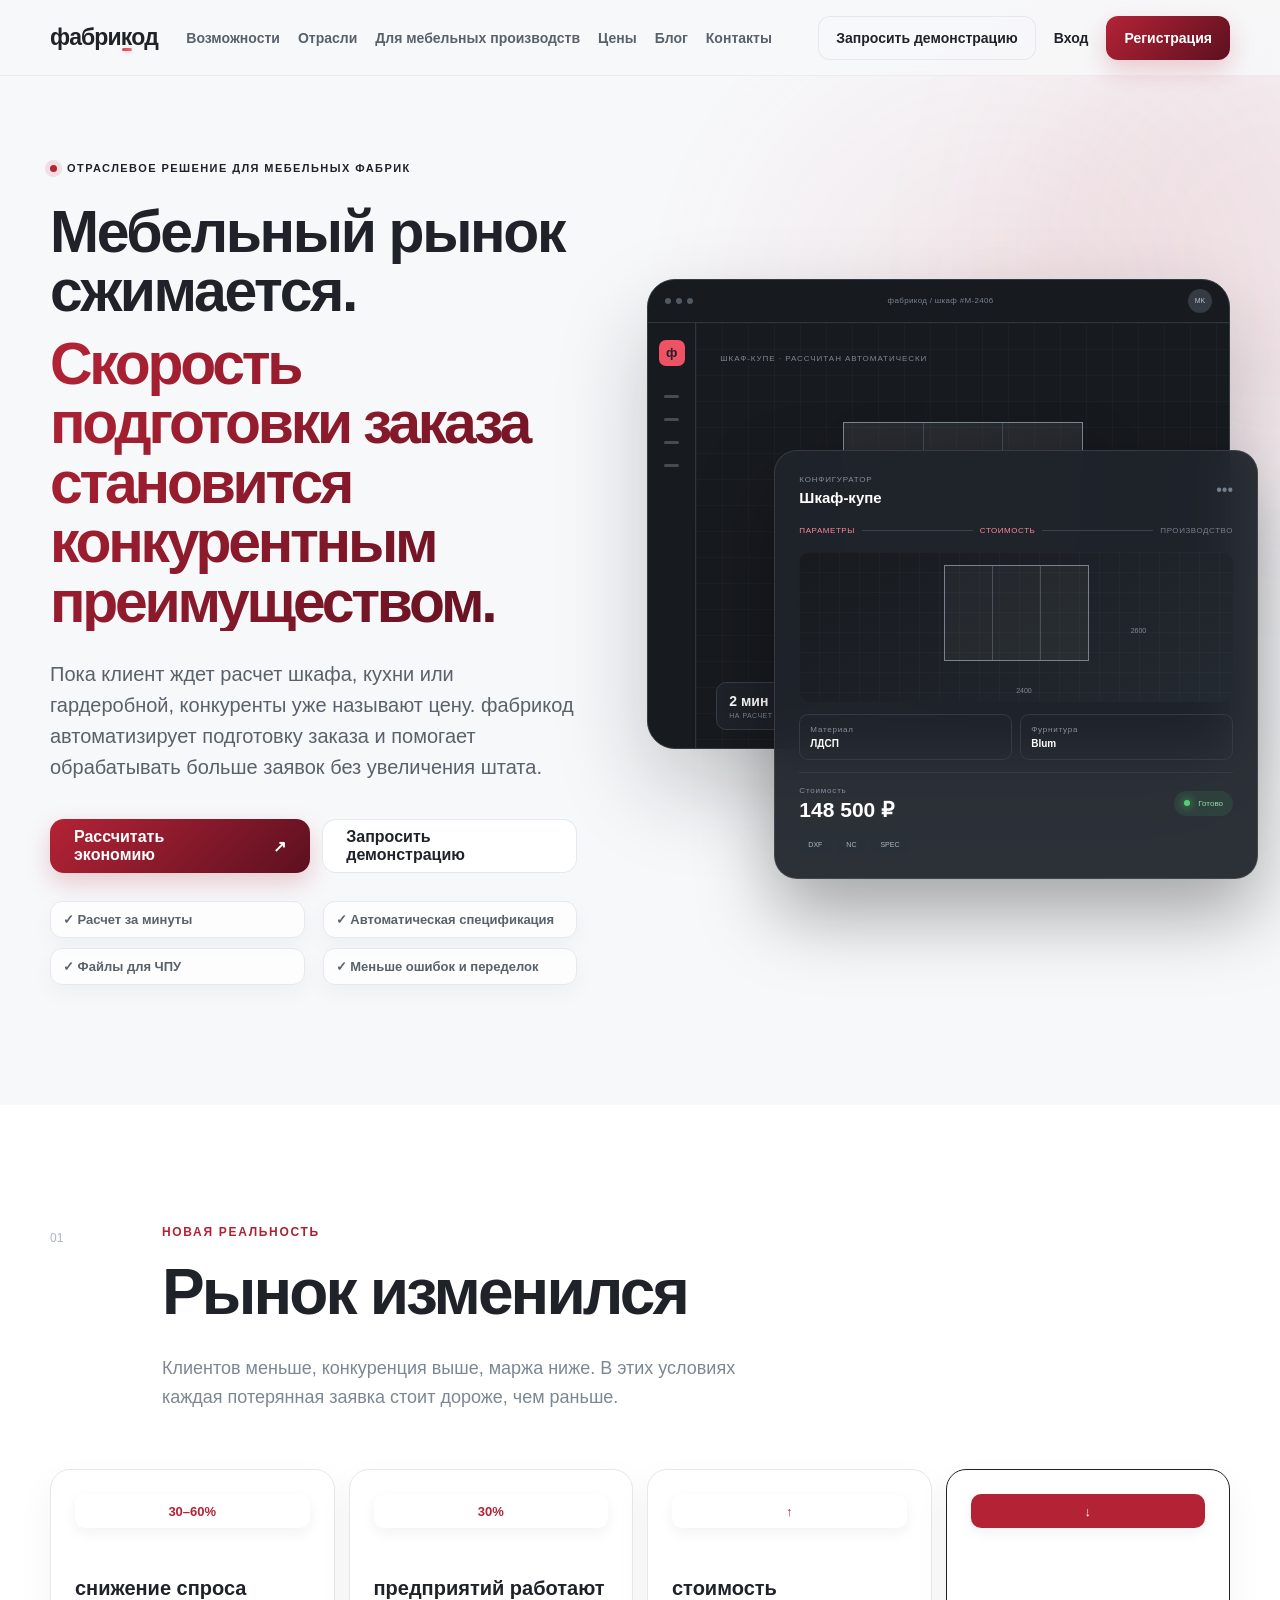
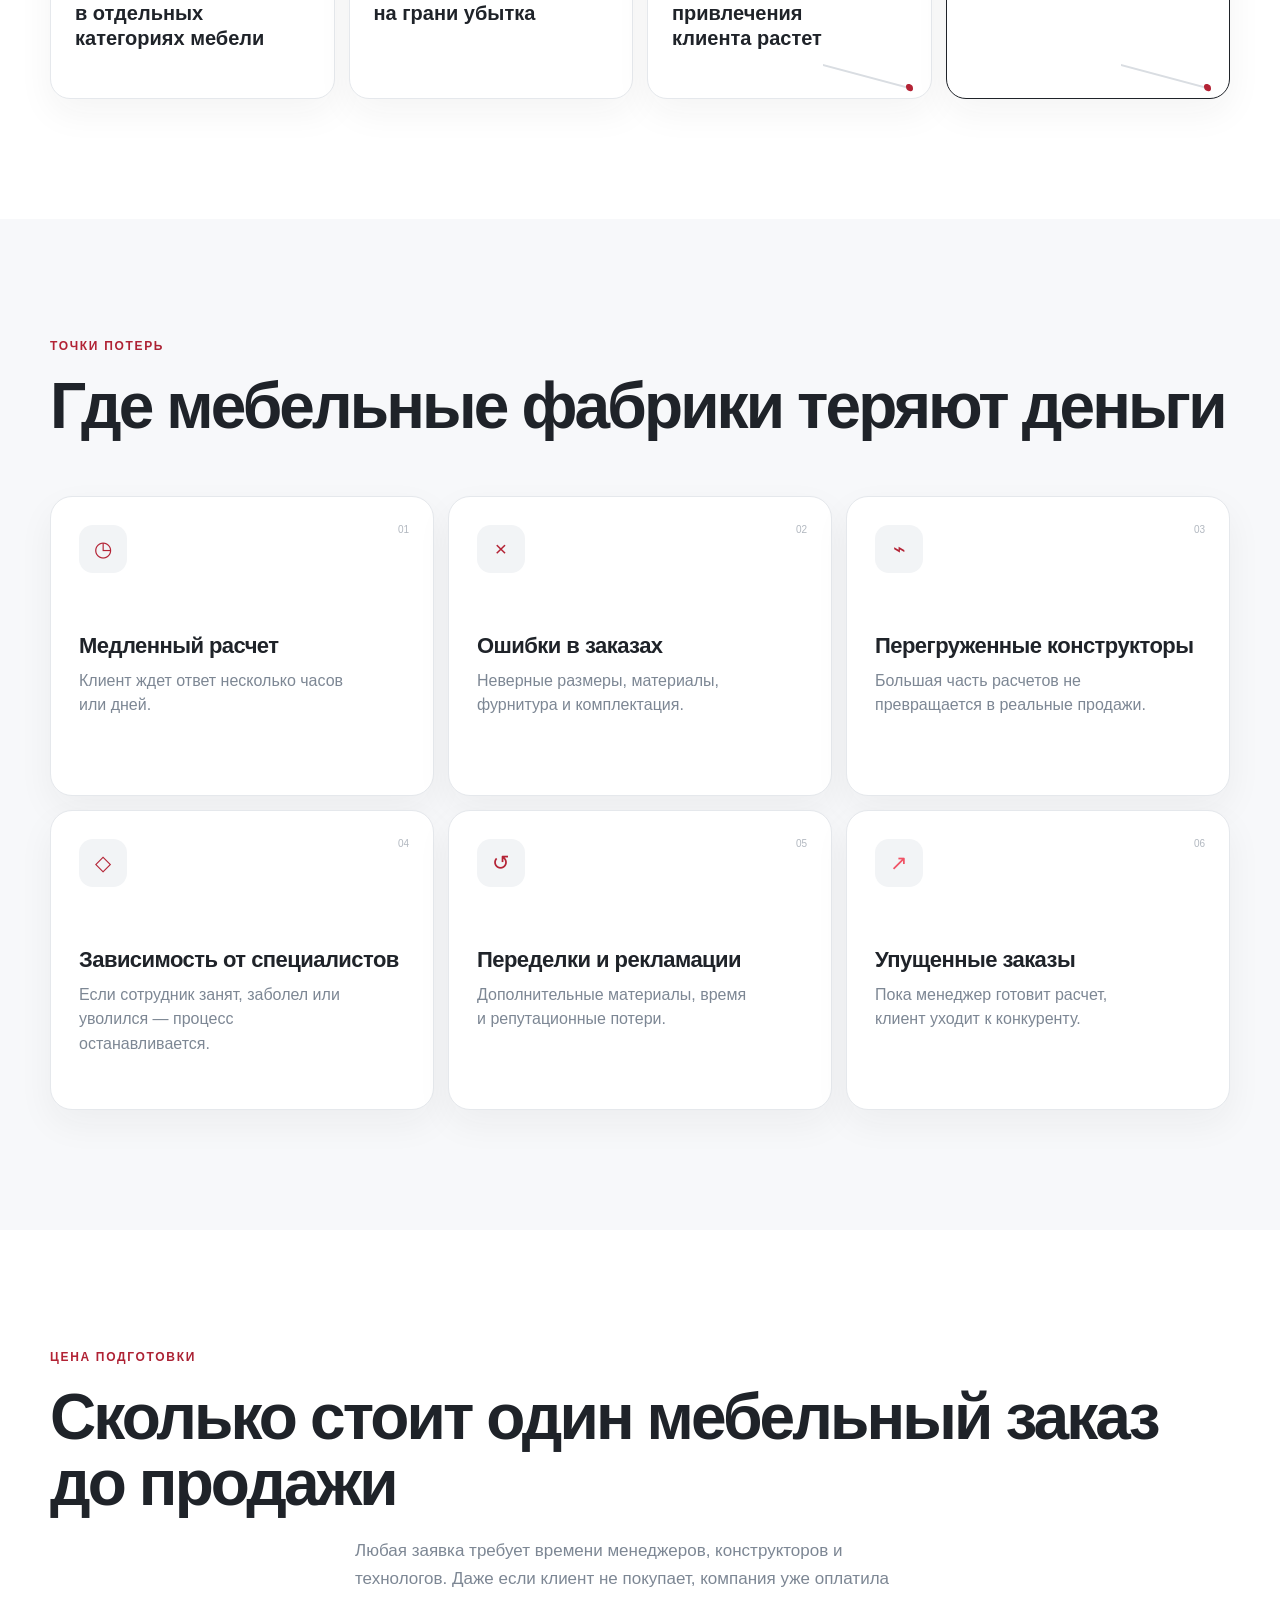
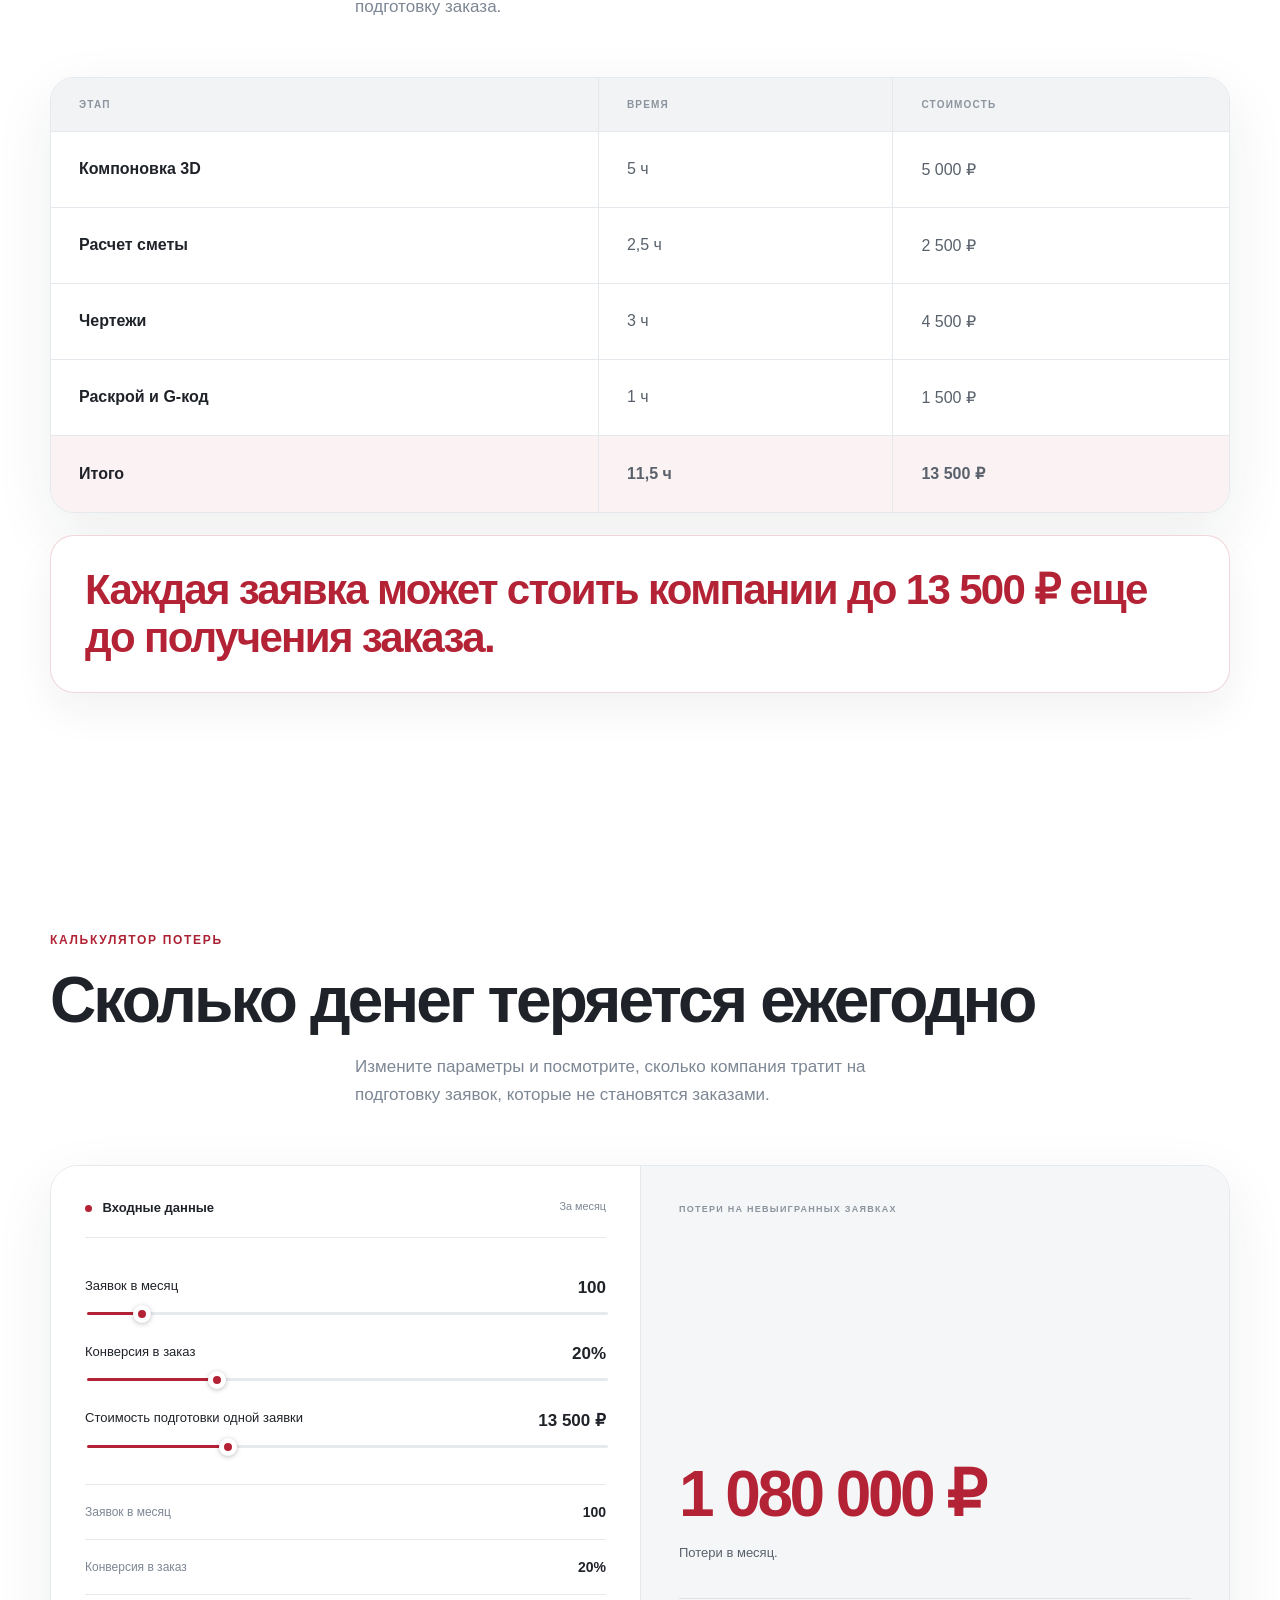
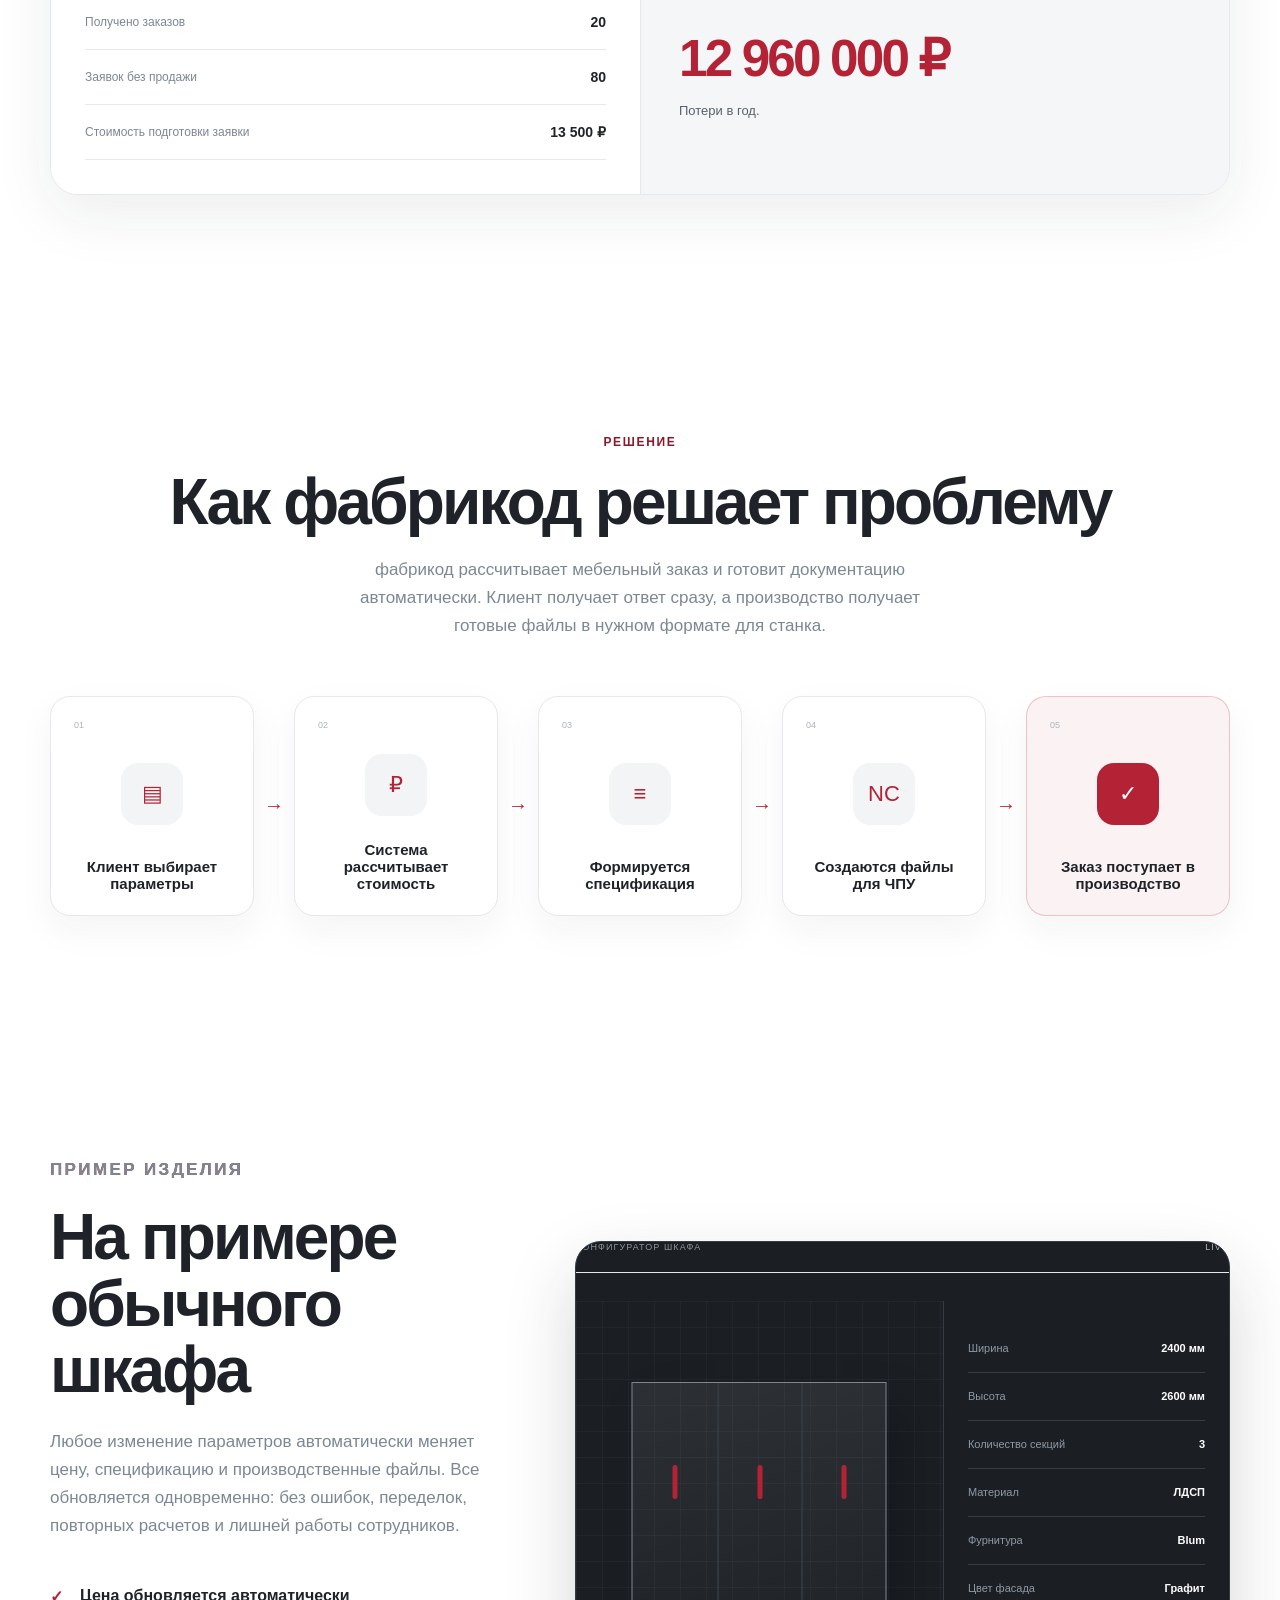
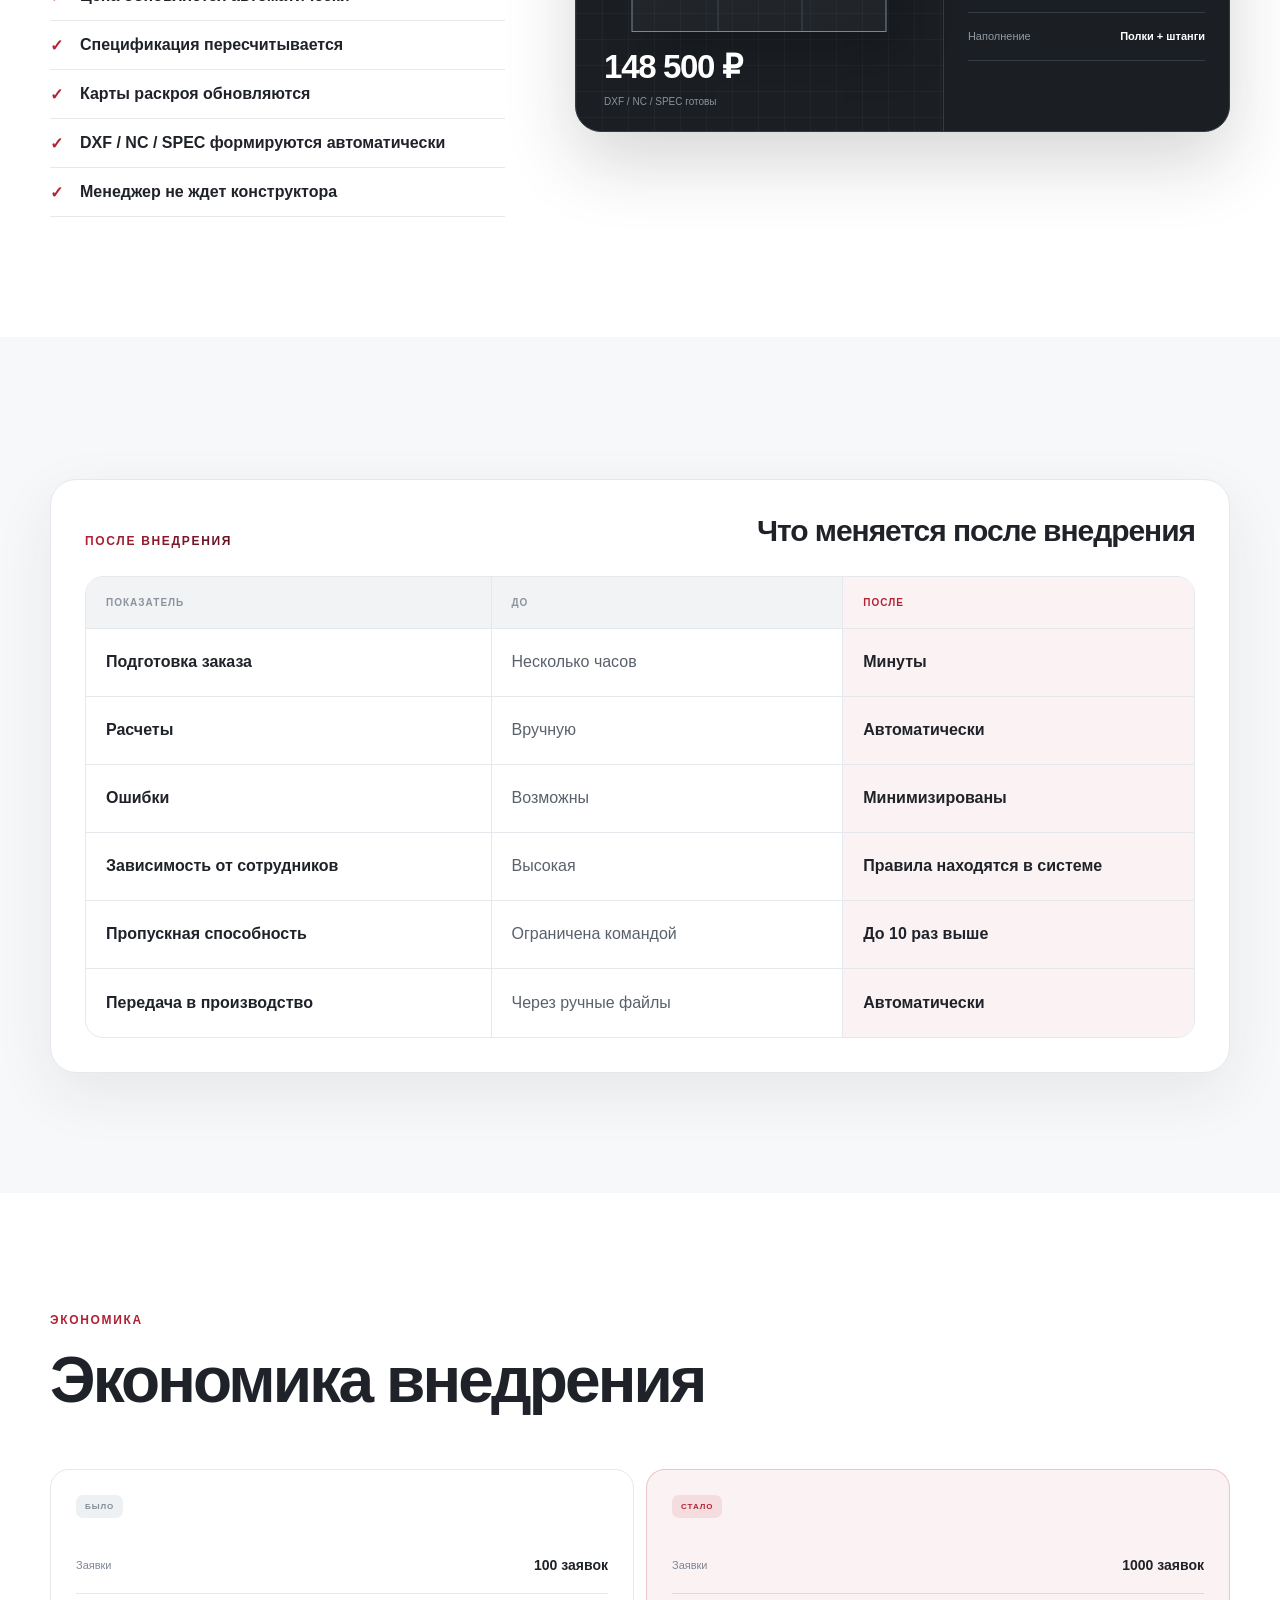
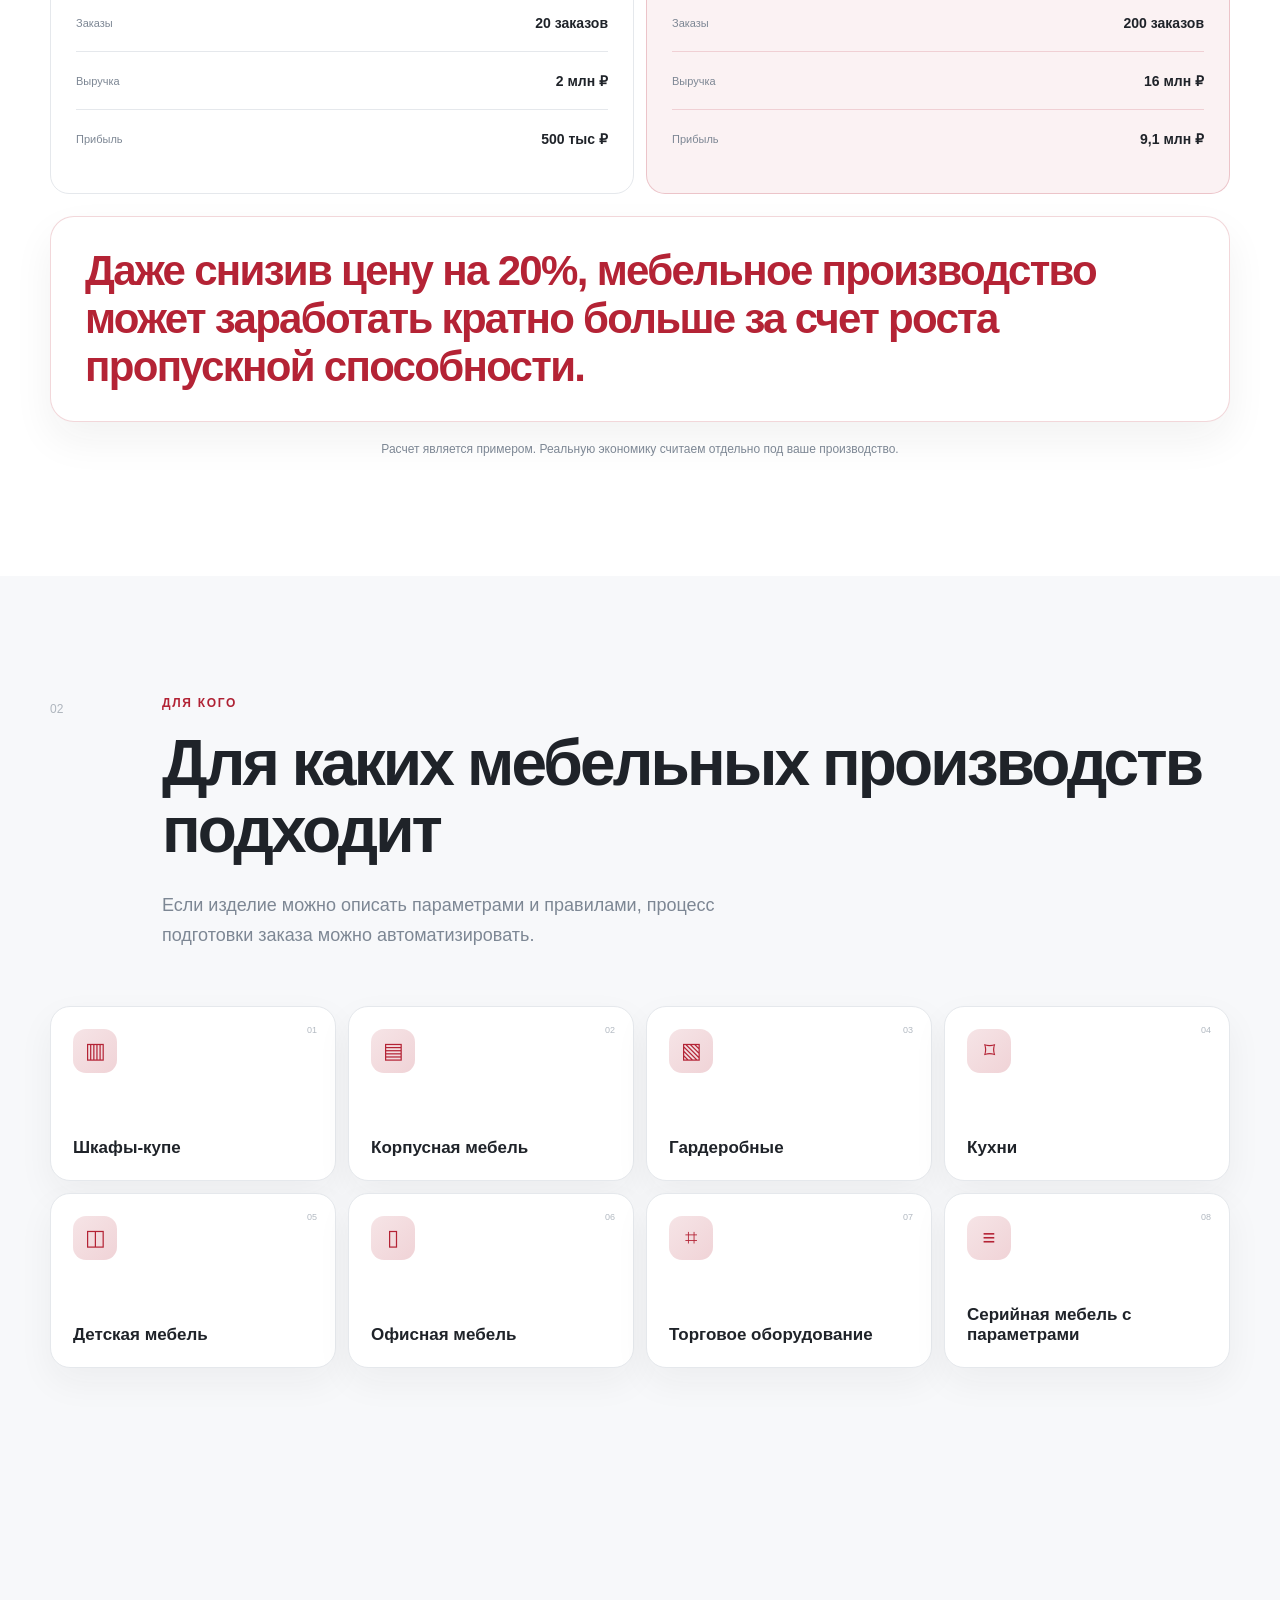
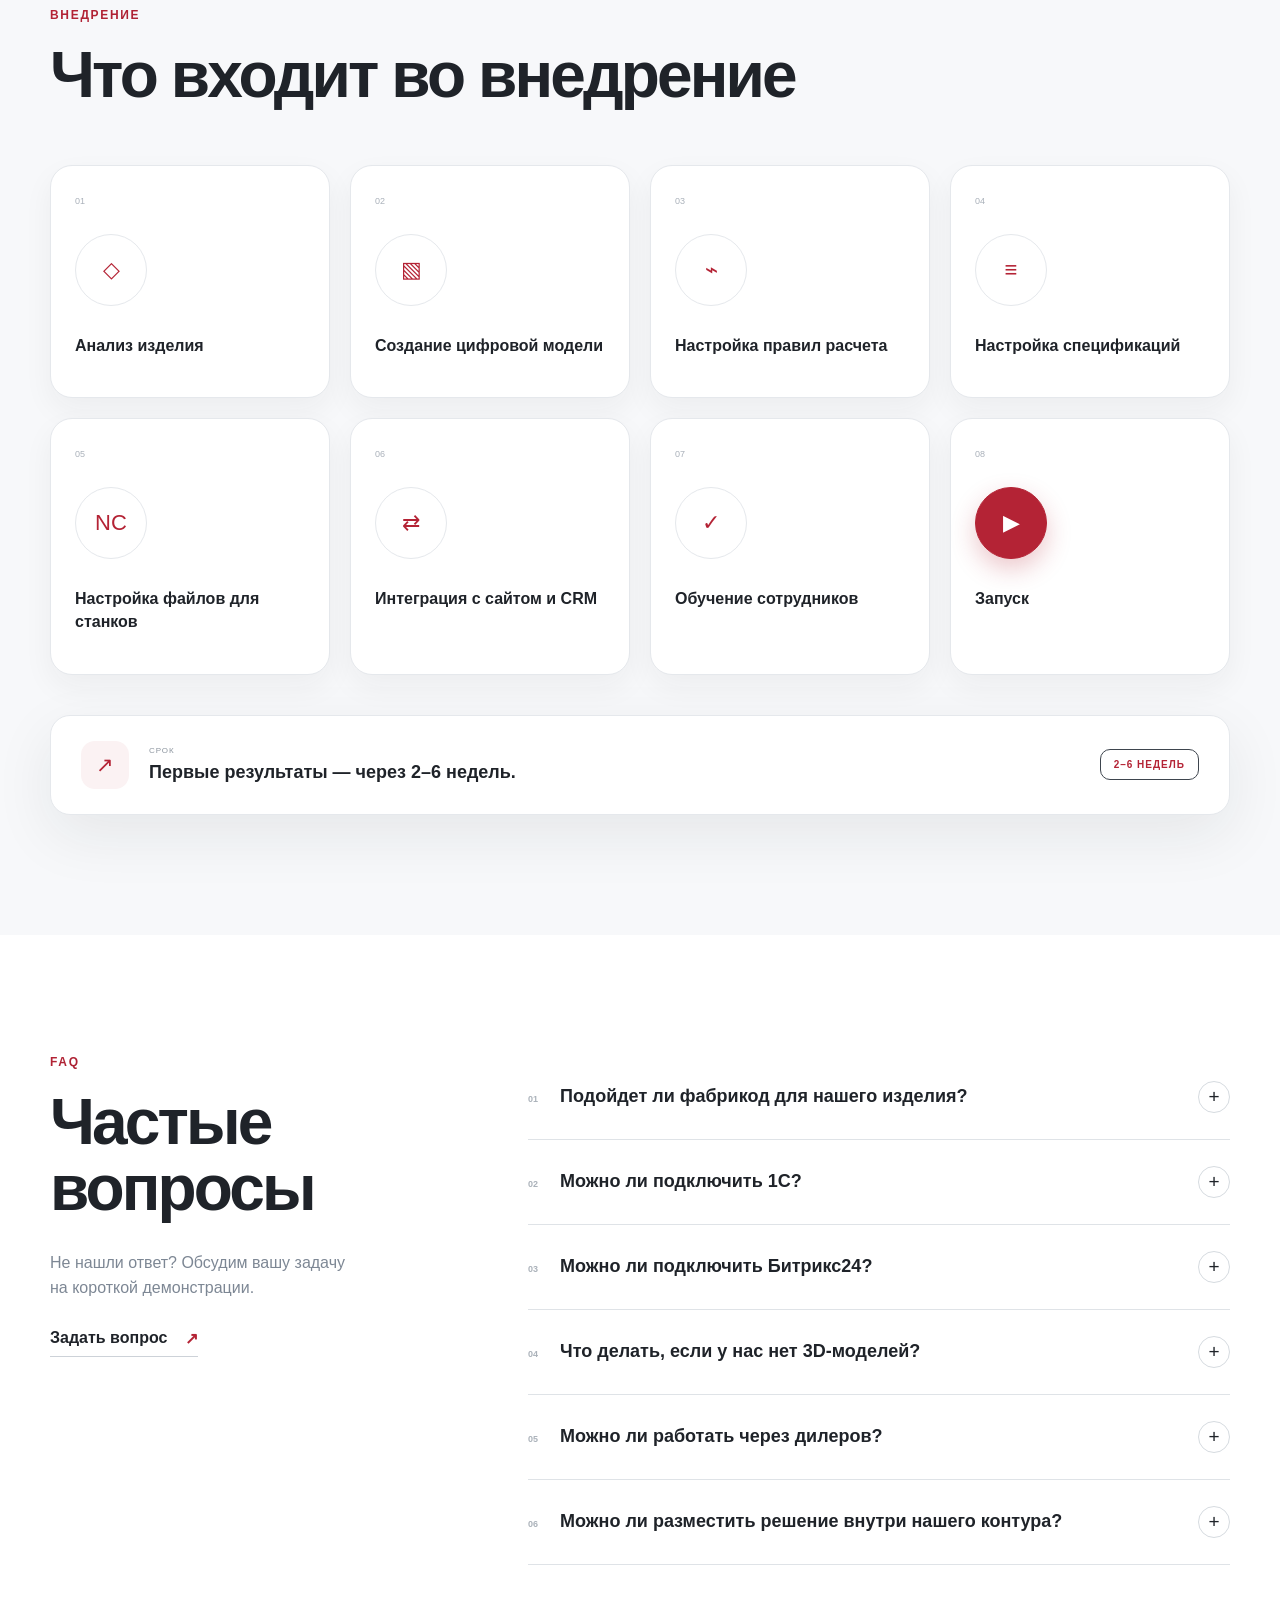
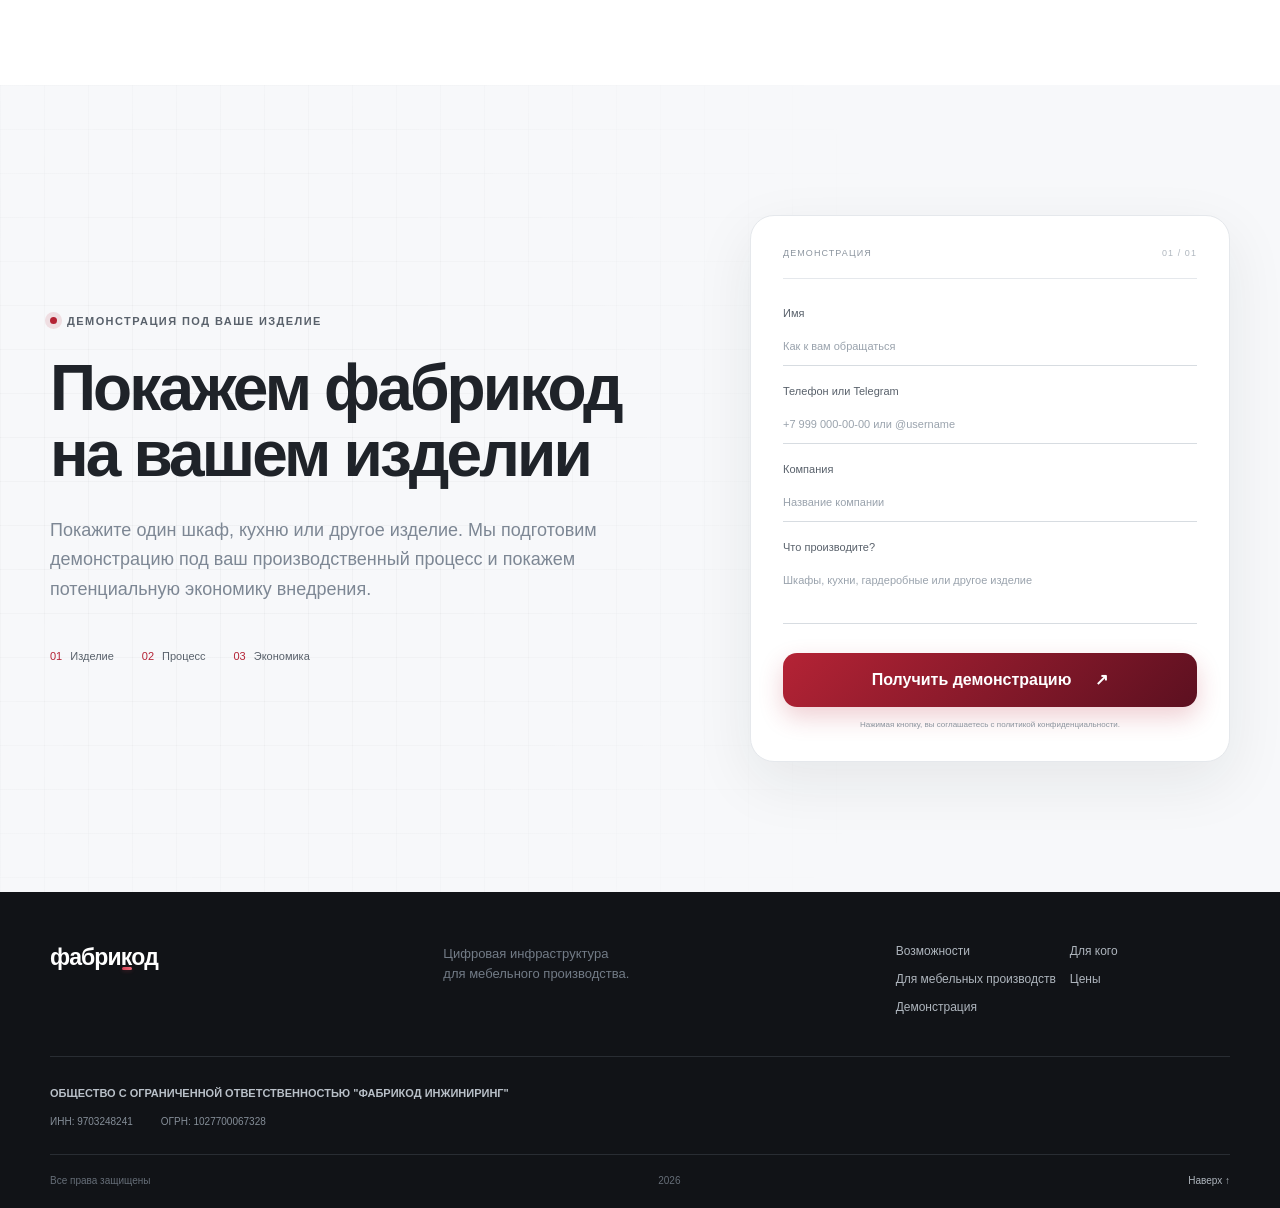
==== furniture.html @ 3191e49a "Add furniture production landing page" ====
<!DOCTYPE html>
<html lang="ru">
<head>
  <meta charset="UTF-8">
  <meta name="viewport" content="width=device-width, initial-scale=1.0">
  <meta name="description" content="фабрикод для мебельных производств — автоматизация расчета шкафов, кухонь, гардеробных и подготовки файлов для ЧПУ.">
  <title>фабрикод для мебельных производств</title>
  <link rel="stylesheet" href="styles.css">
  <script src="script.js" defer></script>
</head>
<body class="furniture-page">
  <header class="header">
    <div class="container header__inner">
      <a class="logo" href="index.html" aria-label="фабрикод, на главную">
        <span>фабри<span class="logo__accent">к</span>од</span>
      </a>
      <nav class="nav" id="main-nav" aria-label="Основная навигация">
        <a href="index.html#features">Возможности</a><a href="index.html#audience">Отрасли</a><a href="furniture.html">Для мебельных производств</a><a href="index.html#pricing">Цены</a><a href="index.html#blog">Блог</a><a href="index.html#contacts">Контакты</a>
        <div class="nav__auth"><a class="button button--small button--secondary" href="index.html#login">Вход</a><a class="button button--small" href="index.html#registration">Регистрация</a></div>
      </nav>
      <div class="header__actions">
        <a class="button button--small button--secondary" href="#demo">Запросить демонстрацию</a>
        <a class="button button--small button--secondary header__login" href="index.html#login">Вход</a>
        <a class="button button--small" href="index.html#registration">Регистрация</a>
      </div>
      <button class="menu-toggle" type="button" aria-label="Открыть меню" aria-controls="main-nav" aria-expanded="false"><span></span><span></span></button>
    </div>
  </header>

  <main id="top">
    <section class="hero section furniture-hero">
      <div class="hero__glow"></div>
      <div class="container hero__grid">
        <div class="hero__content reveal">
          <div class="eyebrow"><span></span> Отраслевое решение для мебельных фабрик</div>
          <h1><span>Мебельный рынок сжимается.</span> <em>Скорость подготовки заказа становится конкурентным преимуществом.</em></h1>
          <p class="hero__lead">Пока клиент ждет расчет шкафа, кухни или гардеробной, конкуренты уже называют цену. фабрикод автоматизирует подготовку заказа и помогает обрабатывать больше заявок без увеличения штата.</p>
          <div class="button-row"><a class="button" href="#calculator">Рассчитать экономию <span>↗</span></a><a class="button button--secondary" href="#demo">Запросить демонстрацию</a></div>
          <div class="furniture-hero__ticks">
            <span>✓ Расчет за минуты</span>
            <span>✓ Автоматическая спецификация</span>
            <span>✓ Файлы для ЧПУ</span>
            <span>✓ Меньше ошибок и переделок</span>
          </div>
        </div>
        <div class="hero-visual reveal reveal--delay">
          <div class="hero-product-shell feature-configurator-media furniture-shell">
            <div class="product-shell__bar"><span><i></i><i></i><i></i></span><b>фабрикод / шкаф #M-2406</b><em>MK</em></div>
            <div class="product-shell__nav"><strong>ф</strong><i></i><i></i><i></i><i></i></div>
            <div class="product-shell__workspace"><small>ШКАФ-КУПЕ · РАССЧИТАН АВТОМАТИЧЕСКИ</small><div class="furniture-cabinet"><span></span><span></span><span></span></div><div class="shell-axis">2400 × 600 × 2600 мм</div><div class="owner-result"><span><b>2 мин</b><small>на расчет</small></span><span><b>DXF</b><small>готов к станку</small></span></div></div>
          </div>
          <div class="config-card">
            <div class="config-card__top"><div><small>КОНФИГУРАТОР</small><strong>Шкаф-купе</strong></div><span>•••</span></div>
            <div class="progress-line"><span class="active">Параметры</span><i></i><span class="active">Стоимость</span><i></i><span>Производство</span></div>
            <div class="product-preview furniture-preview"><div class="furniture-preview__cabinet"><span></span><span></span><span></span></div><div class="dimensions"><b>2400</b><b>2600</b></div></div>
            <div class="params"><div><small>Материал</small><strong>ЛДСП</strong></div><div><small>Фурнитура</small><strong>Blum</strong></div></div>
            <div class="price-row"><div><small>Стоимость</small><strong>148 500 ₽</strong></div><span class="status"><i></i> Готово</span></div>
            <div class="file-row"><span>DXF</span><span>NC</span><span>SPEC</span></div>
          </div>
        </div>
      </div>
    </section>

    <section class="section market furniture-market">
      <div class="container">
        <div class="section-heading reveal"><span class="section-number">01</span><div><p class="kicker">Новая реальность</p><h2>Рынок изменился</h2><p>Клиентов меньше, конкуренция выше, маржа ниже. В этих условиях каждая потерянная заявка стоит дороже, чем раньше.</p></div></div>
        <div class="market-grid">
          <article class="metric-card reveal"><span>30–60%</span><strong>снижение спроса<br>в отдельных категориях мебели</strong></article>
          <article class="metric-card reveal"><span>30%</span><strong>предприятий работают<br>на грани убытка</strong></article>
          <article class="metric-card reveal"><span>↑</span><strong>стоимость привлечения<br>клиента растет</strong><div class="spark"></div></article>
          <article class="metric-card metric-card--accent reveal"><span>↓</span><strong>маржа<br>снижается</strong><div class="spark spark--down"></div></article>
        </div>
      </div>
    </section>

    <section class="section problems">
      <div class="container">
        <div class="section-title reveal"><p class="kicker">Точки потерь</p><h2>Где мебельные фабрики теряют деньги</h2></div>
        <div class="problem-grid">
          <article class="problem-card reveal"><div class="icon-box">◷</div><span>01</span><h3>Медленный расчет</h3><p>Клиент ждет ответ несколько часов или дней.</p></article>
          <article class="problem-card reveal"><div class="icon-box">×</div><span>02</span><h3>Ошибки в заказах</h3><p>Неверные размеры, материалы, фурнитура и комплектация.</p></article>
          <article class="problem-card reveal"><div class="icon-box">⌁</div><span>03</span><h3>Перегруженные конструкторы</h3><p>Большая часть расчетов не превращается в реальные продажи.</p></article>
          <article class="problem-card reveal"><div class="icon-box">◇</div><span>04</span><h3>Зависимость от специалистов</h3><p>Если сотрудник занят, заболел или уволился — процесс останавливается.</p></article>
          <article class="problem-card reveal"><div class="icon-box">↺</div><span>05</span><h3>Переделки и рекламации</h3><p>Дополнительные материалы, время и репутационные потери.</p></article>
          <article class="problem-card problem-card--dark reveal"><div class="icon-box">↗</div><span>06</span><h3>Упущенные заказы</h3><p>Пока менеджер готовит расчет, клиент уходит к конкуренту.</p></article>
        </div>
      </div>
    </section>

    <section class="section furniture-order-cost">
      <div class="container">
        <div class="section-title reveal"><p class="kicker">Цена подготовки</p><h2>Сколько стоит один мебельный заказ до продажи</h2><p>Любая заявка требует времени менеджеров, конструкторов и технологов. Даже если клиент не покупает, компания уже оплатила подготовку заказа.</p></div>
        <div class="furniture-cost-table reveal" role="table" aria-label="Стоимость подготовки мебельного заказа">
          <div class="furniture-cost-table__row furniture-cost-table__row--head" role="row"><strong role="columnheader">Этап</strong><span role="columnheader">Время</span><span role="columnheader">Стоимость</span></div>
          <div class="furniture-cost-table__row" role="row"><strong role="rowheader">Компоновка 3D</strong><span>5 ч</span><span>5 000 ₽</span></div>
          <div class="furniture-cost-table__row" role="row"><strong role="rowheader">Расчет сметы</strong><span>2,5 ч</span><span>2 500 ₽</span></div>
          <div class="furniture-cost-table__row" role="row"><strong role="rowheader">Чертежи</strong><span>3 ч</span><span>4 500 ₽</span></div>
          <div class="furniture-cost-table__row" role="row"><strong role="rowheader">Раскрой и G-код</strong><span>1 ч</span><span>1 500 ₽</span></div>
          <div class="furniture-cost-table__row furniture-cost-table__row--total" role="row"><strong role="rowheader">Итого</strong><span>11,5 ч</span><span>13 500 ₽</span></div>
        </div>
        <div class="furniture-big-note reveal">Каждая заявка может стоить компании до 13 500 ₽ еще до получения заказа.</div>
      </div>
    </section>

    <section class="section cost" id="calculator">
      <div class="container">
        <div class="section-title reveal"><p class="kicker">Калькулятор потерь</p><h2>Сколько денег теряется ежегодно</h2><p>Измените параметры и посмотрите, сколько компания тратит на подготовку заявок, которые не становятся заказами.</p></div>
        <div class="loss-calculator reveal">
          <div class="loss-calculator__data">
            <div class="loss-inputs">
              <div class="dashboard__head"><div><span class="dot"></span> Входные данные</div><small>За месяц</small></div>
              <label>Заявок в месяц <span id="requests-value">100</span><input id="requests" type="range" min="10" max="1000" step="10" value="100"></label>
              <label>Конверсия в заказ <span id="conversion-value">20%</span><input id="conversion" type="range" min="1" max="80" value="20"></label>
              <label>Стоимость подготовки одной заявки <span id="cost-value">13 500 ₽</span><input id="request-cost" type="range" min="500" max="50000" step="500" value="13500"></label>
            </div>
            <div class="loss-summary">
              <div><span>Заявок в месяц</span><strong id="summary-requests">100</strong></div>
              <div><span>Конверсия в заказ</span><strong id="summary-conversion">20%</strong></div>
              <div><span>Получено заказов</span><strong id="won-orders">20</strong></div>
              <div><span>Заявок без продажи</span><strong id="lost-orders">80</strong></div>
              <div><span>Стоимость подготовки заявки</span><strong id="summary-cost">13 500 ₽</strong></div>
            </div>
          </div>
          <div class="loss-calculator__result">
            <small>ПОТЕРИ НА НЕВЫИГРАННЫХ ЗАЯВКАХ</small>
            <div class="loss-number loss-number--main"><strong id="monthly-cost">1 080 000 ₽</strong><p>Потери в месяц.</p></div>
            <div class="loss-number"><strong id="yearly-cost">12 960 000 ₽</strong><p>Потери в год.</p></div>
          </div>
        </div>
      </div>
    </section>

    <section class="section solution">
      <div class="container">
        <div class="section-title section-title--center reveal"><p class="kicker">Решение</p><h2>Как фабрикод решает проблему</h2><p>фабрикод рассчитывает мебельный заказ и готовит документацию автоматически. Клиент получает ответ сразу, а производство получает готовые файлы в нужном формате для станка.</p></div>
        <div class="order-pipeline reveal"><article><span>01</span><i>▤</i><strong>Клиент выбирает параметры</strong></article><b>→</b><article><span>02</span><i>₽</i><strong>Система рассчитывает стоимость</strong></article><b>→</b><article><span>03</span><i>≡</i><strong>Формируется спецификация</strong></article><b>→</b><article><span>04</span><i>NC</i><strong>Создаются файлы для ЧПУ</strong></article><b>→</b><article class="pipeline-final"><span>05</span><i>✓</i><strong>Заказ поступает в производство</strong></article></div>
      </div>
    </section>

    <section class="section furniture-example">
      <div class="container furniture-example__grid">
        <div class="furniture-example__copy reveal"><p class="kicker">Пример изделия</p><h2>На примере обычного шкафа</h2><p>Любое изменение параметров автоматически меняет цену, спецификацию и производственные файлы. Все обновляется одновременно: без ошибок, переделок, повторных расчетов и лишней работы сотрудников.</p><ul class="check-list"><li>Цена обновляется автоматически</li><li>Спецификация пересчитывается</li><li>Карты раскроя обновляются</li><li>DXF / NC / SPEC формируются автоматически</li><li>Менеджер не ждет конструктора</li></ul></div>
        <div class="furniture-configurator reveal reveal--delay">
          <div class="form-head"><span>КОНФИГУРАТОР ШКАФА</span><i>LIVE</i></div>
          <div class="furniture-configurator__body">
            <div class="furniture-configurator__model"><div class="furniture-cabinet furniture-cabinet--large"><span></span><span></span><span></span></div><strong>148 500 ₽</strong><small>DXF / NC / SPEC готовы</small></div>
            <div class="furniture-configurator__params">
              <label>Ширина <span>2400 мм</span></label>
              <label>Высота <span>2600 мм</span></label>
              <label>Количество секций <span>3</span></label>
              <label>Материал <span>ЛДСП</span></label>
              <label>Фурнитура <span>Blum</span></label>
              <label>Цвет фасада <span>Графит</span></label>
              <label>Наполнение <span>Полки + штанги</span></label>
            </div>
          </div>
        </div>
      </div>
    </section>

    <section class="section cost furniture-after">
      <div class="container">
        <div class="before-after reveal">
          <div class="before-after__heading"><p class="kicker">После внедрения</p><h3>Что меняется после внедрения</h3></div>
          <div class="before-after__table" role="table" aria-label="Сравнение процесса до и после внедрения">
            <div class="before-after__row before-after__row--head" role="row"><strong role="columnheader">Показатель</strong><span role="columnheader">До</span><span role="columnheader">После</span></div>
            <div class="before-after__row" role="row"><strong role="rowheader">Подготовка заказа</strong><span>Несколько часов</span><span>Минуты</span></div>
            <div class="before-after__row" role="row"><strong role="rowheader">Расчеты</strong><span>Вручную</span><span>Автоматически</span></div>
            <div class="before-after__row" role="row"><strong role="rowheader">Ошибки</strong><span>Возможны</span><span>Минимизированы</span></div>
            <div class="before-after__row" role="row"><strong role="rowheader">Зависимость от сотрудников</strong><span>Высокая</span><span>Правила находятся в системе</span></div>
            <div class="before-after__row" role="row"><strong role="rowheader">Пропускная способность</strong><span>Ограничена командой</span><span>До 10 раз выше</span></div>
            <div class="before-after__row" role="row"><strong role="rowheader">Передача в производство</strong><span>Через ручные файлы</span><span>Автоматически</span></div>
          </div>
        </div>
      </div>
    </section>

    <section class="section furniture-economy">
      <div class="container">
        <div class="section-title reveal"><p class="kicker">Экономика</p><h2>Экономика внедрения</h2></div>
        <div class="before-after__grid reveal">
          <article class="state-card"><span>БЫЛО</span><div><small>Заявки</small><strong>100 заявок</strong></div><div><small>Заказы</small><strong>20 заказов</strong></div><div><small>Выручка</small><strong>2 млн ₽</strong></div><div><small>Прибыль</small><strong>500 тыс ₽</strong></div></article>
          <article class="state-card state-card--after"><span>СТАЛО</span><div><small>Заявки</small><strong>1000 заявок</strong></div><div><small>Заказы</small><strong>200 заказов</strong></div><div><small>Выручка</small><strong>16 млн ₽</strong></div><div><small>Прибыль</small><strong>9,1 млн ₽</strong></div></article>
        </div>
        <div class="furniture-big-note reveal">Даже снизив цену на 20%, мебельное производство может заработать кратно больше за счет роста пропускной способности.</div>
        <p class="dashboard-note reveal">Расчет является примером. Реальную экономику считаем отдельно под ваше производство.</p>
      </div>
    </section>

    <section class="section audience-cards">
      <div class="container">
        <div class="section-heading reveal"><span class="section-number">02</span><div><p class="kicker">Для кого</p><h2>Для каких мебельных производств подходит</h2><p>Если изделие можно описать параметрами и правилами, процесс подготовки заказа можно автоматизировать.</p></div></div>
        <div class="audience-grid">
          <article class="audience-card reveal"><span>01</span><i>▥</i><strong>Шкафы-купе</strong></article><article class="audience-card reveal"><span>02</span><i>▤</i><strong>Корпусная мебель</strong></article><article class="audience-card reveal"><span>03</span><i>▧</i><strong>Гардеробные</strong></article><article class="audience-card reveal"><span>04</span><i>⌑</i><strong>Кухни</strong></article><article class="audience-card reveal"><span>05</span><i>◫</i><strong>Детская мебель</strong></article><article class="audience-card reveal"><span>06</span><i>▯</i><strong>Офисная мебель</strong></article><article class="audience-card reveal"><span>07</span><i>⌗</i><strong>Торговое оборудование</strong></article><article class="audience-card reveal"><span>08</span><i>≡</i><strong>Серийная мебель с параметрами</strong></article>
        </div>
      </div>
    </section>

    <section class="section implementation">
      <div class="container">
        <div class="section-title reveal"><p class="kicker">Внедрение</p><h2>Что входит во внедрение</h2></div>
        <div class="timeline furniture-timeline reveal">
          <article><span>01</span><div class="timeline-icon">◇</div><h3>Анализ изделия</h3></article><article><span>02</span><div class="timeline-icon">▧</div><h3>Создание цифровой модели</h3></article><article><span>03</span><div class="timeline-icon">⌁</div><h3>Настройка правил расчета</h3></article><article><span>04</span><div class="timeline-icon">≡</div><h3>Настройка спецификаций</h3></article><article><span>05</span><div class="timeline-icon">NC</div><h3>Настройка файлов для станков</h3></article><article><span>06</span><div class="timeline-icon">⇄</div><h3>Интеграция с сайтом и CRM</h3></article><article><span>07</span><div class="timeline-icon">✓</div><h3>Обучение сотрудников</h3></article><article><span>08</span><div class="timeline-icon">▶</div><h3>Запуск</h3></article>
        </div>
        <div class="speed-note reveal"><div class="speed-note__icon">↗</div><div><small>СРОК</small><strong>Первые результаты — через 2–6 недель.</strong></div><span>2–6 НЕДЕЛЬ</span></div>
      </div>
    </section>

    <section class="section faq" id="faq">
      <div class="container faq__grid">
        <div class="faq__title reveal"><p class="kicker">FAQ</p><h2>Частые<br>вопросы</h2><p>Не нашли ответ? Обсудим вашу задачу на короткой демонстрации.</p><a class="text-link" href="#demo">Задать вопрос <span>↗</span></a></div>
        <div class="accordion reveal">
          <article class="accordion__item"><button type="button" aria-expanded="false"><span><i>01</i>Подойдет ли фабрикод для нашего изделия?</span><b>+</b></button><div class="accordion__content"><p>Если изделие можно описать параметрами и правилами, процесс подготовки заказа можно автоматизировать.</p></div></article>
          <article class="accordion__item"><button type="button" aria-expanded="false"><span><i>02</i>Можно ли подключить 1С?</span><b>+</b></button><div class="accordion__content"><p>Да. Возможна интеграция с 1С, CRM, ERP и внутренними системами.</p></div></article>
          <article class="accordion__item"><button type="button" aria-expanded="false"><span><i>03</i>Можно ли подключить Битрикс24?</span><b>+</b></button><div class="accordion__content"><p>Да. Можно передавать заявки, статусы, параметры заказа и данные клиента в CRM.</p></div></article>
          <article class="accordion__item"><button type="button" aria-expanded="false"><span><i>04</i>Что делать, если у нас нет 3D-моделей?</span><b>+</b></button><div class="accordion__content"><p>Для старта достаточно чертежей, спецификаций или примера изделия. Цифровую модель можно подготовить в рамках внедрения.</p></div></article>
          <article class="accordion__item"><button type="button" aria-expanded="false"><span><i>05</i>Можно ли работать через дилеров?</span><b>+</b></button><div class="accordion__content"><p>Да. Можно сделать дилерский кабинет, где партнеры самостоятельно рассчитывают и оформляют заказы по вашим правилам.</p></div></article>
          <article class="accordion__item"><button type="button" aria-expanded="false"><span><i>06</i>Можно ли разместить решение внутри нашего контура?</span><b>+</b></button><div class="accordion__content"><p>Да. Возможны облачный и корпоративный варианты размещения.</p></div></article>
        </div>
      </div>
    </section>

    <section class="section final-cta" id="demo">
      <div class="final-cta__grid-bg"></div>
      <div class="container final-cta__grid">
        <div class="final-cta__copy reveal"><div class="eyebrow eyebrow--light"><span></span> Демонстрация под ваше изделие</div><h2>Покажем фабрикод на вашем изделии</h2><p>Покажите один шкаф, кухню или другое изделие. Мы подготовим демонстрацию под ваш производственный процесс и покажем потенциальную экономику внедрения.</p><div class="demo-points"><span><i>01</i>Изделие</span><span><i>02</i>Процесс</span><span><i>03</i>Экономика</span></div></div>
        <form class="demo-form reveal" id="demo-form">
          <div class="form-head"><span>ДЕМОНСТРАЦИЯ</span><i>01 / 01</i></div>
          <label>Имя<input type="text" name="name" placeholder="Как к вам обращаться" required></label>
          <label>Телефон или Telegram<input type="text" name="contact" placeholder="+7 999 000-00-00 или @username" required></label>
          <label>Компания<input type="text" name="company" placeholder="Название компании"></label>
          <label>Что производите?<textarea name="product" placeholder="Шкафы, кухни, гардеробные или другое изделие" rows="3"></textarea></label>
          <button class="button" type="submit">Получить демонстрацию <span>↗</span></button>
          <small>Нажимая кнопку, вы соглашаетесь с политикой конфиденциальности.</small>
          <div class="form-success" role="status"><span>✓</span><strong>Спасибо.</strong><p>Мы свяжемся с вами и подготовим демонстрацию под ваше изделие.</p></div>
        </form>
      </div>
    </section>
  </main>

  <footer class="footer">
    <div class="container footer__top"><a class="logo logo--light" href="#top"><span>фабри<span class="logo__accent">к</span>од</span></a><p>Цифровая инфраструктура<br>для мебельного производства.</p><div class="footer__links"><a href="index.html#features">Возможности</a><a href="index.html#audience">Для кого</a><a href="furniture.html">Для мебельных производств</a><a href="index.html#pricing">Цены</a><a href="#demo">Демонстрация</a></div></div>
    <div class="container footer__legal"><strong>ОБЩЕСТВО С ОГРАНИЧЕННОЙ ОТВЕТСТВЕННОСТЬЮ "ФАБРИКОД ИНЖИНИРИНГ"</strong><span>ИНН: 9703248241</span><span>ОГРН: 1027700067328</span></div>
    <div class="container footer__bottom"><span>Все права защищены</span><span>2026</span><a href="#top">Наверх ↑</a></div>
  </footer>
</body>
</html>
---- styles.css ----
:root{--ink:#1f2329;--muted:#7d8794;--bg:#f7f8fa;--line:#e5e8ec;--orange:#b42335;--orange2:#5c1020;--accent-gradient:linear-gradient(135deg,var(--orange),var(--orange2));--accent-bright:#f05265;--accent-bright2:#ff8794;--dark:#15181d;--radius:24px;--shadow:0 20px 60px rgba(31,35,41,.08)}
*{box-sizing:border-box}html{scroll-behavior:smooth}body{margin:0;color:var(--ink);background:var(--bg);font-family:Inter,Manrope,Arial,sans-serif;-webkit-font-smoothing:antialiased}a{color:inherit;text-decoration:none}button,input,textarea{font:inherit}button{color:inherit}h1,h2,h3,p{margin-top:0}.container{width:min(1180px,calc(100% - 48px));margin:auto}.section{padding:120px 0;position:relative;overflow:hidden}.kicker{margin-bottom:20px;color:var(--orange);font-size:12px;font-weight:800;letter-spacing:.14em;text-transform:uppercase}.section-title{margin-bottom:56px}.section-title h2,.section-heading h2,.industries__copy h2,.expertise__top h2,.security__copy h2,.faq__title h2{margin-bottom:0;font-size:clamp(40px,5vw,64px);line-height:1.04;letter-spacing:-.045em}.section-title>p:last-child{max-width:570px;margin:20px auto 0;color:var(--muted);font-size:17px;line-height:1.65}.section-title--center{text-align:center}.section-heading{display:grid;grid-template-columns:80px 1fr;gap:32px;margin-bottom:56px}.section-number{padding-top:6px;color:#aeb5bd;font-size:12px}.section-heading>div>p:last-child{max-width:600px;margin:28px 0 0;color:var(--muted);font-size:18px;line-height:1.65}.button{min-height:54px;padding:0 24px;border:0;border-radius:14px;display:inline-flex;align-items:center;justify-content:center;gap:24px;background:linear-gradient(135deg,var(--orange),var(--orange2));box-shadow:0 10px 25px rgba(180,35,53,.22);color:#fff;font-weight:750;cursor:pointer;transition:.25s}.button:hover{transform:translateY(-2px);box-shadow:0 14px 30px rgba(180,35,53,.3)}.button--secondary{background:#fff;box-shadow:inset 0 0 0 1px var(--line);color:var(--ink)}.button--secondary:hover{box-shadow:inset 0 0 0 1px #cdd2d8,0 12px 24px rgba(31,35,41,.07)}.button--small{min-height:44px;padding:0 18px;border-radius:12px;font-size:14px}.text-link{display:inline-flex;gap:18px;align-items:center;font-weight:750;border-bottom:1px solid #cdd2d8;padding-bottom:8px}.text-link span{color:var(--orange)}
.header{height:76px;position:fixed;left:0;right:0;top:0;z-index:100;background:rgba(247,248,250,.84);border-bottom:1px solid rgba(229,232,236,.7);backdrop-filter:blur(18px)}.header__inner{height:100%;display:flex;align-items:center}.logo{display:flex;align-items:center;gap:10px;font-size:23px;font-weight:800;letter-spacing:-.04em}.logo__mark{width:29px;height:36px}.nav{margin:auto;display:flex;gap:30px}.nav a{font-size:14px;font-weight:650;color:#59616b;transition:.2s}.nav a:hover{color:var(--orange)}.menu-toggle{display:none;width:44px;height:44px;border:0;background:transparent}.menu-toggle span{display:block;width:22px;height:2px;margin:6px auto;background:var(--ink);transition:.2s}
.hero{min-height:860px;padding-top:162px;background:radial-gradient(circle at 76% 30%,rgba(92,16,32,.12),transparent 26%),var(--bg)}.hero__glow{position:absolute;width:500px;height:500px;right:-250px;top:0;border-radius:50%;background:rgba(180,35,53,.08);filter:blur(80px)}.hero__grid{display:grid;grid-template-columns:.92fr 1.08fr;align-items:center;gap:70px}.eyebrow{display:flex;align-items:center;gap:10px;margin-bottom:28px;font-size:11px;font-weight:800;letter-spacing:.13em;text-transform:uppercase}.eyebrow>span{width:7px;height:7px;border-radius:50%;background:var(--orange);box-shadow:0 0 0 5px rgba(180,35,53,.12)}.hero h1{max-width:600px;margin-bottom:28px;font-size:clamp(46px,5.5vw,72px);line-height:.99;letter-spacing:-.055em}.hero h1 em{font-style:normal;color:var(--orange)}.hero__lead{max-width:530px;margin-bottom:36px;color:#59616b;font-size:20px;line-height:1.55}.button-row{display:flex;gap:12px}.microcopy{margin:18px 0 0;color:var(--muted);font-size:13px}.microcopy span{margin-right:7px;color:var(--orange)}.hero-visual{height:610px;position:relative}.video-placeholder{height:485px;position:absolute;left:0;right:0;top:25px;overflow:hidden;border-radius:28px;background:linear-gradient(145deg,#20252c,#0e1014);box-shadow:0 40px 90px rgba(20,23,28,.22)}.video-grid{position:absolute;inset:0;background-image:linear-gradient(rgba(255,255,255,.035) 1px,transparent 1px),linear-gradient(90deg,rgba(255,255,255,.035) 1px,transparent 1px);background-size:38px 38px;transform:perspective(500px) rotateX(55deg) scale(1.7);transform-origin:center 75%;mask-image:linear-gradient(to bottom,transparent,#000)}.video-orbit{position:absolute;border:1px solid rgba(92,16,32,.28);border-radius:50%;transform:rotate(-24deg)}.orbit-one{width:330px;height:170px;right:-40px;top:65px}.orbit-two{width:230px;height:110px;right:10px;top:95px}.video-label{position:absolute;left:28px;top:28px;display:flex;align-items:center;gap:13px;color:#fff}.video-label strong,.video-label small{display:block}.video-label strong{font-size:13px}.video-label small{margin-top:3px;color:#8e98a5;font-size:10px}.play-icon{width:36px;height:36px;display:grid;place-items:center;border:1px solid rgba(255,255,255,.2);border-radius:50%;font-size:10px}.live-badge{position:absolute;right:24px;top:26px;padding:8px 11px;border:1px solid rgba(255,255,255,.1);border-radius:20px;background:rgba(255,255,255,.05);color:#aeb5bd;font-size:9px;text-transform:uppercase;letter-spacing:.1em}.live-badge i,.status i{width:6px;height:6px;margin-right:6px;display:inline-block;border-radius:50%;background:#52d273;box-shadow:0 0 8px #52d273}.config-card{width:87%;position:absolute;right:-20px;bottom:0;padding:24px;border:1px solid rgba(255,255,255,.11);border-radius:23px;background:rgba(31,36,43,.94);box-shadow:0 35px 75px rgba(0,0,0,.34);color:#fff;backdrop-filter:blur(20px)}.config-card__top,.price-row{display:flex;justify-content:space-between;align-items:center}.config-card small{display:block;color:#84909d;font-size:8px;letter-spacing:.1em}.config-card__top strong{display:block;margin-top:5px;font-size:15px}.config-card__top>span{color:#73808d}.progress-line{display:flex;align-items:center;margin:20px 0 17px;color:#76808b;font-size:8px;text-transform:uppercase;letter-spacing:.07em}.progress-line i{height:1px;flex:1;margin:0 7px;background:#3a424c}.progress-line .active{color:var(--orange2)}.product-preview{height:125px;position:relative;display:grid;place-items:center;overflow:hidden;border-radius:12px;background:linear-gradient(145deg,#171a1f,#242a31)}.product-preview:before{content:"";position:absolute;inset:0;background-image:linear-gradient(rgba(255,255,255,.025) 1px,transparent 1px),linear-gradient(90deg,rgba(255,255,255,.025) 1px,transparent 1px);background-size:20px 20px}.product-shape{width:150px;height:65px;position:relative;border:1px solid #74808c;transform:skewY(-8deg);box-shadow:inset 0 0 20px rgba(255,255,255,.04)}.product-shape span{position:absolute;inset:7px;border:1px solid rgba(92,16,32,.55)}.dimensions b{position:absolute;color:#818b97;font-size:7px;font-weight:500}.dimensions b:first-child{left:50%;bottom:8px}.dimensions b:last-child{right:20%;top:50%}.params{display:grid;grid-template-columns:1fr 1fr;gap:8px;margin:12px 0}.params div{padding:10px;border:1px solid #333b44;border-radius:9px}.params strong{display:block;margin-top:4px;font-size:10px}.price-row{padding-top:13px;border-top:1px solid #333b44}.price-row strong{display:block;margin-top:3px;font-size:21px}.status{padding:8px 10px;border-radius:15px;background:rgba(82,210,115,.1);color:#92dda5;font-size:8px}.file-row{display:flex;gap:6px;margin-top:13px}.file-row span{padding:6px 9px;border-radius:5px;background:#2a3037;color:#aeb7c1;font-size:7px}
.market{background:#fff}.market-grid{display:grid;grid-template-columns:repeat(4,1fr);gap:14px}.metric-card{height:230px;padding:24px;position:relative;overflow:hidden;border:1px solid var(--line);border-radius:20px;background:var(--bg)}.metric-card>span{width:34px;height:34px;display:grid;place-items:center;border-radius:10px;background:#fff;color:var(--orange);box-shadow:0 5px 14px rgba(31,35,41,.06)}.metric-card strong{display:block;margin-top:48px;font-size:20px;line-height:1.25}.metric-card__value{position:absolute;right:20px;bottom:18px;color:#c5cad0;font-size:28px;font-weight:750;letter-spacing:-.04em}.metric-card--accent{background:var(--ink);border-color:var(--ink);color:#fff}.metric-card--accent>span{background:var(--orange);color:#fff}.metric-card--accent .metric-card__value{color:#59616b}.spark{width:90px;height:40px;position:absolute;right:18px;bottom:20px;border-bottom:2px solid #d9dde2;transform:skewY(15deg)}.spark:after{content:"";width:7px;height:7px;position:absolute;right:0;bottom:-4px;border-radius:50%;background:var(--orange)}.spark--low{transform:skewY(4deg)}
.problems{background:var(--bg)}.problem-grid{display:grid;grid-template-columns:repeat(3,1fr);gap:14px}.problem-card{min-height:300px;padding:28px;position:relative;border:1px solid var(--line);border-radius:22px;background:#fff}.problem-card--wide{grid-column:span 2}.problem-card>span,.feature-card>span,.content-card>span{position:absolute;right:24px;top:27px;color:#b2b8c0;font-size:10px}.icon-box{width:48px;height:48px;display:grid;place-items:center;border-radius:14px;background:#f2f4f6;color:var(--orange);font-size:21px}.problem-card h3{margin:60px 0 10px;font-size:22px;letter-spacing:-.025em}.problem-card p{max-width:280px;margin:0;color:var(--muted);line-height:1.55}.problem-card--wide h3{margin-top:42px}.time-visual{position:absolute;right:32px;bottom:35px;text-align:right}.time-visual b{display:block;font-size:36px;letter-spacing:.03em}.time-visual small{color:var(--muted);font-size:9px;text-transform:uppercase;letter-spacing:.1em}.problem-card--dark{background:var(--ink);color:#fff}.problem-card--dark .icon-box{background:#343a42}.problem-card--dark p{color:#9aa3ad}
.cost{background:#fff}.dashboard{display:grid;grid-template-columns:1.05fr .95fr;overflow:hidden;border:1px solid var(--line);border-radius:28px;box-shadow:var(--shadow)}.dashboard__input{padding:36px;background:#fff}.dashboard__head{display:flex;justify-content:space-between;margin-bottom:40px;padding-bottom:22px;border-bottom:1px solid var(--line);font-size:13px;font-weight:750}.dashboard__head small{color:var(--muted);font-weight:500}.dot{width:7px;height:7px;margin-right:7px;display:inline-block;border-radius:50%;background:var(--orange)}.dashboard label{display:grid;grid-template-columns:1fr auto;gap:12px;margin:0 0 31px;color:#606974;font-size:13px}.dashboard label>span{color:var(--ink);font-size:17px;font-weight:750}.dashboard input[type=range]{grid-column:1/-1;width:100%;height:3px;appearance:none;border-radius:3px;background:linear-gradient(90deg,var(--orange) var(--range,20%),#e6e9ed var(--range,20%));outline:0}.dashboard input[type=range]::-webkit-slider-thumb{width:18px;height:18px;appearance:none;border:5px solid #fff;border-radius:50%;background:var(--orange);box-shadow:0 1px 5px rgba(0,0,0,.25);cursor:pointer}.input-stats{display:grid;grid-template-columns:1fr 1fr;gap:12px}.input-stats div{padding:17px;border-radius:12px;background:var(--bg)}.input-stats small,.input-stats strong{display:block}.input-stats small{color:var(--muted);font-size:10px}.input-stats strong{margin-top:7px;font-size:24px}.dashboard__result{padding:36px;display:flex;flex-direction:column;background:var(--ink);color:#fff}.dashboard__result>p{color:#929ca8;font-size:13px}.result-main{margin-top:22px}.result-main small{display:block;color:#77818c;font-size:9px;letter-spacing:.14em}.result-main strong{display:block;margin-top:8px;font-size:clamp(38px,4vw,58px);letter-spacing:-.04em}.bars{height:155px;margin-top:auto;display:flex;align-items:flex-end;gap:8px;border-bottom:1px solid #3c424a}.bars i{flex:1;background:#333a43;border-radius:4px 4px 0 0}.bars .bar-accent{background:linear-gradient(var(--orange2),var(--orange))}.year-result{display:flex;justify-content:space-between;margin-top:22px}.year-result span{color:#8d97a2;font-size:12px}.year-result strong{font-size:16px}.dashboard-note{text-align:center;margin:20px 0 0;color:var(--muted);font-size:12px}
.solution{background:var(--bg)}.process{display:grid;grid-template-columns:1fr 110px 1.25fr 110px 1fr;align-items:center}.process__step{height:310px;padding:26px;position:relative;border:1px solid var(--line);border-radius:22px;background:#fff}.process__num{color:#b4bac1;font-size:10px}.process-icon{height:90px;margin:36px 0;display:grid;place-items:center}.sliders i{width:90px;height:2px;position:relative;margin:8px;background:#d5d9de}.sliders i:after{content:"";width:11px;height:11px;position:absolute;left:25%;top:-5px;border-radius:50%;background:var(--orange)}.sliders i:nth-child(2):after{left:66%}.sliders i:nth-child(3):after{left:45%}.cube{font-size:70px;color:var(--orange)}.process__step h3{margin-bottom:8px;font-size:19px;line-height:1.35}.process__step p{color:var(--muted);font-size:12px}.process__connector{text-align:center;color:#a3abb4;font-size:8px;letter-spacing:.12em}.process__connector i{height:1px;display:block;position:relative;background:#cbd0d6}.process__connector i:after{content:"›";position:absolute;right:-2px;top:-11px;color:var(--orange);font-size:18px}.process__connector span{display:block;margin-top:10px}.process__step--core{height:390px;padding:27px;background:var(--ink);color:#fff;box-shadow:0 25px 50px rgba(31,35,41,.18)}.core-label{color:var(--orange2);font-size:10px;font-weight:800;letter-spacing:.15em}.core-grid{height:280px;margin-top:28px;display:grid;grid-template-columns:1fr 1fr;gap:8px}.core-grid>span{display:grid;place-items:center;border:1px solid #373e47;border-radius:13px;color:var(--orange2);font-size:28px}.core-grid small{display:block;color:#a2abb5;font-size:9px}
.benefits{background:#fff}.benefit-grid{display:grid;grid-template-columns:repeat(3,1fr);gap:14px}.benefit-card{min-height:320px;padding:28px;position:relative;border:1px solid var(--line);border-radius:22px;background:var(--bg)}.benefit-card>span{position:absolute;right:24px;color:#adb4bd;font-size:10px}.big-icon{width:76px;height:76px;margin-top:42px;display:grid;place-items:center;border:1px solid var(--line);border-radius:50%;background:#fff;color:var(--orange);font-size:28px}.benefit-card h3{max-width:290px;margin:45px 0 9px;font-size:21px}.benefit-card p{margin:0;color:var(--muted)}.benefit-card--orange{background:linear-gradient(145deg,var(--orange),var(--orange2));border:0;color:#fff}.benefit-card--orange .big-icon{background:rgba(255,255,255,.14);border-color:rgba(255,255,255,.25);color:#fff}.benefit-card--orange p,.benefit-card--orange>span{color:rgba(255,255,255,.7)}.benefit-card--wide{grid-column:span 2;display:flex;justify-content:space-between;overflow:hidden}.network-visual{width:45%;position:relative}.network-visual:before,.network-visual:after{content:"";position:absolute;left:50%;top:50%;border:1px solid #dfe3e7;border-radius:50%;transform:translate(-50%,-50%)}.network-visual:before{width:220px;height:220px}.network-visual:after{width:130px;height:130px}.network-visual i{width:12px;height:12px;position:absolute;z-index:2;border:3px solid #fff;border-radius:50%;background:var(--orange);box-shadow:0 2px 8px rgba(0,0,0,.15)}.network-visual i:nth-child(1){left:47%;top:47%;width:24px;height:24px}.network-visual i:nth-child(2){left:15%;top:28%}.network-visual i:nth-child(3){right:8%;top:42%}.network-visual i:nth-child(4){left:28%;bottom:8%}.network-visual i:nth-child(5){right:24%;bottom:15%}
.product{background:var(--bg)}.feature-grid{display:grid;grid-template-columns:repeat(3,1fr);gap:14px}.feature-card{min-height:430px;padding:22px;position:relative;border:1px solid var(--line);border-radius:22px;background:#fff}.feature-visual{height:190px;margin-bottom:33px;position:relative;overflow:hidden;border-radius:15px;background:#f3f5f7}.feature-card h3{margin-bottom:10px;font-size:20px;letter-spacing:-.02em}.feature-card p{margin:0;color:var(--muted);font-size:14px;line-height:1.55}.configurator-mini{background:#20242a}.mini-panel{width:34%;height:100%;padding:22px 12px;background:#292e35}.mini-panel i{height:7px;margin:13px 0;display:block;border-radius:4px;background:#444c56}.mini-panel i:nth-child(2){width:70%;background:var(--orange)}.mini-shape{width:110px;height:70px;position:absolute;right:35px;top:55px;border:1px solid #7d8794;transform:skewY(-10deg)}.price-mini{padding:40px 28px;background:var(--ink);color:#fff}.price-mini small,.price-mini strong{display:block}.price-mini small{color:#77818c;font-size:9px;letter-spacing:.12em}.price-mini strong{margin-top:12px;font-size:30px}.price-mini span{position:absolute;right:25px;bottom:25px;padding:7px 9px;border-radius:8px;background:rgba(180,35,53,.15);color:var(--orange2);font-size:10px}.files-mini{display:flex;align-items:center;justify-content:center}.files-mini i{width:80px;height:105px;margin:0 -12px;display:grid;place-items:center;border:1px solid #dfe3e7;border-radius:10px;background:#fff;box-shadow:0 12px 25px rgba(31,35,41,.08);font-style:normal;font-size:11px;font-weight:800;transform:rotate(-8deg)}.files-mini i:nth-child(2){z-index:2;border-color:var(--orange);transform:translateY(-8px)}.files-mini i:nth-child(3){transform:rotate(8deg)}.dealer-mini{display:flex;align-items:center;justify-content:center;gap:13px}.avatar{width:46px;height:46px;display:grid;place-items:center;border-radius:50%;background:var(--ink);color:#fff;font-size:12px}.dealer-mini b,.dealer-mini small{display:block}.dealer-mini b{font-size:13px}.dealer-mini small{margin-top:5px;color:#61bd78;font-size:9px}.integrations-mini{display:grid;grid-template-columns:1fr 1fr;gap:8px;padding:35px 70px}.integrations-mini i{display:grid;place-items:center;border:1px solid #dfe3e7;border-radius:10px;background:#fff;font-style:normal;font-size:10px;font-weight:800}.integrations-mini i:nth-child(3){background:var(--orange);color:#fff}.model-mini{display:grid;place-items:center;background:var(--ink);background-image:linear-gradient(rgba(255,255,255,.035) 1px,transparent 1px),linear-gradient(90deg,rgba(255,255,255,.035) 1px,transparent 1px);background-size:20px 20px}.wire-cube{color:var(--orange2);font-size:110px;transform:rotate(45deg)}
.industries{background:var(--ink);color:#fff}.industries__inner{display:grid;grid-template-columns:.8fr 1.2fr;gap:100px}.industries__copy{position:sticky;top:120px;align-self:start}.industries__copy>p:not(.kicker){max-width:400px;margin:28px 0 38px;color:#939da8;line-height:1.65}.industries .text-link{border-color:#4a515a}.industry-list div{height:84px;display:grid;grid-template-columns:55px 1fr auto;align-items:center;border-bottom:1px solid #353a42;transition:.2s}.industry-list div:hover{padding-left:10px;color:var(--orange2)}.industry-list span{color:#6e7883;font-size:10px}.industry-list strong{font-size:20px}.industry-list i{width:34px;height:34px;display:grid;place-items:center;border:1px solid #40464f;border-radius:50%;font-style:normal;font-size:12px}
.implementation{background:#fff}.timeline{display:grid;grid-template-columns:repeat(5,1fr);position:relative}.timeline:before{content:"";height:1px;position:absolute;left:8%;right:8%;top:88px;background:#dfe3e7}.timeline article{min-height:235px;padding:0 15px;position:relative;text-align:center}.timeline article>span{color:#aab1ba;font-size:9px}.timeline-icon{width:72px;height:72px;margin:27px auto 31px;position:relative;display:grid;place-items:center;border:1px solid var(--line);border-radius:50%;background:#fff;color:var(--orange);font-size:22px;z-index:2}.timeline article:last-child .timeline-icon{background:var(--orange);border-color:var(--orange);color:#fff;box-shadow:0 10px 25px rgba(180,35,53,.25)}.timeline h3{font-size:15px;line-height:1.45}.speed-note{margin-top:40px;padding:25px 30px;display:grid;grid-template-columns:auto 1fr auto;align-items:center;gap:20px;border-radius:20px;background:var(--ink);color:#fff}.speed-note__icon{width:48px;height:48px;display:grid;place-items:center;border-radius:13px;background:var(--orange);font-size:21px}.speed-note small,.speed-note strong{display:block}.speed-note small{margin-bottom:7px;color:#76818d;font-size:8px;letter-spacing:.12em}.speed-note strong{font-size:18px}.speed-note>span{padding:9px 13px;border:1px solid #3e454e;border-radius:10px;color:var(--orange2);font-size:10px;font-weight:800;letter-spacing:.1em}
.comparison{background:var(--bg)}.comparison-table{max-width:960px;margin:auto;overflow:hidden;border:1px solid var(--line);border-radius:24px;background:#fff;box-shadow:var(--shadow)}.comparison-head,.comparison-row{display:grid;grid-template-columns:1fr 80px 1fr;align-items:center}.comparison-head{height:68px;background:var(--ink);color:#fff;font-size:11px;font-weight:800;text-transform:uppercase;letter-spacing:.1em}.comparison-head span,.comparison-row span{padding:0 36px}.comparison-head span:last-child{color:var(--orange2)}.comparison-row{min-height:86px;border-bottom:1px solid var(--line);font-size:16px}.comparison-row:last-child{border:0}.comparison-row>span:first-child{color:#858e99}.comparison-row>span:last-child{font-weight:700}.comparison-row i{width:34px;height:34px;margin:auto;display:grid;place-items:center;border-radius:50%;background:#fff2e7;color:var(--orange);font-style:normal}.comparison-row b{font-size:22px}
.expertise{background:#fff}.expertise__top{display:grid;grid-template-columns:1fr .7fr;align-items:end;margin-bottom:55px}.expertise__top>p{margin:0;color:var(--muted);font-size:17px;line-height:1.65}.content-grid{display:grid;grid-template-columns:repeat(4,1fr);gap:14px}.content-card{min-height:360px;padding:20px;position:relative;border:1px solid var(--line);border-radius:20px;background:var(--bg)}.content-pattern{height:190px;margin-bottom:25px;overflow:hidden;border-radius:13px;background:#e9ecef}.content-card h3{margin-bottom:7px;font-size:18px}.content-card p{margin:0;color:var(--muted);font-size:12px}.pattern-one{background:repeating-linear-gradient(135deg,#24282e 0 12px,#2d3239 12px 24px)}.pattern-two{background-color:#24282e;background-image:radial-gradient(#5c1020 1px,transparent 1px);background-size:14px 14px}.pattern-three{background:linear-gradient(160deg,transparent 40%,rgba(180,35,53,.9) 41% 43%,transparent 44%),linear-gradient(20deg,#f0f2f4,#dce1e5)}.pattern-four{display:grid;place-items:center;background:#24282e;background-image:linear-gradient(rgba(255,255,255,.04) 1px,transparent 1px),linear-gradient(90deg,rgba(255,255,255,.04) 1px,transparent 1px);background-size:20px 20px}.pattern-four i{width:48px;height:48px;display:grid;place-items:center;border-radius:50%;background:var(--orange);color:#fff;font-style:normal;font-size:12px}.social-row{display:flex;justify-content:center;gap:10px;margin-top:40px}.social-row a{min-width:140px;padding:14px 17px;display:flex;justify-content:space-between;border:1px solid var(--line);border-radius:12px;font-size:13px;font-weight:750}.social-row span{color:var(--orange)}
.pricing{background:var(--bg)}.pricing-grid{display:grid;grid-template-columns:repeat(3,1fr);gap:14px}.price-card{min-height:500px;padding:30px;position:relative;display:flex;flex-direction:column;justify-content:space-between;border:1px solid var(--line);border-radius:23px;background:#fff}.price-card span{color:#aab2bb;font-size:10px}.price-card h3{margin:38px 0 14px;font-size:32px}.price-card p{color:var(--muted);line-height:1.6}.price-card__tags{display:flex;flex-wrap:wrap;gap:7px;margin-top:auto;margin-bottom:32px}.price-card__tags i{padding:8px 10px;border-radius:8px;background:var(--bg);color:#65707c;font-size:10px;font-style:normal}.price-card .button{width:100%}.price-card--featured{background:var(--ink);border-color:var(--ink);color:#fff;transform:translateY(-14px);box-shadow:0 25px 55px rgba(31,35,41,.2)}.price-card--featured .price-card__tags i{background:#2c3138;color:#aeb6c0}.popular{position:absolute;right:24px;top:24px;padding:7px 9px;border-radius:7px;background:rgba(180,35,53,.15);color:var(--orange2);font-size:8px;font-weight:800;letter-spacing:.1em}
.security{background:#fff}.security__grid{display:grid;grid-template-columns:1fr 1fr;gap:90px}.security__copy>p:not(.kicker){max-width:490px;margin:26px 0;color:var(--muted);line-height:1.65}.shield-visual{height:240px;position:relative;display:grid;place-items:center;overflow:hidden}.shield-visual:before,.shield-visual:after{content:"";position:absolute;border:1px solid #e4e7eb;border-radius:50%}.shield-visual:before{width:200px;height:200px}.shield-visual:after{width:130px;height:130px}.shield-visual div{width:74px;height:84px;display:grid;place-items:center;position:relative;z-index:2;clip-path:polygon(50% 0,95% 18%,87% 75%,50% 100%,13% 75%,5% 18%);background:linear-gradient(var(--orange2),var(--orange));color:#fff;font-size:23px}.security-list div{min-height:82px;display:grid;grid-template-columns:45px 1fr auto;align-items:center;border-bottom:1px solid var(--line)}.security-list span{color:#adb4bc;font-size:10px}.security-list strong{font-size:16px}.security-list i{width:27px;height:27px;display:grid;place-items:center;border-radius:50%;background:#fff2e8;color:var(--orange);font-size:11px;font-style:normal}
.faq{background:var(--bg)}.faq__grid{display:grid;grid-template-columns:.7fr 1.3fr;gap:100px}.faq__title>p:not(.kicker){max-width:300px;margin:28px 0;color:var(--muted);line-height:1.6}.accordion__item{border-bottom:1px solid #dfe3e7}.accordion__item button{width:100%;min-height:84px;padding:0;border:0;background:none;display:flex;align-items:center;justify-content:space-between;text-align:left;cursor:pointer}.accordion__item button span{font-size:18px;font-weight:700}.accordion__item button i{margin-right:22px;color:#abb2ba;font-size:9px;font-style:normal}.accordion__item button b{width:32px;height:32px;display:grid;place-items:center;border:1px solid #d6dbe0;border-radius:50%;font-size:19px;font-weight:400;transition:.25s}.accordion__item.is-open button b{background:var(--orange);border-color:var(--orange);color:#fff;transform:rotate(45deg)}.accordion__content{max-height:0;overflow:hidden;transition:max-height .35s ease}.accordion__content p{padding:0 50px 25px;margin:0;color:var(--muted);line-height:1.6}
.final-cta{padding:130px 0;background:#171a1f;color:#fff}.final-cta__grid-bg{position:absolute;inset:0;background-image:linear-gradient(rgba(255,255,255,.025) 1px,transparent 1px),linear-gradient(90deg,rgba(255,255,255,.025) 1px,transparent 1px);background-size:44px 44px;mask-image:radial-gradient(circle at 20% 50%,#000,transparent 65%)}.final-cta__grid{position:relative;display:grid;grid-template-columns:1fr .8fr;gap:100px;align-items:center}.eyebrow--light{color:#c4c9cf}.final-cta__copy h2{margin-bottom:28px;font-size:clamp(42px,5vw,66px);line-height:1.04;letter-spacing:-.045em}.final-cta__copy>p{max-width:600px;color:#969faa;font-size:18px;line-height:1.65}.demo-points{display:flex;gap:28px;margin-top:45px}.demo-points span{color:#a9b1ba;font-size:11px}.demo-points i{margin-right:8px;color:var(--orange2);font-style:normal}.demo-form{padding:32px;border:1px solid #3b4149;border-radius:24px;background:#22262c;box-shadow:0 30px 80px rgba(0,0,0,.25)}.form-head{display:flex;justify-content:space-between;margin-bottom:28px;padding-bottom:20px;border-bottom:1px solid #3b4149;color:#a5adb6;font-size:9px;letter-spacing:.12em}.form-head i{color:#646e79;font-style:normal}.demo-form label{margin-bottom:19px;display:block;color:#b7bec6;font-size:11px}.demo-form input,.demo-form textarea{width:100%;margin-top:8px;padding:13px 0;border:0;border-bottom:1px solid #48505a;border-radius:0;outline:0;background:transparent;color:#fff;resize:none;transition:.2s}.demo-form input:focus,.demo-form textarea:focus{border-color:var(--orange)}.demo-form input::placeholder,.demo-form textarea::placeholder{color:#626c77}.demo-form .button{width:100%;margin-top:8px}.demo-form>small{display:block;margin-top:13px;color:#616b76;font-size:8px;text-align:center}.form-success{display:none;padding:42px 15px;text-align:center}.form-success span{width:56px;height:56px;margin:0 auto 18px;display:grid;place-items:center;border-radius:50%;background:rgba(82,210,115,.14);color:#6dd986}.form-success strong{display:block;font-size:24px}.form-success p{margin:10px auto 0;color:#9fa8b2;line-height:1.55}.demo-form.is-success>*:not(.form-success){display:none}.demo-form.is-success .form-success{display:block}
.footer{padding:52px 0 22px;background:#111317;color:#fff}.logo--light{color:#fff}.footer__top{display:grid;grid-template-columns:1fr 1fr 1fr;align-items:start}.footer__top>p{color:#727b86;font-size:13px;line-height:1.6}.footer__links{display:grid;grid-template-columns:1fr 1fr;gap:14px;justify-self:end;color:#aeb5bd;font-size:12px}.footer__bottom{margin-top:50px;padding-top:20px;display:flex;justify-content:space-between;border-top:1px solid #292d33;color:#656d77;font-size:10px}.footer__bottom a{color:#aeb5bd}
.reveal{opacity:0;transform:translateY(24px);transition:opacity .7s ease,transform .7s ease}.reveal--delay{transition-delay:.12s}.reveal.is-visible{opacity:1;transform:none}
@media(max-width:1024px){.section{padding:90px 0}.nav{gap:16px}.hero{min-height:auto;padding-top:135px}.hero__grid{grid-template-columns:1fr;gap:50px}.hero__content{max-width:720px}.hero-visual{max-width:680px;width:100%;margin:auto}.market-grid,.content-grid{grid-template-columns:1fr 1fr}.problem-grid,.benefit-grid,.feature-grid{grid-template-columns:1fr 1fr}.process{grid-template-columns:1fr 60px 1.2fr 60px 1fr}.process__step{padding:20px}.industries__inner,.security__grid,.faq__grid,.final-cta__grid{gap:50px}.timeline h3{font-size:13px}.pricing-grid{gap:10px}.price-card{padding:24px}.expertise__top{gap:40px}}
@media(max-width:760px){.container{width:min(100% - 32px,600px)}.section{padding:76px 0}.section-title{margin-bottom:38px}.section-title h2,.section-heading h2,.industries__copy h2,.expertise__top h2,.security__copy h2,.faq__title h2{font-size:38px}.section-heading{grid-template-columns:1fr;gap:8px}.section-number{display:none}.header{height:68px}.header__cta,.nav{display:none}.menu-toggle{display:block;margin-left:auto}.nav.is-open{position:absolute;left:16px;right:16px;top:72px;padding:20px;display:flex;flex-direction:column;gap:0;border:1px solid var(--line);border-radius:16px;background:#fff;box-shadow:var(--shadow)}.nav.is-open a{padding:13px}.hero{padding-top:120px}.hero h1{font-size:44px}.hero__lead{font-size:17px}.button-row{flex-direction:column;align-items:stretch}.hero-visual{height:520px}.video-placeholder{height:340px}.config-card{width:94%;right:-5px;padding:18px}.product-preview{height:95px}.params{display:none}.price-row strong{font-size:17px}.market-grid,.problem-grid,.benefit-grid,.feature-grid,.pricing-grid,.content-grid{grid-template-columns:1fr}.metric-card{height:190px}.metric-card strong{margin-top:35px}.problem-card--wide,.benefit-card--wide{grid-column:auto}.problem-card{min-height:260px}.time-visual{position:static;margin-top:30px;text-align:left}.time-visual b{font-size:28px}.dashboard{grid-template-columns:1fr}.dashboard__input,.dashboard__result{padding:25px}.dashboard__result{min-height:420px}.result-main strong{font-size:39px}.process{grid-template-columns:1fr;gap:0}.process__step{height:auto;min-height:270px}.process__step--core{height:390px}.process__connector{height:75px;display:flex;align-items:center;justify-content:center}.process__connector i{width:1px;height:100%}.process__connector i:after{content:"⌄";right:-8px;top:auto;bottom:-4px}.process__connector span{margin:0 0 0 13px}.benefit-card--wide{display:block}.network-visual{display:none}.feature-card{min-height:410px}.industries__inner,.expertise__top,.security__grid,.faq__grid,.final-cta__grid{grid-template-columns:1fr}.industries__copy{position:static}.industry-list div{height:72px}.timeline{grid-template-columns:1fr}.timeline:before{width:1px;height:auto;left:35px;right:auto;top:30px;bottom:30px}.timeline article{min-height:100px;padding-left:82px;text-align:left}.timeline article>span{display:none}.timeline-icon{position:absolute;left:0;top:0;width:70px;height:70px;margin:0}.timeline h3{padding-top:24px;font-size:15px}.speed-note{grid-template-columns:auto 1fr}.speed-note>span{display:none}.comparison-head,.comparison-row{grid-template-columns:1fr 45px 1fr}.comparison-head span,.comparison-row span{padding:0 14px}.comparison-row{font-size:13px}.comparison-row b{font-size:17px}.expertise__top{align-items:start}.content-grid{grid-template-columns:1fr 1fr}.price-card--featured{transform:none}.security__grid{gap:25px}.shield-visual{height:180px}.faq__grid{gap:35px}.accordion__item button span{font-size:15px}.accordion__item button i{margin-right:10px}.accordion__content p{padding-left:0}.final-cta{padding:90px 0}.final-cta__grid{gap:45px}.demo-points{flex-direction:column;gap:12px}.footer__top{grid-template-columns:1fr;gap:28px}.footer__links{justify-self:start}.footer__bottom span:nth-child(2){display:none}}
@media(max-width:480px){.container{width:calc(100% - 28px)}.hero h1{font-size:39px}.hero-visual{height:480px}.video-placeholder{height:300px}.video-label small,.live-badge{display:none}.config-card{bottom:5px}.progress-line{margin:15px 0 12px}.product-preview{height:82px}.file-row{display:none}.market-grid,.content-grid{grid-template-columns:1fr}.metric-card{height:180px}.dashboard label{font-size:12px}.result-main strong{font-size:34px}.input-stats strong{font-size:20px}.section-title h2,.section-heading h2,.industries__copy h2,.expertise__top h2,.security__copy h2,.faq__title h2{font-size:35px}.comparison-table{margin-left:-7px;margin-right:-7px}.comparison-head{font-size:8px}.comparison-row{min-height:76px;font-size:11px}.comparison-row b{font-size:14px}.comparison-row i{width:27px;height:27px}.comparison-head,.comparison-row{grid-template-columns:1fr 32px 1fr}.comparison-head span,.comparison-row span{padding:0 9px}.speed-note{padding:20px 16px}.speed-note strong{font-size:15px}.social-row{flex-direction:column}.final-cta__copy h2{font-size:38px}.demo-form{padding:23px}.footer__bottom{font-size:9px}}
@media(prefers-reduced-motion:reduce){html{scroll-behavior:auto}.reveal{opacity:1;transform:none;transition:none}.button{transition:none}}

/* Product positioning update */
.hero-product-shell{height:470px;position:absolute;inset:10px 0 auto;overflow:hidden;border:1px solid #343b44;border-radius:28px;background:#171a1f;box-shadow:0 40px 90px rgba(20,23,28,.22)}
.product-shell__bar{height:43px;padding:0 17px;display:flex;align-items:center;border-bottom:1px solid #30363e;color:#78828e;font-size:8px}.product-shell__bar>span{display:flex;gap:5px}.product-shell__bar>span i{width:6px;height:6px;border-radius:50%;background:#515963}.product-shell__bar b{margin:auto;font-weight:500;letter-spacing:.04em}.product-shell__bar em{width:24px;height:24px;display:grid;place-items:center;border-radius:50%;background:#343b44;color:#b9c0c8;font-size:7px;font-style:normal}.product-shell__nav{width:48px;position:absolute;left:0;top:43px;bottom:0;display:flex;align-items:center;flex-direction:column;gap:20px;border-right:1px solid #30363e}.product-shell__nav strong{width:26px;height:26px;margin:17px 0 9px;display:grid;place-items:center;border-radius:7px;background:var(--orange);font-size:13px}.product-shell__nav i{width:15px;height:3px;border-radius:3px;background:#444c55}.product-shell__workspace{position:absolute;inset:43px 0 0 48px;padding:24px;color:#fff;background-image:linear-gradient(rgba(255,255,255,.025) 1px,transparent 1px),linear-gradient(90deg,rgba(255,255,255,.025) 1px,transparent 1px);background-size:26px 26px}.product-shell__workspace>small{color:#7d8794;font-size:8px;letter-spacing:.12em}.shell-object{width:260px;height:135px;position:absolute;left:50%;top:48%;border:1px solid #74808c;transform:translate(-50%,-50%) skewY(-7deg);box-shadow:20px 25px 40px rgba(0,0,0,.2)}.shell-object:before,.shell-object span{content:"";position:absolute;inset:12px;border:1px solid rgba(92,16,32,.6)}.shell-object:after{content:"";position:absolute;left:50%;top:12px;bottom:12px;border-left:1px solid #4b535d}.shell-axis{position:absolute;left:50%;bottom:65px;transform:translateX(-50%);color:#8b95a0;font-size:8px}.hero .config-card{width:83%;right:-28px;bottom:0}.hero h1{font-size:clamp(43px,4.9vw,66px)}
.platform-parts{background:#fff}.platform-grid{display:grid;grid-template-columns:repeat(3,1fr);gap:14px}.platform-card{min-height:550px;padding:20px;border:1px solid var(--line);border-radius:24px;background:var(--bg);transition:.25s}.platform-card:hover{transform:translateY(-4px);box-shadow:var(--shadow)}.platform-card__label{margin:4px 4px 20px;color:#77818d;font-size:10px;font-weight:750;text-transform:uppercase;letter-spacing:.08em}.platform-card__label span{margin-right:10px;color:var(--orange)}.platform-mockup{height:245px;position:relative;overflow:hidden;border-radius:16px;background:#1d2127}.platform-card h3{margin:32px 4px 12px;font-size:24px;letter-spacing:-.025em}.platform-card>p{margin:0 4px;color:var(--muted);font-size:14px;line-height:1.65}.platform-mockup--configurator{background-image:linear-gradient(rgba(255,255,255,.025) 1px,transparent 1px),linear-gradient(90deg,rgba(255,255,255,.025) 1px,transparent 1px);background-size:20px 20px}.mock-sidebar{width:32%;position:absolute;inset:0 auto 0 0;padding:38px 13px;background:#292e35}.mock-sidebar i{height:7px;margin-bottom:17px;display:block;border-radius:4px;background:#49515b}.mock-sidebar i:nth-child(2){width:70%;background:var(--orange)}.mock-product{width:120px;height:72px;position:absolute;right:36px;top:72px;border:1px solid #7e8995;transform:skewY(-8deg)}.mock-product span{position:absolute;inset:8px;border:1px solid var(--orange)}.mock-product small{position:absolute;left:20px;bottom:-23px;color:#8f99a4;font-size:7px}.platform-mockup--configurator>b{position:absolute;right:25px;bottom:22px;color:#fff;font-size:16px}.platform-mockup--dashboard{padding:24px;background:#eef1f4}.dashboard-line{display:grid;grid-template-columns:repeat(4,1fr);gap:7px}.dashboard-line i{height:42px;border:1px solid #e0e4e8;border-radius:7px;background:#fff}.dashboard-line i:first-child{border-bottom:3px solid var(--orange)}.dashboard-chart{height:105px;margin-top:9px;padding:18px;display:flex;align-items:flex-end;gap:9px;border-radius:8px;background:#fff}.dashboard-chart span{flex:1;border-radius:3px 3px 0 0;background:#d9dee3}.dashboard-chart span:nth-child(1){height:35%}.dashboard-chart span:nth-child(2){height:62%}.dashboard-chart span:nth-child(3){height:48%}.dashboard-chart span:nth-child(4){height:80%;background:var(--orange)}.dashboard-chart span:nth-child(5){height:67%}.dashboard-orders{display:flex;gap:7px;margin-top:9px}.dashboard-orders i{height:30px;flex:1;border-radius:6px;background:#fff}.platform-mockup--files{display:flex;align-items:center;justify-content:center;gap:0;background:#20242a}.file-sheet{width:92px;height:135px;margin:0 -15px;padding:17px;position:relative;border:1px solid #4a525c;border-radius:9px;background:#2c3239;box-shadow:0 15px 30px rgba(0,0,0,.25);transform:rotate(-7deg)}.file-sheet:nth-child(2){z-index:2;border-color:var(--orange);transform:translateY(-10px)}.file-sheet:nth-child(3){transform:rotate(7deg)}.file-sheet strong{color:#fff;font-size:10px}.file-sheet i,.file-sheet i:before,.file-sheet i:after{content:"";height:1px;position:absolute;left:17px;right:17px;background:#5a626c}.file-sheet i{top:56px}.file-sheet i:before{top:18px;left:0;right:0}.file-sheet i:after{top:36px;left:0;right:20px}.platform-flow{min-height:84px;margin-top:18px;padding:14px 30px;display:flex;align-items:center;justify-content:center;gap:25px;border-radius:20px;background:var(--ink);color:#fff}.platform-flow span{font-size:14px;font-weight:750}.platform-flow i{color:var(--orange);font-style:normal}
.audience-cards{background:var(--bg)}.audience-grid{display:grid;grid-template-columns:repeat(4,1fr);gap:12px}.audience-card{height:175px;padding:22px;position:relative;display:flex;flex-direction:column;justify-content:flex-end;border:1px solid var(--line);border-radius:20px;background:#fff;transition:.25s}.audience-card:hover{border-color:#c77b86;transform:translateY(-3px);box-shadow:0 14px 35px rgba(31,35,41,.07)}.audience-card>span{position:absolute;right:18px;top:18px;color:#b3bac2;font-size:9px}.audience-card>i{width:44px;height:44px;margin-bottom:auto;display:grid;place-items:center;border-radius:13px;background:#f3f5f7;color:var(--orange);font-size:19px;font-style:normal}.audience-card strong{font-size:17px}
.order-pipeline{display:grid;grid-template-columns:1fr 40px 1fr 40px 1fr 40px 1fr 40px 1fr;align-items:center}.order-pipeline article{height:220px;padding:23px;display:flex;flex-direction:column;border:1px solid var(--line);border-radius:20px;background:#fff}.order-pipeline article>span{color:#acb3bb;font-size:9px}.order-pipeline article>i{width:62px;height:62px;margin:auto;display:grid;place-items:center;border-radius:17px;background:#f2f4f6;color:var(--orange);font-size:22px;font-style:normal}.order-pipeline article>strong{text-align:center;font-size:15px}.order-pipeline>b{text-align:center;color:var(--orange);font-size:20px}.order-pipeline .pipeline-final{background:var(--ink);border-color:var(--ink);color:#fff}.order-pipeline .pipeline-final i{background:var(--orange);color:#fff}.dashboard-feature{padding:28px;display:grid;grid-template-columns:1fr 1fr;gap:8px;background:#1f2329;color:#fff}.dashboard-feature div{padding:12px;border:1px solid #3a414a;border-radius:8px}.dashboard-feature div span,.dashboard-feature div b{display:block}.dashboard-feature div span{color:#7f8995;font-size:8px}.dashboard-feature div b{margin-top:5px}.dashboard-feature>i{height:12px;grid-column:1/-1;border-radius:4px;background:#363d46}.dashboard-feature>i:nth-last-child(2){width:75%;background:linear-gradient(90deg,var(--orange) 62%,#363d46 62%)}.dashboard-feature>i:last-child{width:88%}
.product-demo{background:#fff}.product-demo__grid{display:grid;grid-template-columns:.7fr 1.3fr;gap:75px;align-items:center}.product-demo__copy h2{margin-bottom:22px;font-size:clamp(40px,5vw,62px);line-height:1.04;letter-spacing:-.045em}.product-demo__copy>p{color:var(--muted);font-size:17px;line-height:1.65}.demo-theses{margin:35px 0;display:flex;flex-direction:column}.demo-theses span{padding:16px 0;border-bottom:1px solid var(--line);font-size:14px;font-weight:700}.demo-theses i{margin-right:13px;color:var(--orange);font-size:9px;font-style:normal}.video-card{overflow:hidden;border:1px solid #333a43;border-radius:25px;background:#1b1f24;box-shadow:0 35px 70px rgba(31,35,41,.18)}.video-card__bar{height:44px;padding:0 17px;display:flex;align-items:center;border-bottom:1px solid #353c45}.video-card__bar>span{display:flex;gap:5px}.video-card__bar i{width:6px;height:6px;border-radius:50%;background:#555f6a}.video-card__bar small{margin:auto;color:#7f8995;font-size:8px;letter-spacing:.12em}.video-card__screen{height:430px;position:relative;display:grid;place-items:center;background-image:linear-gradient(rgba(255,255,255,.03) 1px,transparent 1px),linear-gradient(90deg,rgba(255,255,255,.03) 1px,transparent 1px);background-size:25px 25px}.video-card__product{width:280px;height:145px;border:1px solid #77828e;transform:skewY(-7deg)}.video-card__product span{position:absolute;inset:13px;border:1px solid var(--orange)}.video-card__controls{width:190px;padding:15px;position:absolute;right:20px;top:20px;border:1px solid #404852;border-radius:12px;background:#272c33}.video-card__controls i{height:6px;margin-bottom:10px;display:block;border-radius:4px;background:#4d5661}.video-card__controls i:nth-child(2){width:70%;background:var(--orange)}.video-card__controls b{display:block;margin-top:18px;color:#fff}.video-card__screen>button{width:60px;height:60px;position:absolute;border:1px solid rgba(255,255,255,.22);border-radius:50%;background:rgba(180,35,53,.92);color:#fff;cursor:default}.video-card__screen>p{position:absolute;bottom:22px;margin:0;color:#7f8995;font-size:10px;letter-spacing:.06em}
@media(max-width:1024px){.platform-card{min-height:520px}.platform-mockup{height:220px}.order-pipeline{grid-template-columns:1fr 28px 1fr 28px 1fr 28px 1fr 28px 1fr}.order-pipeline article{padding:15px}.product-demo__grid{gap:40px}.video-card__screen{height:380px}}
@media(max-width:760px){.hero-product-shell{height:330px}.hero .config-card{width:94%;right:-5px}.product-shell__workspace{padding:17px}.shell-object{width:180px;height:95px}.platform-grid{grid-template-columns:1fr}.platform-card{min-height:auto}.platform-flow{align-items:stretch;flex-direction:column;gap:8px;text-align:center}.platform-flow i{transform:rotate(90deg)}.audience-grid{grid-template-columns:1fr 1fr}.audience-card{height:155px}.order-pipeline{grid-template-columns:1fr}.order-pipeline article{height:160px}.order-pipeline>b{height:45px;display:grid;place-items:center;transform:rotate(90deg)}.product-demo__grid{grid-template-columns:1fr}.video-card__screen{height:340px}.product-demo__copy .button{width:100%}}
@media(max-width:480px){.hero-product-shell{height:290px}.hero .config-card{bottom:0}.shell-object{width:140px;height:75px}.platform-card{padding:15px}.platform-mockup{height:215px}.audience-grid{grid-template-columns:1fr}.audience-card{height:130px}.audience-card>i{width:38px;height:38px}.video-card__screen{height:290px}.video-card__product{width:190px;height:105px}.video-card__controls{width:135px;padding:10px}.video-card__screen>p{font-size:8px}}

/* Hero business outcome */
.hero h1>span,.hero h1>em{display:block;font-size:1em;line-height:1.01}.hero h1>span{margin-bottom:13px;color:var(--ink);letter-spacing:-.04em}.hero h1>em{color:var(--orange)}.owner-result{position:absolute;left:20px;right:20px;bottom:18px;display:flex;gap:8px}.owner-result>span{min-width:105px;padding:10px 12px;border:1px solid #363e47;border-radius:10px;background:rgba(31,36,43,.88)}.owner-result b,.owner-result small{display:block}.owner-result b{color:#fff;font-size:14px}.owner-result small{margin-top:3px;color:#7d8794;font-size:7px;text-transform:uppercase;letter-spacing:.07em}.platform-intro{max-width:690px;margin:14px auto 0;color:#4f5863;font-size:18px;line-height:1.6}
@media(max-width:760px){.owner-result{display:none}.platform-intro{font-size:16px}}

/* Owner-focused navigation and profit calculator */
.header__actions{display:flex;gap:8px;margin-left:22px}.header__actions .button{white-space:nowrap}.header__actions .button--secondary{background:transparent}.header .nav{gap:22px}.profit-calculator{display:grid;grid-template-columns:.78fr 1.22fr;overflow:hidden;border:1px solid var(--line);border-radius:28px;background:#fff;box-shadow:var(--shadow)}.profit-calculator__inputs{padding:34px}.profit-calculator__inputs label{display:grid;grid-template-columns:1fr auto;gap:12px;margin-bottom:25px;color:#606974;font-size:13px}.profit-calculator__inputs label>span{color:var(--ink);font-size:16px;font-weight:750}.profit-calculator__inputs input[type=range]{grid-column:1/-1;width:100%;height:3px;appearance:none;border-radius:3px;background:linear-gradient(90deg,var(--orange) var(--range,20%),#e6e9ed var(--range,20%));outline:0}.profit-calculator__inputs input[type=range]::-webkit-slider-thumb{width:18px;height:18px;appearance:none;border:5px solid #fff;border-radius:50%;background:var(--orange);box-shadow:0 1px 5px rgba(0,0,0,.25);cursor:pointer}.calculator-button{width:100%;margin-top:5px}.profit-calculator__results{padding:24px;display:grid;grid-template-columns:1fr 1fr;gap:10px;background:#1b1f24;transition:.3s}.result-card{min-height:174px;padding:22px;display:flex;flex-direction:column;border:1px solid #353c45;border-radius:17px;background:#22272e;color:#fff}.result-card>small,.capacity-card small{color:#7f8995;font-size:8px;font-weight:800;letter-spacing:.12em}.result-card>span{margin-top:20px;color:#9da6b0;font-size:11px;line-height:1.4}.result-card>strong{margin-top:auto;font-size:clamp(25px,2.8vw,38px);letter-spacing:-.04em}.result-card--saving{background:linear-gradient(145deg,#b42335,#5c1020);border-color:transparent}.result-card--saving>small,.result-card--saving>span{color:rgba(255,255,255,.72)}.result-card--saving>div{margin-top:12px;padding-top:12px;display:flex;justify-content:space-between;border-top:1px solid rgba(255,255,255,.25);font-size:10px}.result-card--saving>div b{font-size:14px}.result-card--profit{background:#fff;color:var(--ink)}.result-card--profit>span{color:var(--muted)}.capacity-card{grid-column:1/-1;padding:23px;border:1px solid #353c45;border-radius:17px;background:#22272e;color:#fff}.capacity-card>div:first-child{display:flex;align-items:center;justify-content:space-between}.capacity-card strong{display:flex;align-items:center;gap:18px}.capacity-card strong span{color:#939da8;font-size:11px}.capacity-card strong b{margin-left:4px;color:#fff;font-size:24px}.capacity-card strong i{color:var(--orange);font-style:normal}.capacity-bar{height:7px;margin-top:22px;overflow:hidden;border-radius:5px;background:#343b44}.capacity-bar i{width:100%;height:100%;display:block;border-radius:5px;background:linear-gradient(90deg,#5d6670 10%,var(--orange) 10%)}.capacity-card p{margin:13px 0 0;color:#858f9a;font-size:10px}.profit-calculator__results.is-highlighted .result-card--saving,.profit-calculator__results.is-highlighted .result-card--profit{animation:resultPulse .55s ease}@keyframes resultPulse{50%{transform:translateY(-4px);box-shadow:0 15px 30px rgba(0,0,0,.2)}}.benefit-grid .benefit-card--wide{grid-column:auto;display:block}.benefit-grid .big-icon{font-weight:800;font-size:22px}
@media(max-width:1120px){.header .nav{gap:13px}.header__actions{margin-left:14px}.header__actions .button{padding:0 12px;font-size:12px}.profit-calculator{grid-template-columns:1fr}}
@media(max-width:760px){.header__actions{display:none}.profit-calculator__inputs{padding:24px}.profit-calculator__results{grid-template-columns:1fr;padding:16px}.capacity-card{grid-column:auto}.capacity-card>div:first-child{align-items:flex-start;flex-direction:column;gap:15px}.capacity-card strong{width:100%;justify-content:space-between}.result-card{min-height:160px}}
@media(max-width:480px){.profit-calculator__inputs label{font-size:11px}.profit-calculator__inputs label>span{font-size:14px}.capacity-card strong{gap:8px}.capacity-card strong b{font-size:18px}}
.model-catalog-mini{padding:18px;display:grid;grid-template-columns:1fr 52px;gap:10px;background:#20242a}.catalog-model{display:grid;place-items:center;border:1px solid #3b434c;border-radius:10px;background-image:linear-gradient(rgba(255,255,255,.035) 1px,transparent 1px),linear-gradient(90deg,rgba(255,255,255,.035) 1px,transparent 1px);background-size:15px 15px;color:var(--orange);font-size:78px;transform:none}.catalog-thumbs{display:flex;flex-direction:column;gap:8px}.catalog-thumbs i{flex:1;border:1px solid #414953;border-radius:7px;background:#2c3239}.catalog-thumbs i:first-child{border-color:var(--orange);background:#3f3028}
.logo__accent{position:relative;display:inline-block}.logo__accent:after{content:"";height:3px;position:absolute;left:1px;right:-1px;bottom:.5px;border-radius:3px;background:linear-gradient(90deg,var(--orange),var(--orange2))}

/* Community and social channels */
.expertise{background:linear-gradient(180deg,#fff 0,#fff 48%,#f3f5f7 48%,#f3f5f7 100%)}.expertise__intro>p{margin:0;color:var(--muted);font-size:17px;line-height:1.65}.expertise__intro>a{margin-top:22px;display:inline-flex;gap:15px;border-bottom:1px solid #cfd4da;padding-bottom:7px;font-size:12px;font-weight:800}.expertise__intro>a span{color:var(--orange)}.editorial-list{margin-bottom:100px;border-top:1px solid var(--line)}.editorial-list>span{min-height:80px;display:grid;grid-template-columns:55px 1fr 1fr;align-items:center;border-bottom:1px solid var(--line)}.editorial-list i{color:#aab1b9;font-size:9px;font-style:normal}.editorial-list strong{font-size:18px}.editorial-list small{color:var(--muted);font-size:13px}.social-community{padding-top:10px}.social-community__heading{display:grid;grid-template-columns:1fr .7fr;align-items:end;margin-bottom:42px}.social-community__heading h3{margin:0;font-size:clamp(35px,4.4vw,54px);line-height:1.05;letter-spacing:-.04em}.social-community__heading>p{margin:0;color:var(--muted);font-size:16px;line-height:1.65}.social-grid{display:grid;grid-template-columns:1fr 1fr;gap:14px}.social-card{min-height:270px;padding:28px;position:relative;display:grid;grid-template-columns:66px 1fr;gap:22px;overflow:hidden;border:1px solid var(--line);border-radius:23px;background:#fff;transition:.25s}.social-card:before{content:"";width:210px;height:210px;position:absolute;right:-95px;top:-95px;border:1px solid rgba(255,255,255,.11);border-radius:50%}.social-card:hover{transform:translateY(-4px);box-shadow:0 20px 45px rgba(31,35,41,.11)}.social-card__icon{width:62px;height:62px;display:grid;place-items:center;border-radius:18px;background:#edf0f3;color:var(--ink);font-size:17px;font-weight:850}.social-card small{display:block;margin-top:4px;color:#9ba3ad;font-size:8px;font-weight:800;letter-spacing:.13em}.social-card strong{display:block;margin-top:13px;font-size:29px;letter-spacing:-.035em}.social-card p{max-width:290px;margin:10px 0 0;color:var(--muted);font-size:13px;line-height:1.55}.social-card>span{position:absolute;left:116px;bottom:28px;font-size:12px;font-weight:800}.social-card--telegram{background:linear-gradient(145deg,#242930,#171a1f);border-color:#242930;color:#fff}.social-card--telegram .social-card__icon{background:#2aabee;color:#fff}.social-card--telegram p{color:#969fa9}.social-card--telegram>span{color:#54bdf1}.social-card--youtube .social-card__icon{background:#ff0033;color:#fff}.social-card--youtube>span{color:#e6002e}.social-card--max{background:linear-gradient(145deg,#b42335,#5c1020);border-color:transparent;color:#fff}.social-card--max .social-card__icon{background:rgba(255,255,255,.18);color:#fff}.social-card--max small,.social-card--max p{color:rgba(255,255,255,.72)}.social-card--max>span{color:#fff}.social-card--blog .social-card__icon{background:var(--ink);color:#fff}.social-card--blog>span{color:var(--orange)}
@media(max-width:760px){.expertise{background:linear-gradient(180deg,#fff 0,#fff 43%,#f3f5f7 43%,#f3f5f7 100%)}.expertise__top,.social-community__heading{grid-template-columns:1fr;gap:25px}.editorial-list{margin-bottom:70px}.editorial-list>span{padding:18px 0;grid-template-columns:35px 1fr}.editorial-list small{grid-column:2;margin-top:7px}.social-grid{grid-template-columns:1fr}.social-card{min-height:245px}}
@media(max-width:480px){.social-card{padding:22px;grid-template-columns:52px 1fr;gap:15px}.social-card__icon{width:50px;height:50px;border-radius:14px}.social-card strong{font-size:25px}.social-card>span{left:89px;bottom:22px}.editorial-list strong{font-size:16px}}
.hero h1{font-size:clamp(30px,3.43vw,46px)}
.hero h1 em,.kicker{background:var(--accent-gradient);background-clip:text;-webkit-background-clip:text;color:transparent}
@media(max-width:760px){.hero h1{font-size:31px}}
@media(max-width:480px){.hero h1{font-size:27px}}

/* Hidden order preparation cost calculator */
.loss-calculator{display:grid;grid-template-columns:1fr 1fr;overflow:hidden;border:1px solid var(--line);border-radius:28px;background:#fff;box-shadow:var(--shadow)}.loss-calculator__data{padding:34px}.loss-inputs label{display:grid;grid-template-columns:1fr auto;gap:12px;margin-bottom:27px;color:#606974;font-size:13px}.loss-inputs label>span{color:var(--ink);font-size:17px;font-weight:800}.loss-inputs input[type=range]{grid-column:1/-1;width:100%;height:3px;appearance:none;border-radius:3px;background:linear-gradient(90deg,var(--orange) var(--range,20%),#e6e9ed var(--range,20%));outline:0}.loss-inputs input[type=range]::-webkit-slider-thumb{width:18px;height:18px;appearance:none;border:5px solid #fff;border-radius:50%;background:var(--orange);box-shadow:0 1px 5px rgba(0,0,0,.25);cursor:pointer}.loss-summary{margin-top:34px;border-top:1px solid var(--line)}.loss-summary>div{min-height:55px;display:flex;align-items:center;justify-content:space-between;border-bottom:1px solid var(--line)}.loss-summary span{color:var(--muted);font-size:12px}.loss-summary strong{font-size:14px}.loss-calculator__result{padding:38px;display:flex;flex-direction:column;background:#1b1f24;color:#fff}.loss-calculator__result>small{color:#77818c;font-size:9px;font-weight:800;letter-spacing:.14em}.loss-number{padding:34px 0;border-top:1px solid #363d46}.loss-number--main{margin-top:auto;border-top:0}.loss-number strong{display:block;color:var(--orange2);font-size:clamp(42px,5vw,67px);line-height:1;letter-spacing:-.055em}.loss-number:last-child strong{color:#fff;font-size:clamp(34px,4vw,52px)}.loss-number p{max-width:430px;margin:17px 0 0;color:#a1aab4;font-size:13px;line-height:1.6}.before-after{margin-top:22px;padding:34px;border:1px solid var(--line);border-radius:26px;background:#f5f6f8}.before-after__heading{display:flex;align-items:end;justify-content:space-between;margin-bottom:28px}.before-after__heading .kicker{margin:0}.before-after__heading h3{margin:0;font-size:30px;letter-spacing:-.035em}.before-after__grid{display:grid;grid-template-columns:1fr 1fr;gap:12px}.state-card{padding:25px;border:1px solid var(--line);border-radius:19px;background:#fff}.state-card>span{display:inline-block;margin-bottom:18px;padding:7px 9px;border-radius:7px;background:#eef1f3;color:#818b96;font-size:8px;font-weight:850;letter-spacing:.12em}.state-card>div{min-height:58px;padding:11px 0;display:flex;align-items:center;justify-content:space-between;gap:20px;border-bottom:1px solid var(--line)}.state-card>div:last-child{border-bottom:0}.state-card small{color:var(--muted);font-size:11px}.state-card strong{text-align:right;font-size:14px}.state-card--after{background:var(--ink);border-color:var(--ink);color:#fff}.state-card--after>span{background:rgba(180,35,53,.15);color:var(--orange2)}.state-card--after>div{border-color:#363d45}.state-card--after small{color:#87919c}.state-card--after strong{color:#fff}.cost .dashboard-note{max-width:690px;margin:24px auto 0;font-size:13px;line-height:1.6}
@media(max-width:900px){.loss-calculator{grid-template-columns:1fr}.loss-calculator__result{min-height:520px}.before-after__heading{align-items:flex-start;flex-direction:column;gap:14px}}
@media(max-width:760px){.loss-calculator__data,.loss-calculator__result{padding:24px}.loss-calculator__result{min-height:440px}.loss-number strong{font-size:43px}.loss-number:last-child strong{font-size:34px}.before-after{padding:20px}.before-after__grid{grid-template-columns:1fr}.before-after__heading h3{font-size:25px}}
@media(max-width:480px){.loss-inputs label{font-size:11px}.loss-inputs label>span{font-size:14px}.loss-number strong{font-size:36px}.loss-number:last-child strong{font-size:29px}.state-card>div{align-items:flex-start;flex-direction:column;gap:5px}.state-card strong{text-align:left}}

/* Header authentication actions */
.header__actions{margin-left:18px}.header__actions .header__login{min-width:auto;padding:0 10px;box-shadow:none}.header .nav{gap:18px}
.nav__auth{display:none}
@media(max-width:1120px){.header__actions{gap:5px;margin-left:10px}.header__actions .button{padding:0 9px;font-size:11px}.header .nav{gap:10px}}
@media(max-width:760px){.nav.is-open .nav__auth{display:grid;grid-template-columns:1fr 1fr;gap:8px;margin-top:12px;padding-top:16px;border-top:1px solid var(--line)}.nav.is-open .nav__auth a{padding:0 12px}}

/* Brighter accent for dark surfaces */
.hero-product-shell,.config-card,.problem-card--dark,.dashboard__result,.process__step--core,.industries,.price-mini,.model-mini,.speed-note,.platform-mockup,.platform-flow,.pipeline-final,.dashboard-feature,.video-card,.profit-calculator__results,.loss-calculator__result,.state-card--after{--orange:var(--accent-bright);--orange2:var(--accent-bright2);--accent-gradient:linear-gradient(135deg,var(--orange),var(--orange2))}
.industries .kicker{background:var(--accent-gradient);background-clip:text;-webkit-background-clip:text;color:transparent}
.config-card .product-shape span,.hero-product-shell .shell-object:before,.hero-product-shell .shell-object span{border-color:rgba(240,82,101,.72)}
.price-mini span,.state-card--after>span{background:rgba(240,82,101,.18)}
.video-card__screen>button{background:rgba(240,82,101,.96)}
.logo__accent:after{background:linear-gradient(90deg,var(--accent-bright),var(--accent-bright2));box-shadow:0 1px 5px rgba(240,82,101,.28)}
.social-card--vk .social-card__icon{background:#2787f5;color:#fff}.social-card--vk>span{color:#2787f5}

/* Detailed pricing cards */
.pricing-grid{grid-template-columns:repeat(4,minmax(0,1fr));align-items:stretch}.price-card{min-height:720px;padding:26px 22px;justify-content:flex-start;transition:transform .25s,box-shadow .25s,border-color .25s}.price-card:hover{transform:translateY(-6px);box-shadow:0 22px 50px rgba(31,35,41,.12)}.price-card--featured{--orange:var(--accent-bright);--orange2:var(--accent-bright2);min-height:748px;transform:translateY(-14px)}.price-card--featured:hover{transform:translateY(-20px)}.price-card__head h3{margin:32px 0 22px;font-size:29px}.price-card__head>p{min-height:70px;margin:6px 0 0;font-size:13px}.price-card__price{min-height:106px;display:flex;flex-direction:column;align-items:flex-start}.price-card__price del{margin-bottom:5px;color:#9ba3ad;font-size:14px}.price-card__price strong{font-size:clamp(28px,2.2vw,38px);line-height:1.05;letter-spacing:-.045em}.price-card__price small{margin-top:8px;color:var(--muted);font-size:11px}.price-card__price--custom{max-width:220px;font-size:25px!important;line-height:1.15!important}.price-card__commission{display:block;margin-top:12px;color:var(--orange);font-size:12px}.price-card__audience-label{display:block;margin-top:20px;color:#98a1ab;font-size:9px;font-weight:800;letter-spacing:.1em;text-transform:uppercase}.price-card__features{margin:26px 0 30px;padding:22px 0 0;display:flex;flex-direction:column;gap:12px;border-top:1px solid var(--line);list-style:none}.price-card__features li{position:relative;padding-left:20px;color:#59636e;font-size:12px;line-height:1.45}.price-card__features li:before{content:"✓";position:absolute;left:0;color:var(--orange);font-weight:800}.price-card .button{margin-top:auto}.price-card--featured .price-card__price small,.price-card--featured .price-card__audience-label,.price-card--featured .price-card__head>p,.price-card--featured .price-card__features li{color:#aeb6c0}.price-card--featured .price-card__features{border-color:#3a4149}.price-card--featured .popular{background:rgba(240,82,101,.18);color:var(--accent-bright2)}
.logo__accent:after{background:linear-gradient(90deg,#d94357,#e96b79);box-shadow:0 1px 4px rgba(217,67,87,.24)}
@media(max-width:1100px){.pricing-grid{grid-template-columns:repeat(2,minmax(0,1fr));gap:18px}.price-card,.price-card--featured{min-height:680px}.price-card--featured,.price-card--featured:hover{transform:none}}
@media(max-width:760px){.pricing-grid{grid-template-columns:1fr}.price-card,.price-card--featured{min-height:auto;padding:25px 22px}.price-card__head>p{min-height:0}.price-card__price{min-height:0;margin-bottom:18px}.price-card__features{margin-top:24px}.price-card:hover,.price-card--featured:hover{transform:none}}

/* High-contrast section hierarchy */
:root{--orange:#b42335;--orange2:#5c1020;--accent-gradient:linear-gradient(135deg,var(--orange),var(--orange2));--accent-bright:#f05265;--accent-bright2:#ff8794}
.logo__accent:after{background:linear-gradient(90deg,#d94357,#e96b79);box-shadow:0 1px 4px rgba(217,67,87,.24)}
.cost,.benefits,.final-cta{--orange:#f05265;--orange2:#ff8794;--accent-gradient:linear-gradient(135deg,var(--orange),var(--orange2));background:#252729;color:#fff}
.cost .section-title h2,.cost .before-after h3,.benefits h2,.final-cta h2{color:#fff}.cost .section-title>p:last-child,.cost .dashboard-note,.benefits .benefit-card p{color:#aeb4ba}
.cost .loss-calculator{border-color:#44474a;background:#303336;box-shadow:0 24px 65px rgba(0,0,0,.22)}.cost .loss-calculator__data,.cost .before-after{background:#303336}.cost .loss-inputs label,.cost .loss-inputs label>span,.cost .loss-summary strong{color:#fff}.cost .dashboard__head,.cost .loss-summary{border-color:#4a4d50}.cost .loss-summary>div{border-color:#484b4e}.cost .loss-summary span,.cost .dashboard__head small{color:#aeb4ba}.cost .loss-inputs input[type=range]{background:linear-gradient(90deg,var(--orange) var(--range,20%),#55595d var(--range,20%))}.cost .loss-calculator__result{background:#1d1f21}.cost .loss-number strong{color:var(--orange2)}
.before-after{border-color:#44474a}.before-after__heading{align-items:flex-end}.before-after__table{overflow:hidden;border:1px solid #4a4d50;border-radius:18px;background:#2a2d2f}.before-after__row{min-height:68px;display:grid;grid-template-columns:1.15fr 1fr 1fr;align-items:stretch;border-bottom:1px solid #44474a}.before-after__row:last-child{border-bottom:0}.before-after__row>*{margin:0;padding:20px;display:flex;align-items:center}.before-after__row>strong{color:#fff}.before-after__row>span{border-left:1px solid #44474a;color:#c5cacf}.before-after__row>span:last-child{background:#34383a;color:#fff;font-weight:750}.before-after__row--head{min-height:52px;background:#1f2123}.before-after__row--head>*{padding-top:15px;padding-bottom:15px;color:#9fa6ad!important;font-size:10px;font-weight:800;text-transform:uppercase;letter-spacing:.1em}.before-after__row--head>span:last-child{color:var(--orange2)!important}
.benefits .section-number{color:#777e84}.benefits .benefit-card{border-color:#44474a;background:#303336;color:#fff}.benefits .benefit-card--orange{background:linear-gradient(145deg,var(--orange),#8f1728);border-color:transparent}.benefits .big-icon{border-color:#505458;background:#383b3e;color:var(--orange2)}.benefits .benefit-card--orange .big-icon{background:rgba(255,255,255,.14);color:#fff}.benefits .benefit-card>span{color:#858c92}
.final-cta{background:#252729}.final-cta .demo-form{border-color:#4a4d50;background:#303336}.final-cta .demo-points i{color:var(--orange2)}
.audience-card>i{background:linear-gradient(135deg,rgba(180,35,53,.12),rgba(180,35,53,.2));color:var(--orange);font-size:22px}.audience-card:hover{border-color:#c77b86}
.contact-map{padding:100px 0;background:#fff}.contact-map__grid{display:grid;grid-template-columns:.72fr 1.28fr;gap:55px;align-items:center}.contact-map__copy h2{margin-bottom:22px;font-size:clamp(36px,4.5vw,58px);line-height:1.05;letter-spacing:-.04em}.contact-map__copy>p{max-width:430px;margin-bottom:28px;color:var(--muted);font-size:17px;line-height:1.65}.contact-map__frame{height:460px;overflow:hidden;border:1px solid var(--line);border-radius:24px;box-shadow:var(--shadow)}.contact-map__frame iframe{width:100%;height:100%;border:0}
.footer__legal{margin-top:42px;padding-top:28px;display:flex;flex-wrap:wrap;gap:12px 28px;border-top:1px solid #292d33;color:#858e98;font-size:10px;line-height:1.6}.footer__legal strong{width:100%;color:#b9c0c8;font-size:11px}.footer__bottom{margin-top:24px}
@media(max-width:900px){.contact-map__grid{grid-template-columns:1fr;gap:35px}.contact-map__frame{height:400px}}
@media(max-width:760px){.before-after__heading{align-items:flex-start}.before-after__row{grid-template-columns:1fr 1fr 1fr}.before-after__row>*{padding:15px 11px;font-size:12px}.before-after__row>strong{font-size:11px}.contact-map{padding:76px 0}.contact-map__frame{height:340px}.footer__legal{flex-direction:column;gap:6px}.footer__legal strong{font-size:10px}}
@media(max-width:480px){.before-after{padding:16px}.before-after__row>*{padding:13px 8px;font-size:10px}.before-after__row>strong{font-size:10px}.before-after__row--head>*{font-size:8px}.contact-map__frame{height:300px}}

/* Compact editorial overview before the social channels. */
.expertise__top{margin-bottom:34px}.expertise__top .kicker{margin-bottom:14px}.expertise__intro>a{margin-top:16px}.editorial-list{margin-bottom:64px;display:grid;grid-template-columns:repeat(4,1fr);gap:12px;border:0}.editorial-list>span,.editorial-list>span:first-child,.editorial-list>span:last-child{min-height:58px;padding:12px 20px;display:flex;align-items:center;justify-content:center;border:1px solid var(--line);border-radius:30px;background:#fff;text-align:center;transition:.25s}.editorial-list>span:hover{border-color:#c77b86;box-shadow:0 8px 20px rgba(31,35,41,.06);transform:translateY(-2px)}.editorial-list strong{font-size:15px}
@media(max-width:760px){.expertise__top{gap:18px;margin-bottom:26px}.editorial-list{margin-bottom:50px;grid-template-columns:repeat(2,1fr);gap:10px}.editorial-list>span,.editorial-list>span:first-child,.editorial-list>span:last-child{min-height:54px;padding:10px 14px;border:1px solid var(--line)}}
@media(max-width:480px){.editorial-list{grid-template-columns:1fr}.editorial-list>span,.editorial-list>span:first-child,.editorial-list>span:last-child{min-height:50px;padding:9px 16px;border:1px solid var(--line)}}
.social-community__heading{display:block;margin-bottom:24px}.social-community__heading .kicker{margin-bottom:0}

/* Furniture industry landing */
.furniture-page{background:#f7f8fa;color:var(--ink)}
.furniture-page .hero{background:radial-gradient(circle at 78% 28%,rgba(180,35,53,.08),transparent 28%),#f7f8fa}
.furniture-page .hero__grid{grid-template-columns:.95fr 1.05fr}
.furniture-page .hero h1{font-size:clamp(38px,4.6vw,62px)}
.furniture-page .hero h1>em{max-width:720px}
.furniture-page .hero__lead{max-width:650px}
.furniture-hero__ticks{margin-top:28px;display:grid;grid-template-columns:1fr 1fr;gap:10px 18px;color:#59616b;font-size:13px;font-weight:700}
.furniture-hero__ticks span{padding:10px 12px;border:1px solid var(--line);border-radius:12px;background:rgba(255,255,255,.72);box-shadow:0 8px 22px rgba(31,35,41,.04)}
.furniture-shell .product-shell__workspace{background-color:#171a1f}
.furniture-cabinet{width:240px;height:210px;position:absolute;left:50%;top:48%;display:grid;grid-template-columns:repeat(3,1fr);border:1px solid #7d8794;transform:translate(-50%,-50%);box-shadow:18px 24px 42px rgba(0,0,0,.22)}
.furniture-cabinet span{border-left:1px solid #424a54;background:linear-gradient(160deg,rgba(255,255,255,.08),rgba(255,255,255,.02))}
.furniture-cabinet span:first-child{border-left:0}.furniture-cabinet span:after{content:"";width:5px;height:34px;display:block;margin:82px auto 0;border-radius:4px;background:var(--orange)}
.furniture-preview{height:150px}.furniture-preview__cabinet{width:145px;height:96px;display:grid;grid-template-columns:repeat(3,1fr);border:1px solid #77828e}.furniture-preview__cabinet span{border-left:1px solid #48515c;background:rgba(255,255,255,.04)}.furniture-preview__cabinet span:first-child{border-left:0}
.furniture-page .market,.furniture-page .problems,.furniture-order-cost,.furniture-page .solution,.furniture-example,.furniture-economy,.furniture-page .implementation,.furniture-page .faq{background:#fff}
.furniture-page .problems,.furniture-page .audience-cards,.furniture-page .implementation{background:#f7f8fa}
.furniture-page .metric-card,.furniture-page .problem-card,.furniture-page .audience-card,.furniture-page .order-pipeline article{background:#fff;box-shadow:0 14px 36px rgba(31,35,41,.05)}
.furniture-page .metric-card>span{width:auto;min-width:44px;padding:0 10px;font-size:13px;font-weight:850}
.furniture-page .problem-card--dark{background:#fff;border-color:var(--line);color:var(--ink)}
.furniture-page .problem-card--dark .icon-box{background:#f2f4f6;color:var(--orange)}
.furniture-page .problem-card--dark p{color:var(--muted)}
.furniture-cost-table{overflow:hidden;border:1px solid var(--line);border-radius:24px;background:#fff;box-shadow:var(--shadow)}
.furniture-cost-table__row{min-height:76px;display:grid;grid-template-columns:1.3fr .7fr .8fr;align-items:stretch;border-bottom:1px solid var(--line)}
.furniture-cost-table__row:last-child{border-bottom:0}
.furniture-cost-table__row>*{margin:0;padding:22px 28px;display:flex;align-items:center}
.furniture-cost-table__row span{border-left:1px solid var(--line);color:#59616b}
.furniture-cost-table__row--head{min-height:54px;background:#f1f3f5}
.furniture-cost-table__row--head>*{padding-top:16px;padding-bottom:16px;color:#8b949e!important;font-size:10px;font-weight:850;text-transform:uppercase;letter-spacing:.12em}
.furniture-cost-table__row--total{background:#fbf2f3}.furniture-cost-table__row--total>*{font-weight:850;color:var(--ink)}
.furniture-big-note{margin-top:22px;padding:30px 34px;border:1px solid rgba(180,35,53,.18);border-radius:24px;background:#fff;box-shadow:0 18px 42px rgba(31,35,41,.06);color:var(--orange);font-size:clamp(24px,3.5vw,42px);font-weight:850;line-height:1.14;letter-spacing:-.04em}
.furniture-page .cost{--orange:#b42335;--orange2:#5c1020;--accent-gradient:linear-gradient(135deg,var(--orange),var(--orange2));background:#fff;color:var(--ink)}
.furniture-page .cost .section-title h2,.furniture-page .cost .before-after h3{color:var(--ink)}
.furniture-page .cost .section-title>p:last-child,.furniture-page .cost .dashboard-note{color:var(--muted)}
.furniture-page .cost .loss-calculator{border-color:var(--line);background:#fff;box-shadow:var(--shadow)}
.furniture-page .cost .loss-calculator__data,.furniture-page .cost .before-after{background:#fff}
.furniture-page .cost .loss-inputs label,.furniture-page .cost .loss-inputs label>span,.furniture-page .cost .loss-summary strong{color:var(--ink)}
.furniture-page .cost .dashboard__head,.furniture-page .cost .loss-summary,.furniture-page .cost .loss-summary>div{border-color:var(--line)}
.furniture-page .cost .loss-summary span,.furniture-page .cost .dashboard__head small{color:var(--muted)}
.furniture-page .cost .loss-inputs input[type=range]{background:linear-gradient(90deg,var(--orange) var(--range,20%),#e6e9ed var(--range,20%))}
.furniture-page .cost .loss-calculator__result{background:#f4f6f8;color:var(--ink);border-left:1px solid var(--line)}
.furniture-page .loss-calculator__result,.furniture-page .pipeline-final,.furniture-page .state-card--after,.furniture-page .speed-note{--orange:#b42335;--orange2:#5c1020;--accent-gradient:linear-gradient(135deg,var(--orange),var(--orange2))}
.furniture-page .cost .loss-calculator__result>small{color:#8b949e}
.furniture-page .cost .loss-number{border-color:#dfe3e7}.furniture-page .cost .loss-number strong,.furniture-page .cost .loss-number:last-child strong{color:var(--orange)}.furniture-page .cost .loss-number p{color:#59616b}
.furniture-page .order-pipeline .pipeline-final{background:#fbf2f3;border-color:rgba(180,35,53,.22);color:var(--ink)}
.furniture-page .order-pipeline .pipeline-final i{background:var(--orange);color:#fff}
.furniture-example__grid{display:grid;grid-template-columns:.82fr 1.18fr;gap:70px;align-items:center}
.furniture-example__copy h2{margin-bottom:24px;font-size:clamp(40px,5vw,64px);line-height:1.04;letter-spacing:-.045em}
.furniture-example__copy>p{max-width:560px;color:var(--muted);font-size:17px;line-height:1.65}
.check-list{margin:32px 0 0;padding:0;list-style:none}.check-list li{padding:15px 0 15px 30px;position:relative;border-bottom:1px solid var(--line);font-weight:750}.check-list li:before{content:"✓";position:absolute;left:0;color:var(--orange);font-weight:900}
.furniture-configurator{overflow:hidden;border:1px solid #333a43;border-radius:26px;background:#1b1f24;box-shadow:0 30px 70px rgba(31,35,41,.18);color:#fff}
.furniture-configurator .form-head{border-color:#353c45}.furniture-configurator__body{display:grid;grid-template-columns:1fr .78fr;min-height:430px}.furniture-configurator__model{position:relative;display:grid;place-items:center;background-image:linear-gradient(rgba(255,255,255,.03) 1px,transparent 1px),linear-gradient(90deg,rgba(255,255,255,.03) 1px,transparent 1px);background-size:26px 26px}.furniture-cabinet--large{width:255px;height:250px}.furniture-configurator__model strong{position:absolute;left:28px;bottom:45px;font-size:33px;letter-spacing:-.04em}.furniture-configurator__model small{position:absolute;left:28px;bottom:24px;color:#89939e;font-size:10px}.furniture-configurator__params{padding:24px;border-left:1px solid #353c45}.furniture-configurator__params label{min-height:48px;display:flex;align-items:center;justify-content:space-between;gap:14px;border-bottom:1px solid #353c45;color:#8f99a4;font-size:11px}.furniture-configurator__params span{color:#fff;font-weight:750;text-align:right}
.furniture-page .furniture-after{background:#f7f8fa}
.furniture-page .before-after{border-color:var(--line);background:#fff;box-shadow:var(--shadow)}
.furniture-page .before-after__table{border-color:var(--line);background:#fff}
.furniture-page .before-after__row{border-color:var(--line)}
.furniture-page .before-after__row>*{color:var(--ink)}
.furniture-page .before-after__row>strong{color:var(--ink)}
.furniture-page .before-after__row>span{border-color:var(--line);color:#59616b}
.furniture-page .before-after__row>span:last-child{background:#fbf2f3;color:var(--ink)}
.furniture-page .before-after__row--head{background:#f1f3f5}.furniture-page .before-after__row--head>*{color:#8b949e!important}.furniture-page .before-after__row--head>span:last-child{color:var(--orange)!important}
.furniture-economy .state-card--after{background:#fbf2f3;border-color:rgba(180,35,53,.22);color:var(--ink)}
.furniture-economy .state-card--after>span{background:rgba(180,35,53,.1);color:var(--orange)}
.furniture-economy .state-card--after>div{border-color:rgba(180,35,53,.16)}.furniture-economy .state-card--after small{color:#7d8794}.furniture-economy .state-card--after strong{color:var(--ink)}
.furniture-timeline{grid-template-columns:repeat(4,1fr);gap:20px}.furniture-timeline:before{display:none}.furniture-timeline article{min-height:230px;padding:24px;border:1px solid var(--line);border-radius:22px;background:#fff;box-shadow:0 12px 30px rgba(31,35,41,.05);text-align:left}.furniture-timeline .timeline-icon{margin:26px 0 28px}.furniture-timeline h3{font-size:16px}
.furniture-page .speed-note{background:#fff;border:1px solid var(--line);box-shadow:var(--shadow);color:var(--ink)}.furniture-page .speed-note small{color:#8b949e}.furniture-page .speed-note>span{color:var(--orange);font-weight:850}.furniture-page .speed-note__icon{width:48px;height:48px;display:grid;place-items:center;border-radius:14px;background:#fbf2f3;color:var(--orange)}
.furniture-page .final-cta{--orange:#b42335;--orange2:#5c1020;--accent-gradient:linear-gradient(135deg,var(--orange),var(--orange2));background:#f7f8fa;color:var(--ink)}
.furniture-page .final-cta__grid-bg{background-image:linear-gradient(rgba(31,35,41,.04) 1px,transparent 1px),linear-gradient(90deg,rgba(31,35,41,.04) 1px,transparent 1px)}
.furniture-page .final-cta h2{color:var(--ink)}.furniture-page .final-cta__copy>p{color:var(--muted)}.furniture-page .eyebrow--light{color:#59616b}.furniture-page .demo-points span{color:#59616b}.furniture-page .final-cta .demo-points i{color:var(--orange)}
.furniture-page .final-cta .demo-form{border-color:var(--line);background:#fff;box-shadow:var(--shadow)}
.furniture-page .demo-form label{color:#59616b}.furniture-page .demo-form input,.furniture-page .demo-form textarea{border-color:#d7dce1;color:var(--ink)}.furniture-page .demo-form input::placeholder,.furniture-page .demo-form textarea::placeholder{color:#9aa3ad}.furniture-page .demo-form>small{color:#8b949e}.furniture-page .form-head{border-color:var(--line);color:#8b949e}.furniture-page .form-head i{color:#b0b7bf}
@media(max-width:1024px){.furniture-page .hero__grid,.furniture-example__grid{grid-template-columns:1fr}.furniture-configurator__body{grid-template-columns:1fr}.furniture-configurator__params{border-left:0;border-top:1px solid #353c45}.furniture-timeline{grid-template-columns:repeat(2,1fr)}}
@media(max-width:760px){.furniture-hero__ticks{grid-template-columns:1fr}.furniture-cost-table__row{grid-template-columns:1fr .55fr .75fr}.furniture-cost-table__row>*{padding:16px 12px;font-size:12px}.furniture-big-note{padding:24px;font-size:26px}.furniture-configurator__body{min-height:auto}.furniture-configurator__model{min-height:360px}.furniture-cabinet,.furniture-cabinet--large{width:190px;height:205px}.furniture-cabinet span:after{margin-top:78px}.furniture-timeline{grid-template-columns:1fr}.furniture-timeline article{min-height:150px;padding-left:24px}.furniture-timeline .timeline-icon{position:static;width:64px;height:64px}.furniture-page .cost .loss-calculator__result{border-left:0;border-top:1px solid var(--line);min-height:360px}}
@media(max-width:480px){.furniture-page .hero h1{font-size:31px}.furniture-cost-table{margin-left:-7px;margin-right:-7px}.furniture-cost-table__row>*{padding:14px 8px;font-size:10px}.furniture-configurator__params label{align-items:flex-start;flex-direction:column;gap:5px;padding:11px 0}.furniture-configurator__params span{text-align:left}.furniture-configurator__model strong{font-size:26px}}
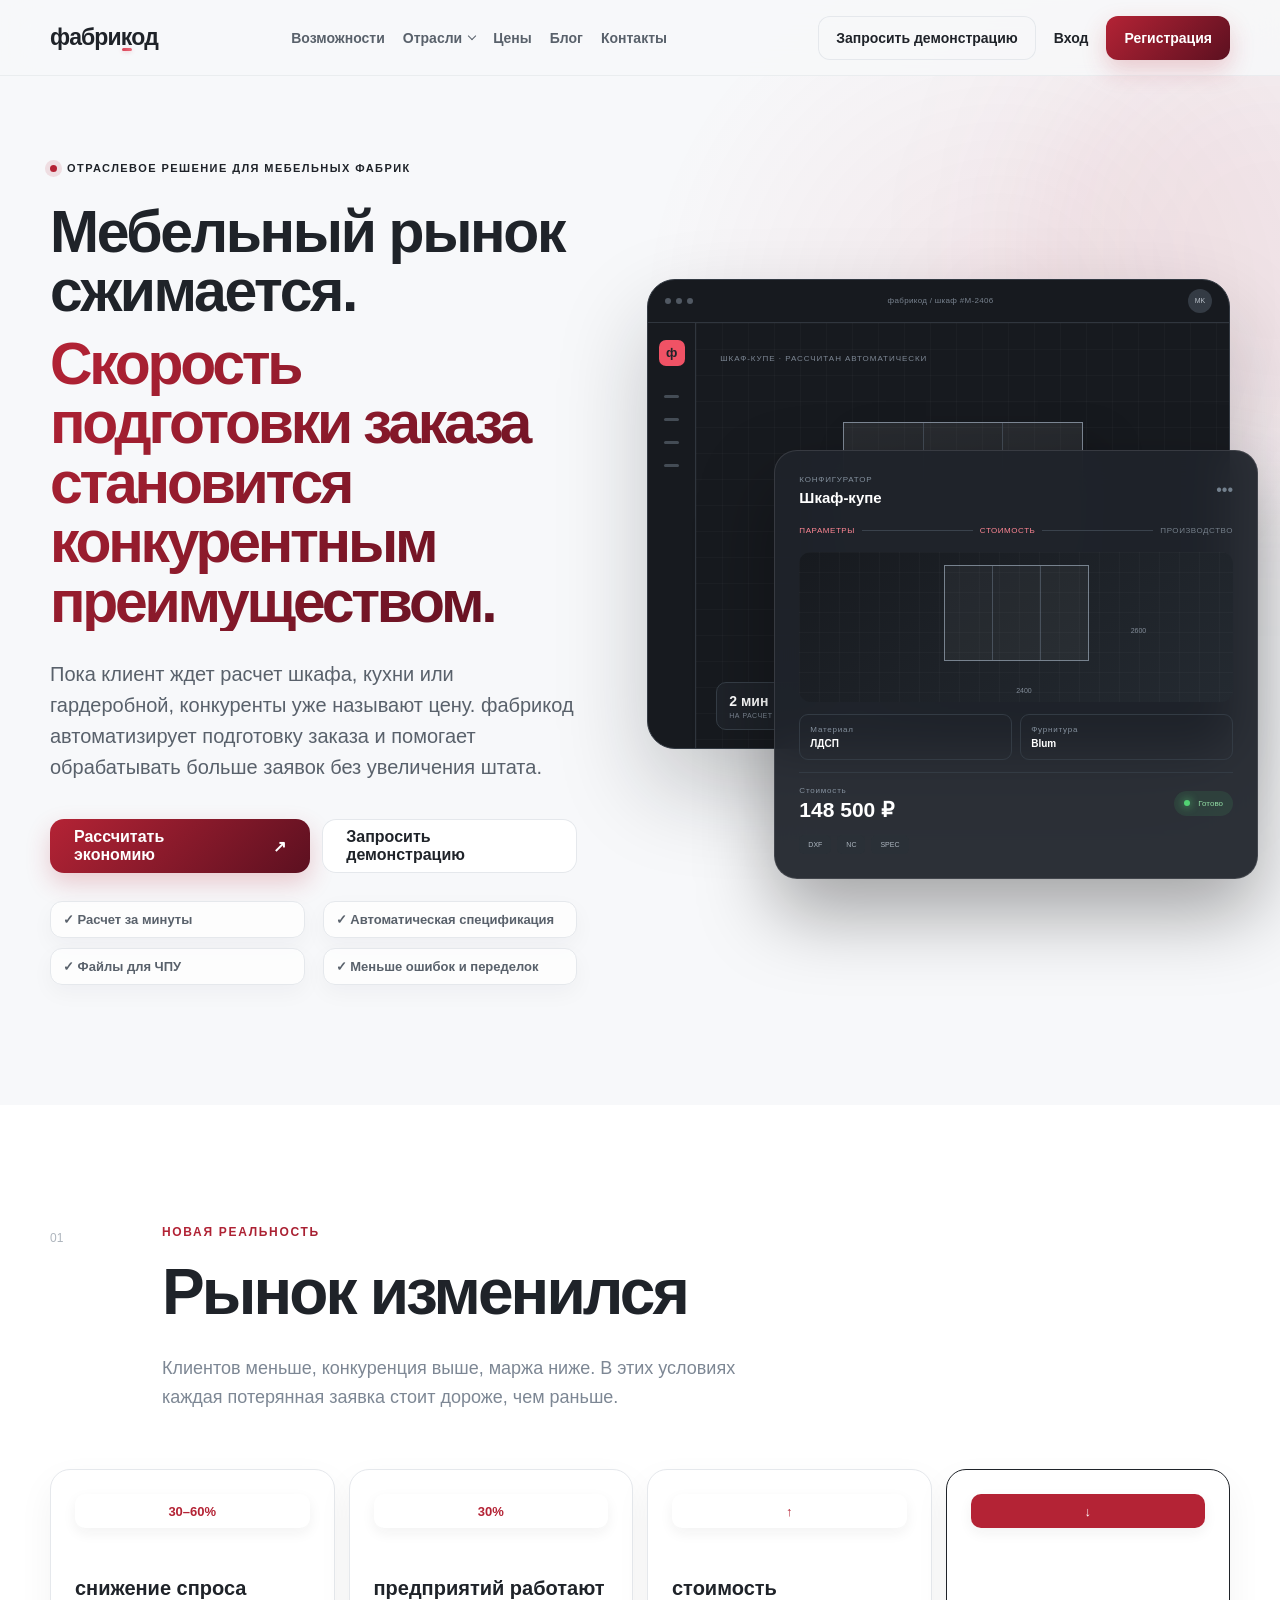
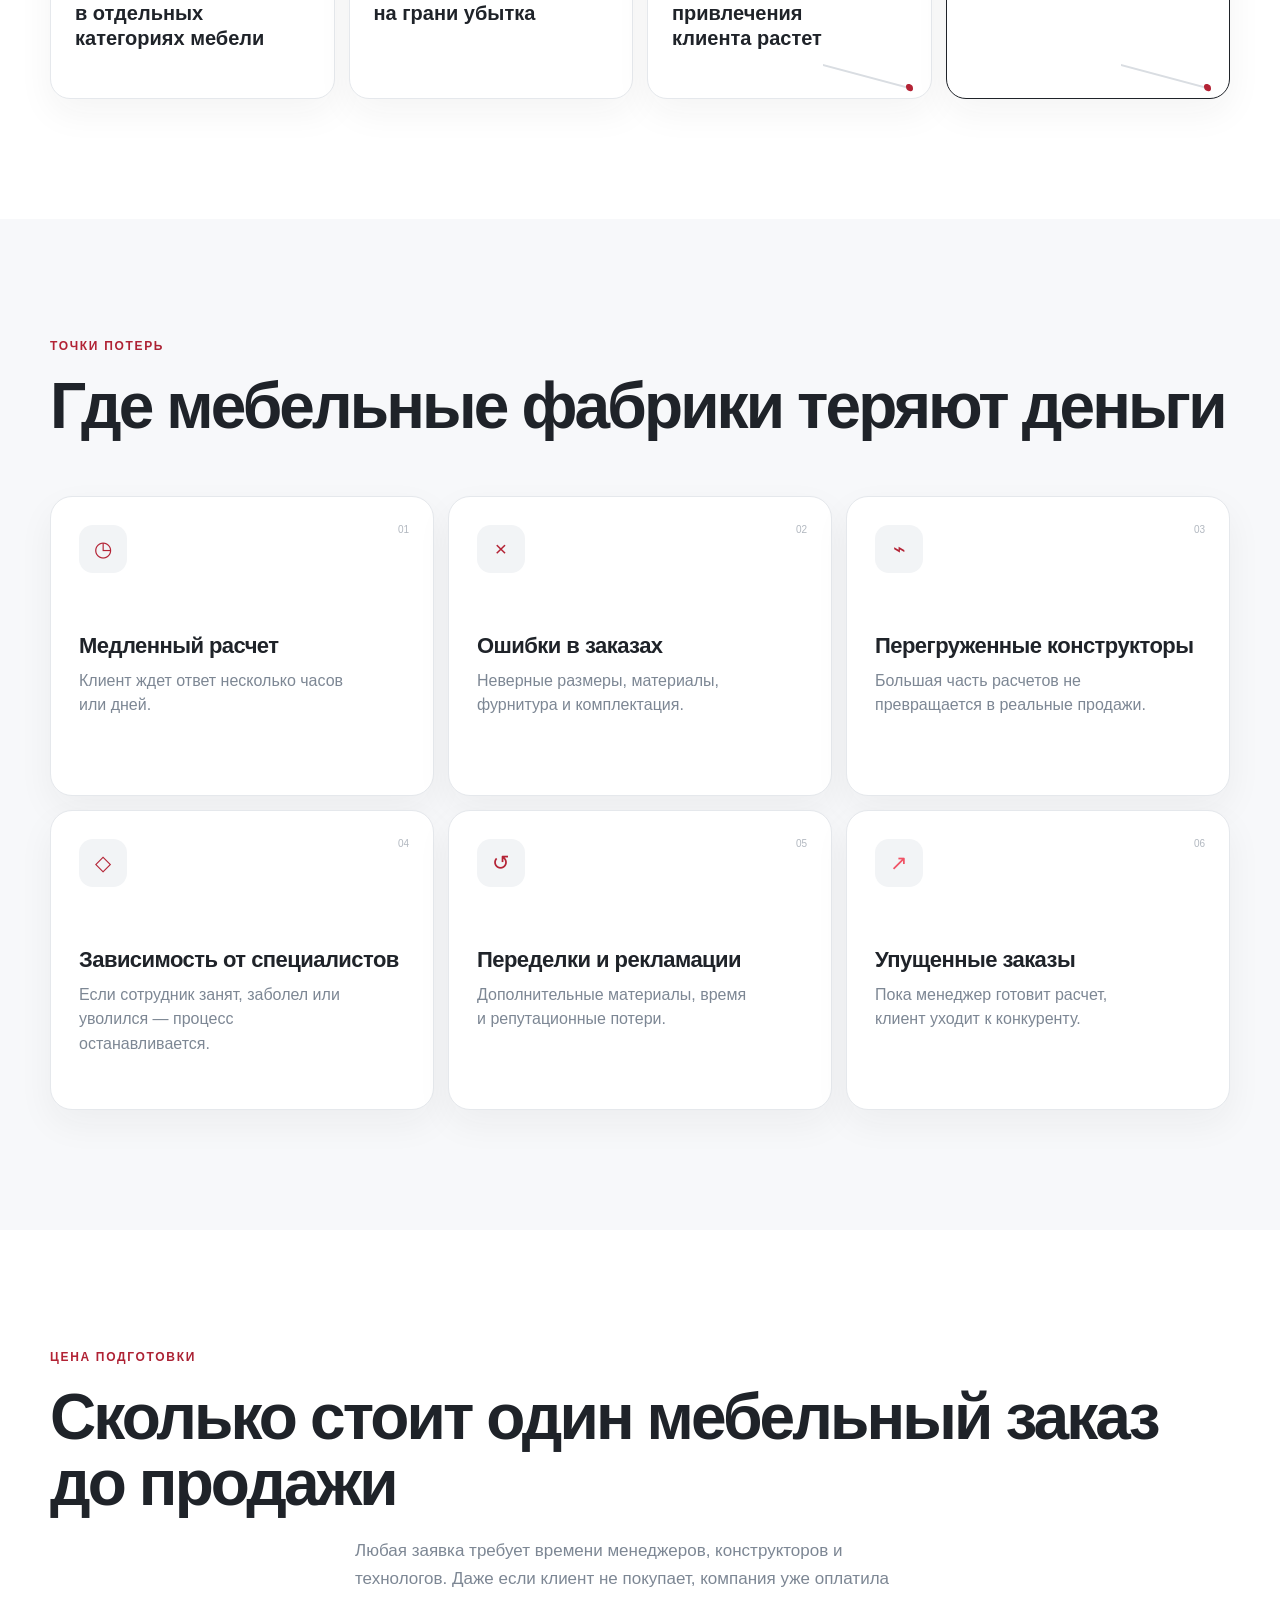
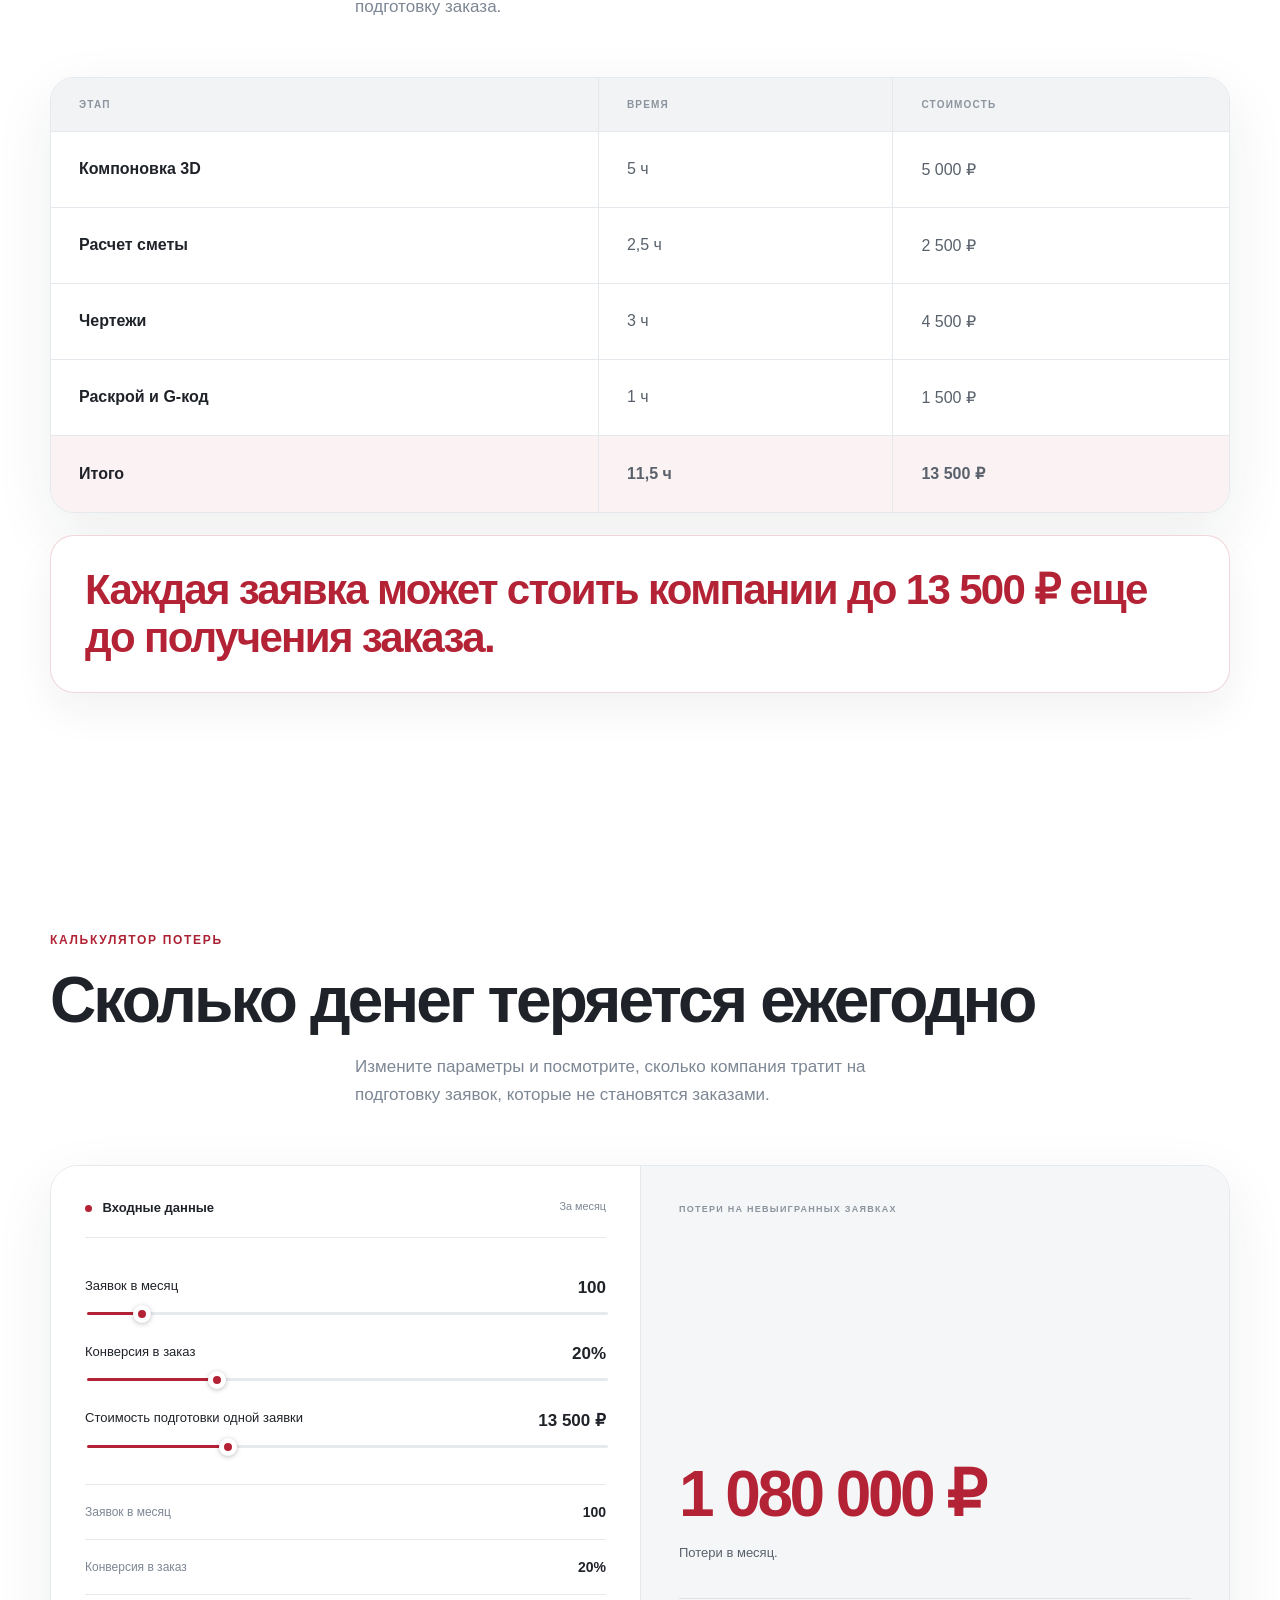
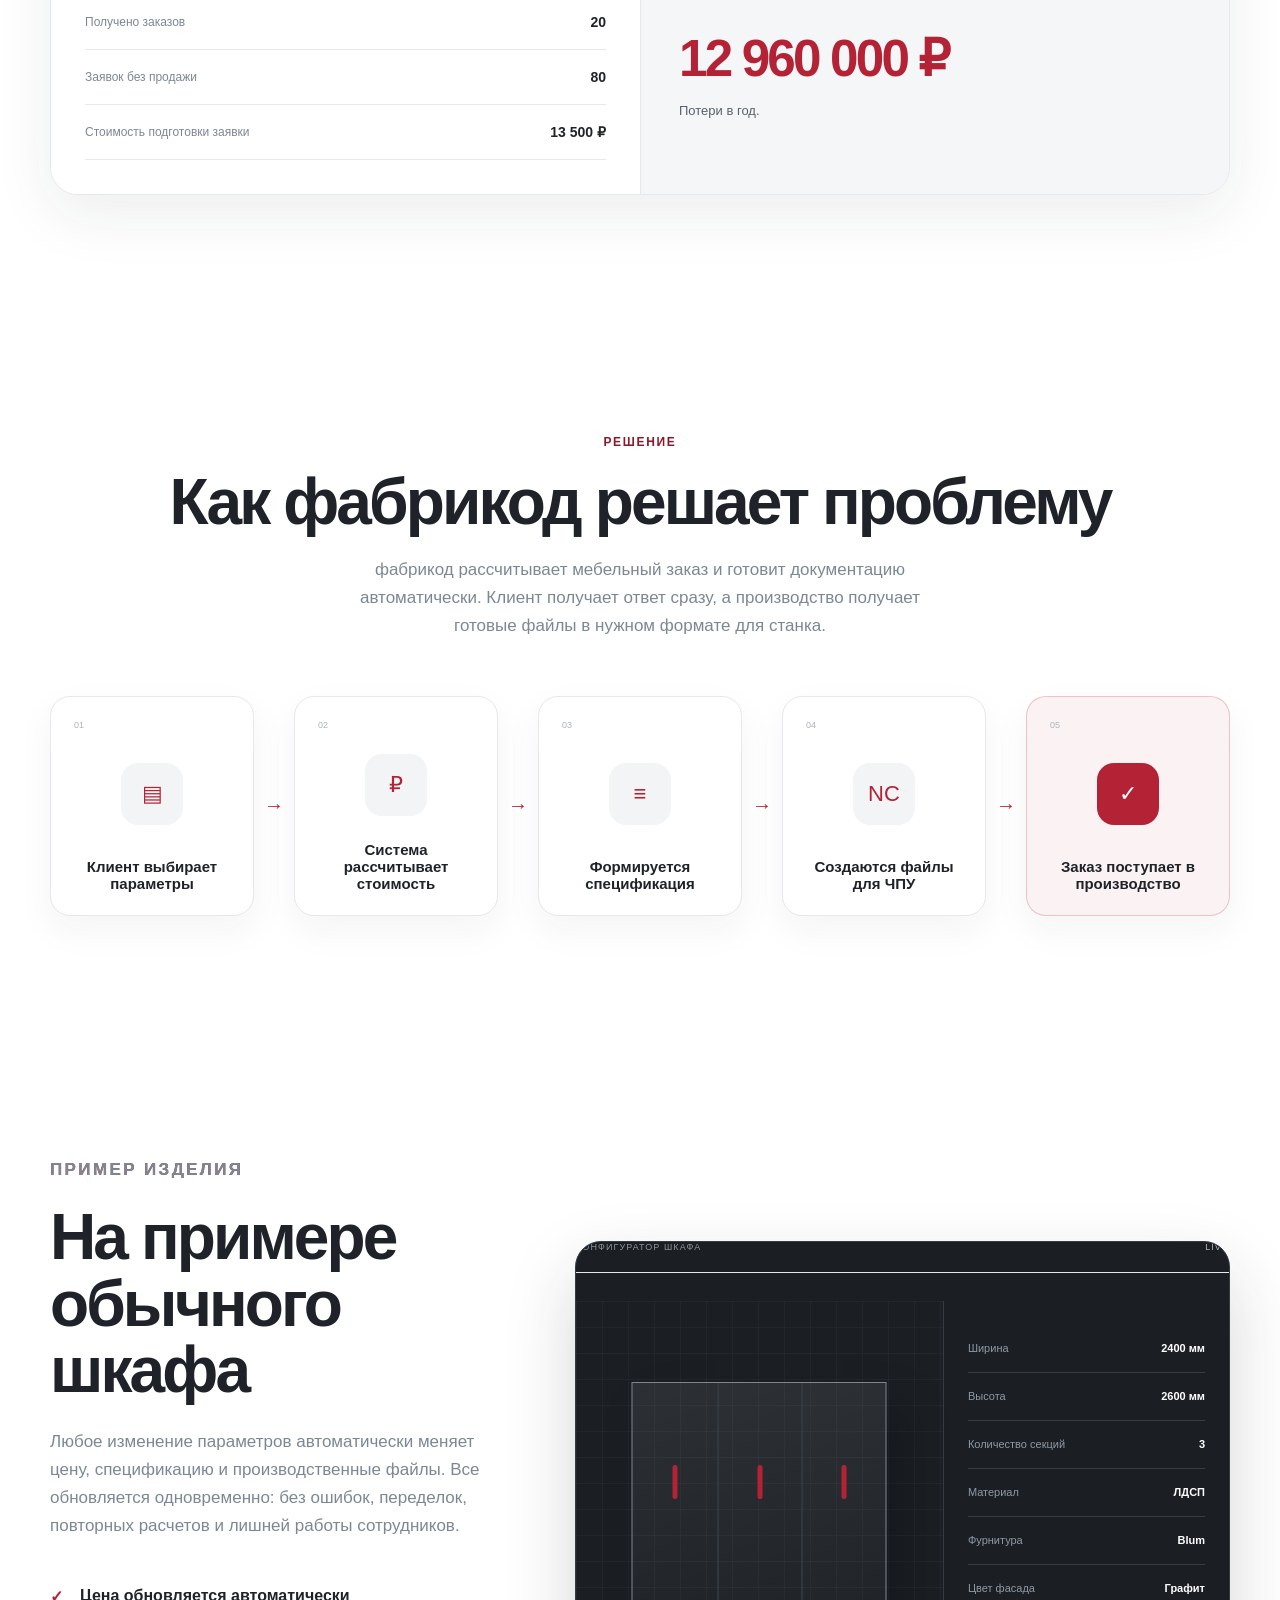
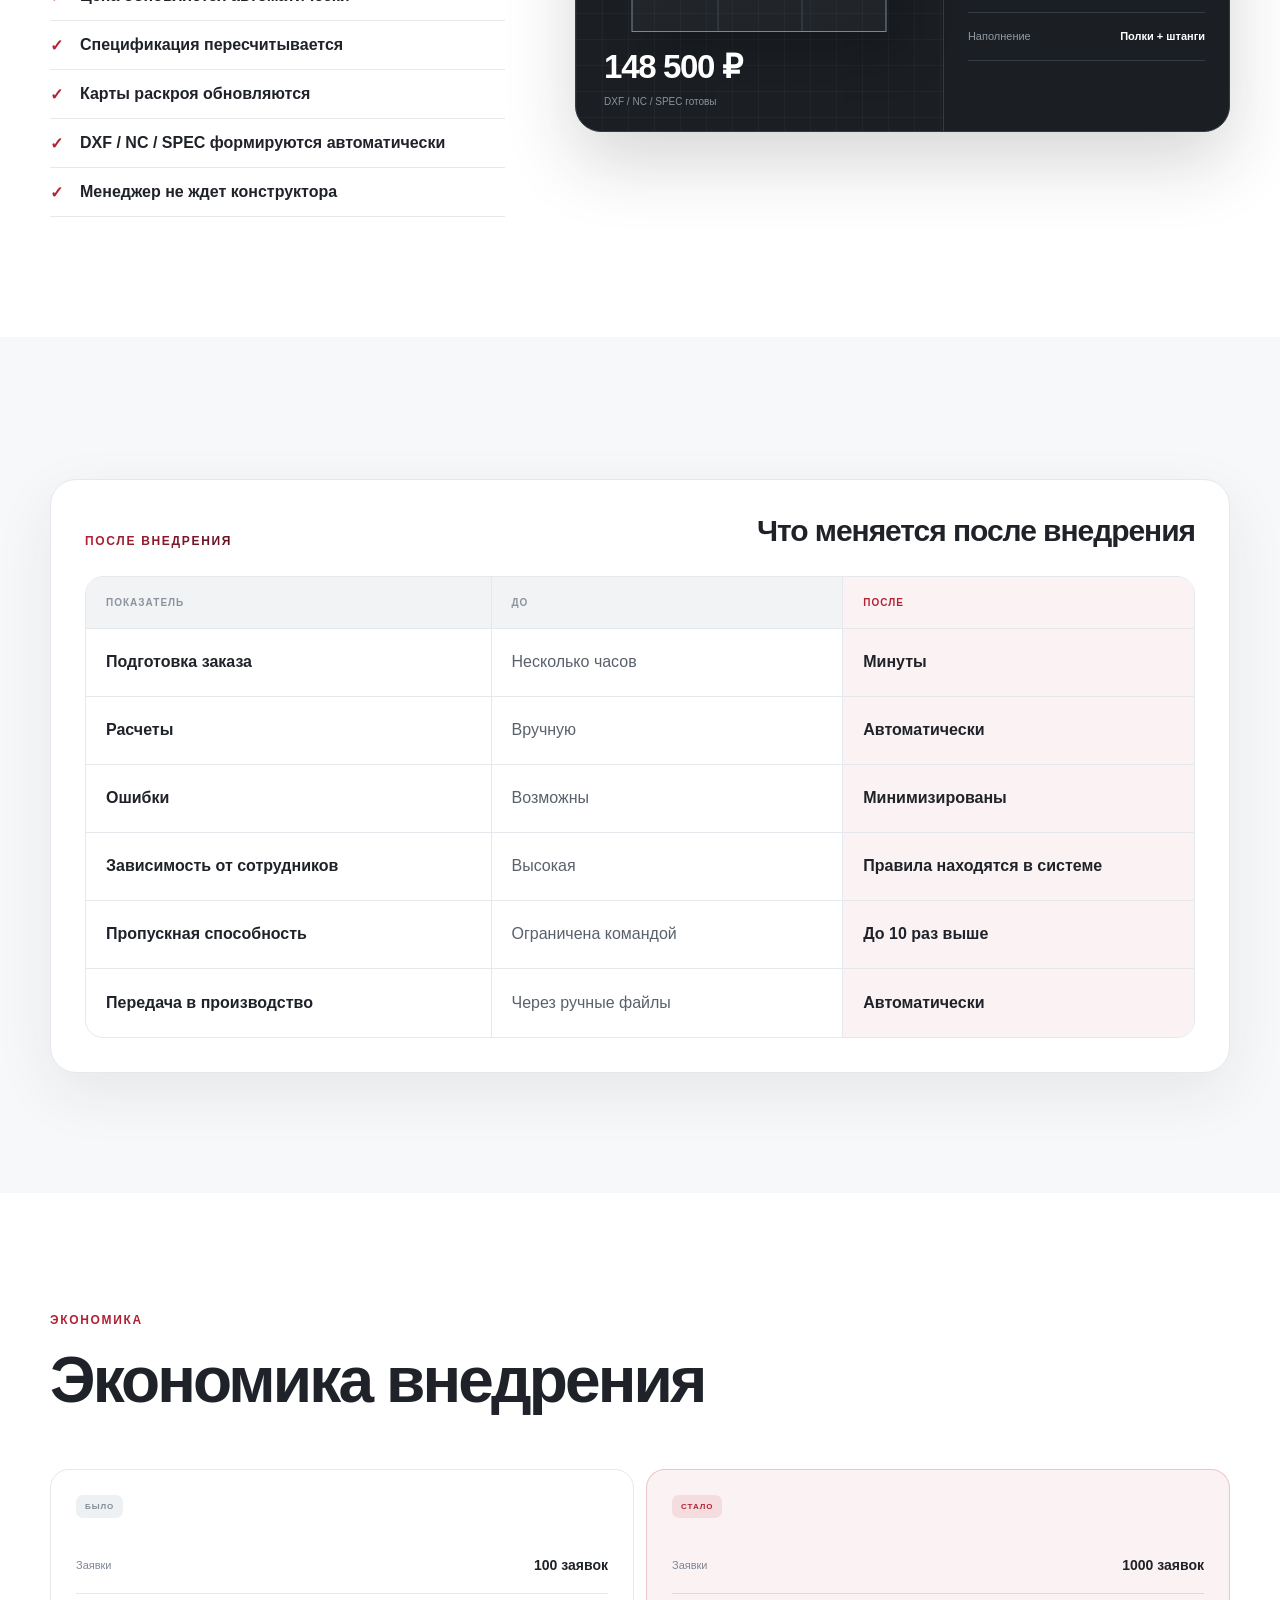
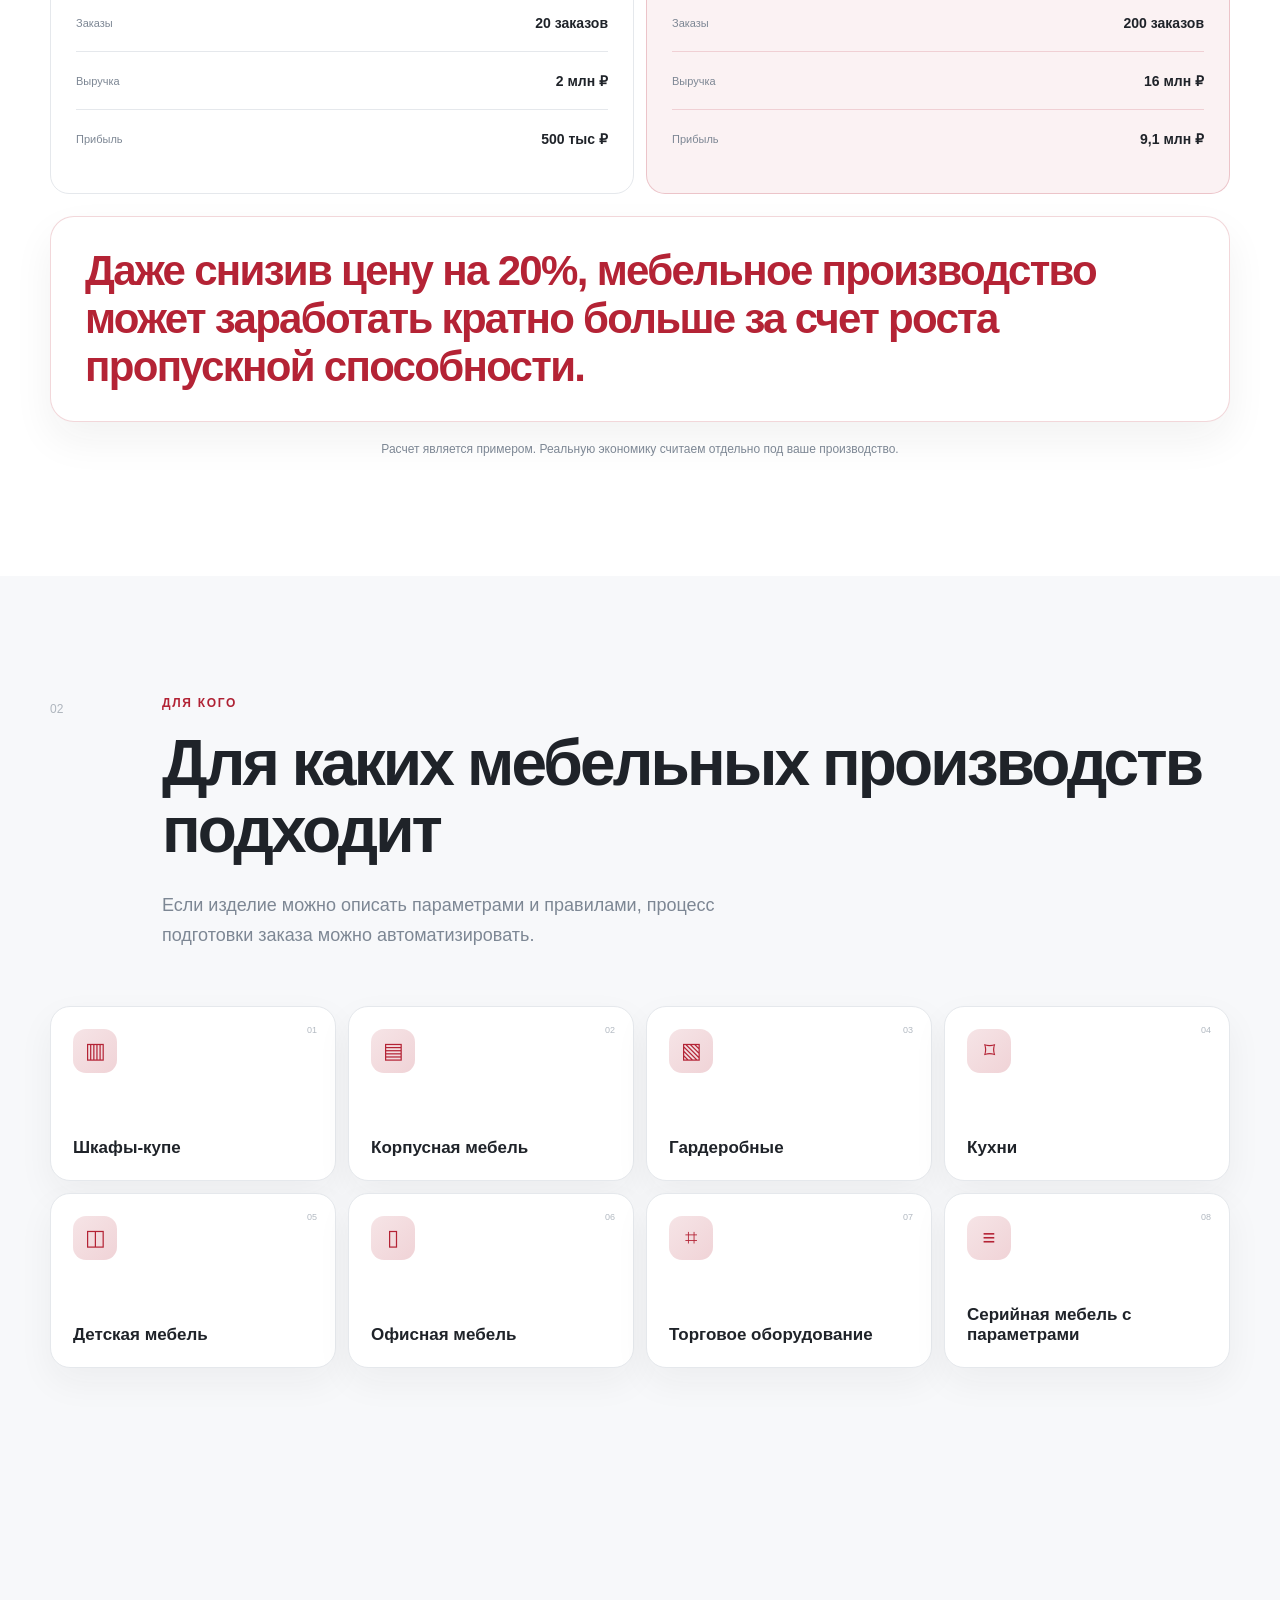
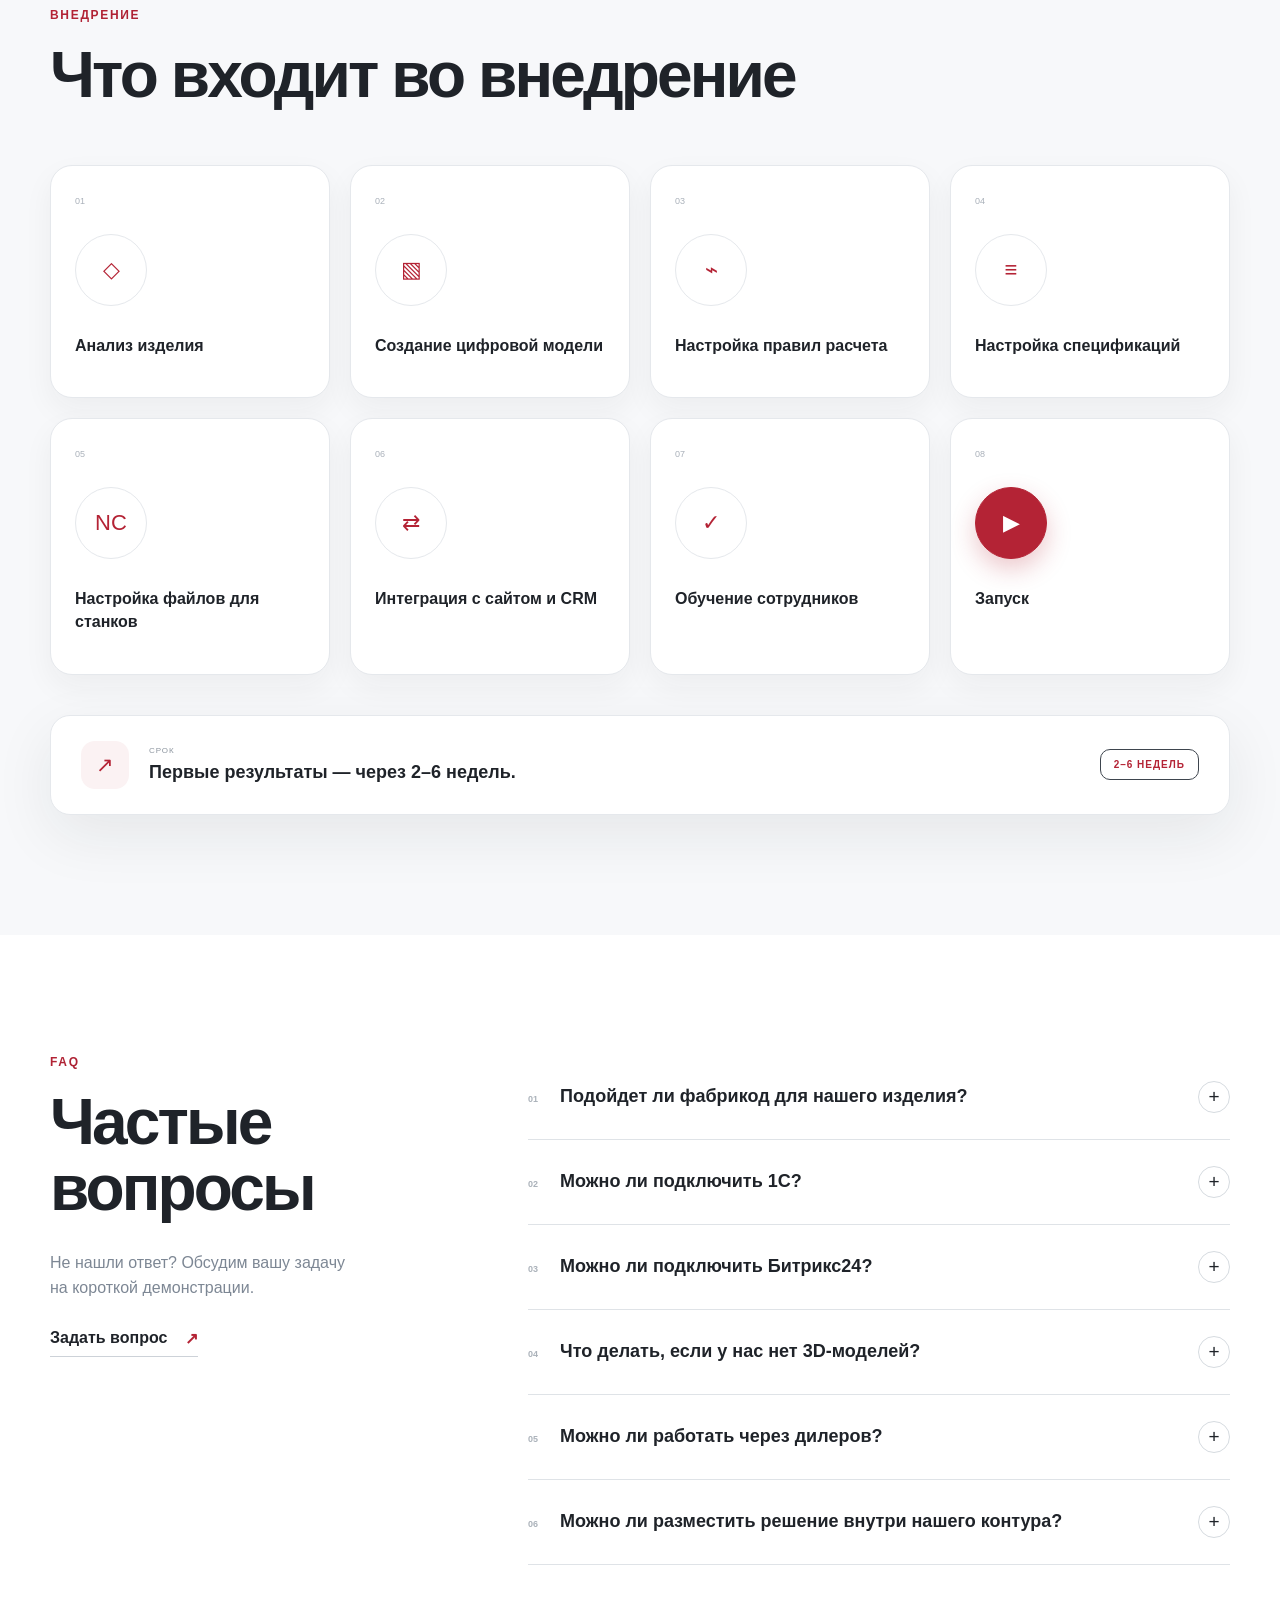
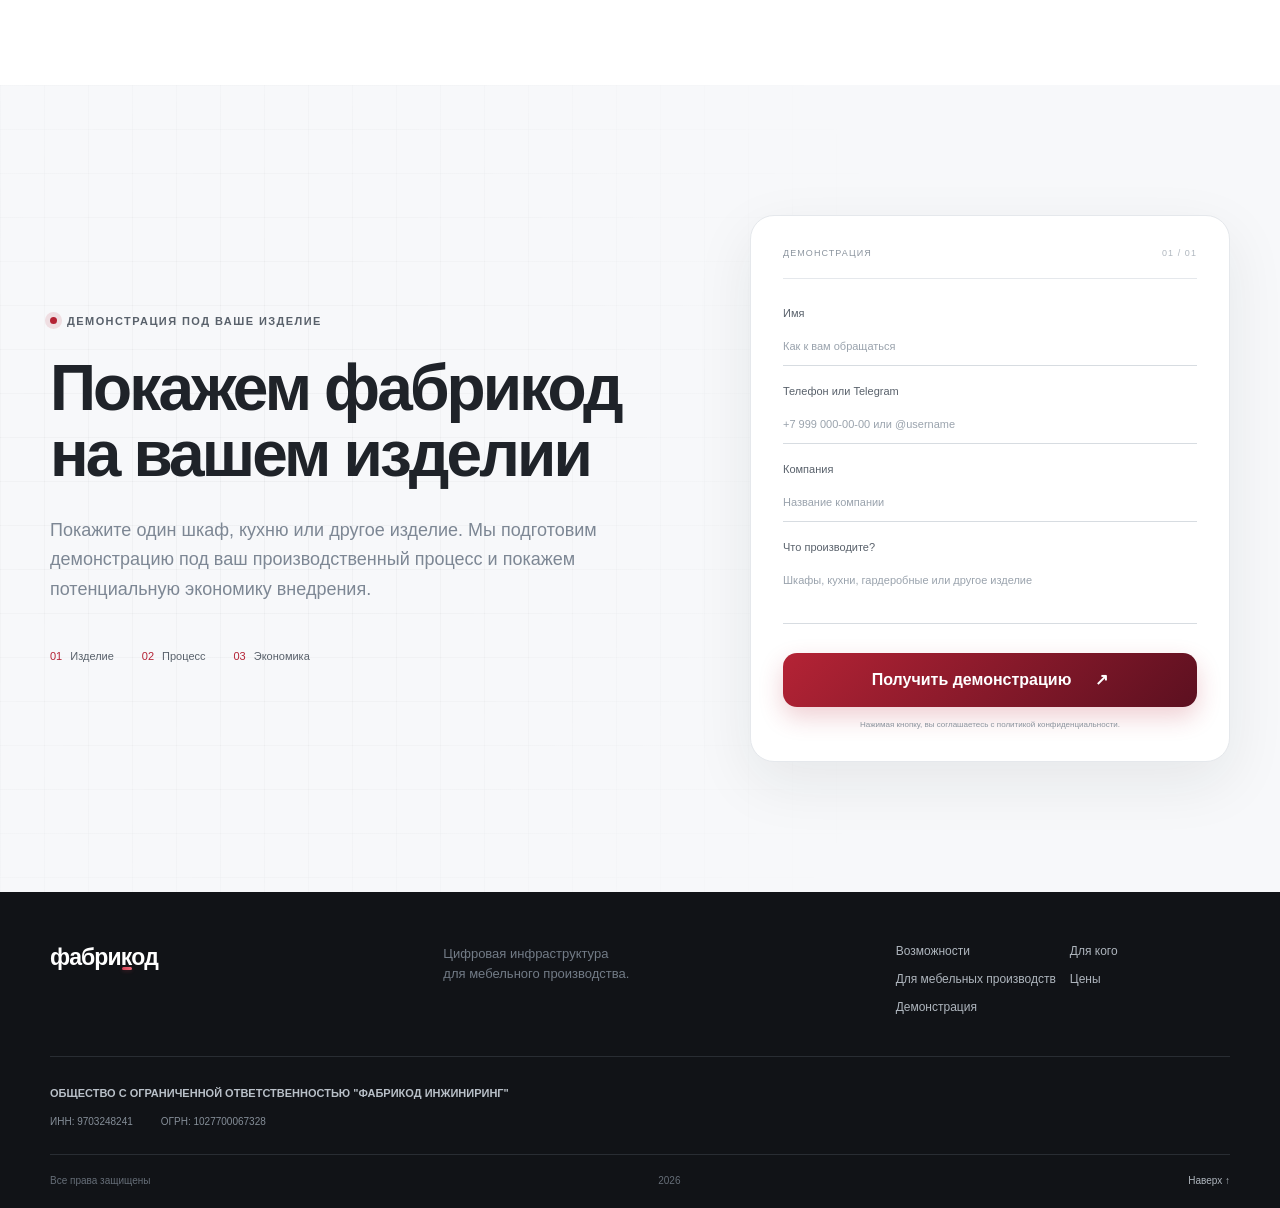
==== commit 93714665: "Add industries dropdown menu" ====
--- a/furniture.html
+++ b/furniture.html
@@ -15,7 +15,7 @@
         <span>фабри<span class="logo__accent">к</span>од</span>
       </a>
       <nav class="nav" id="main-nav" aria-label="Основная навигация">
-        <a href="index.html#features">Возможности</a><a href="index.html#audience">Отрасли</a><a href="furniture.html">Для мебельных производств</a><a href="index.html#pricing">Цены</a><a href="index.html#blog">Блог</a><a href="index.html#contacts">Контакты</a>
+        <a href="index.html#features">Возможности</a><div class="nav__dropdown"><a class="nav__dropdown-toggle" href="index.html#audience">Отрасли</a><div class="nav__dropdown-menu"><a href="furniture.html">Мебель</a></div></div><a href="index.html#pricing">Цены</a><a href="index.html#blog">Блог</a><a href="index.html#contacts">Контакты</a>
         <div class="nav__auth"><a class="button button--small button--secondary" href="index.html#login">Вход</a><a class="button button--small" href="index.html#registration">Регистрация</a></div>
       </nav>
       <div class="header__actions">
--- a/styles.css
+++ b/styles.css
@@ -1,6 +1,6 @@
 :root{--ink:#1f2329;--muted:#7d8794;--bg:#f7f8fa;--line:#e5e8ec;--orange:#b42335;--orange2:#5c1020;--accent-gradient:linear-gradient(135deg,var(--orange),var(--orange2));--accent-bright:#f05265;--accent-bright2:#ff8794;--dark:#15181d;--radius:24px;--shadow:0 20px 60px rgba(31,35,41,.08)}
 *{box-sizing:border-box}html{scroll-behavior:smooth}body{margin:0;color:var(--ink);background:var(--bg);font-family:Inter,Manrope,Arial,sans-serif;-webkit-font-smoothing:antialiased}a{color:inherit;text-decoration:none}button,input,textarea{font:inherit}button{color:inherit}h1,h2,h3,p{margin-top:0}.container{width:min(1180px,calc(100% - 48px));margin:auto}.section{padding:120px 0;position:relative;overflow:hidden}.kicker{margin-bottom:20px;color:var(--orange);font-size:12px;font-weight:800;letter-spacing:.14em;text-transform:uppercase}.section-title{margin-bottom:56px}.section-title h2,.section-heading h2,.industries__copy h2,.expertise__top h2,.security__copy h2,.faq__title h2{margin-bottom:0;font-size:clamp(40px,5vw,64px);line-height:1.04;letter-spacing:-.045em}.section-title>p:last-child{max-width:570px;margin:20px auto 0;color:var(--muted);font-size:17px;line-height:1.65}.section-title--center{text-align:center}.section-heading{display:grid;grid-template-columns:80px 1fr;gap:32px;margin-bottom:56px}.section-number{padding-top:6px;color:#aeb5bd;font-size:12px}.section-heading>div>p:last-child{max-width:600px;margin:28px 0 0;color:var(--muted);font-size:18px;line-height:1.65}.button{min-height:54px;padding:0 24px;border:0;border-radius:14px;display:inline-flex;align-items:center;justify-content:center;gap:24px;background:linear-gradient(135deg,var(--orange),var(--orange2));box-shadow:0 10px 25px rgba(180,35,53,.22);color:#fff;font-weight:750;cursor:pointer;transition:.25s}.button:hover{transform:translateY(-2px);box-shadow:0 14px 30px rgba(180,35,53,.3)}.button--secondary{background:#fff;box-shadow:inset 0 0 0 1px var(--line);color:var(--ink)}.button--secondary:hover{box-shadow:inset 0 0 0 1px #cdd2d8,0 12px 24px rgba(31,35,41,.07)}.button--small{min-height:44px;padding:0 18px;border-radius:12px;font-size:14px}.text-link{display:inline-flex;gap:18px;align-items:center;font-weight:750;border-bottom:1px solid #cdd2d8;padding-bottom:8px}.text-link span{color:var(--orange)}
-.header{height:76px;position:fixed;left:0;right:0;top:0;z-index:100;background:rgba(247,248,250,.84);border-bottom:1px solid rgba(229,232,236,.7);backdrop-filter:blur(18px)}.header__inner{height:100%;display:flex;align-items:center}.logo{display:flex;align-items:center;gap:10px;font-size:23px;font-weight:800;letter-spacing:-.04em}.logo__mark{width:29px;height:36px}.nav{margin:auto;display:flex;gap:30px}.nav a{font-size:14px;font-weight:650;color:#59616b;transition:.2s}.nav a:hover{color:var(--orange)}.menu-toggle{display:none;width:44px;height:44px;border:0;background:transparent}.menu-toggle span{display:block;width:22px;height:2px;margin:6px auto;background:var(--ink);transition:.2s}
+.header{height:76px;position:fixed;left:0;right:0;top:0;z-index:100;background:rgba(247,248,250,.84);border-bottom:1px solid rgba(229,232,236,.7);backdrop-filter:blur(18px)}.header__inner{height:100%;display:flex;align-items:center}.logo{display:flex;align-items:center;gap:10px;font-size:23px;font-weight:800;letter-spacing:-.04em}.logo__mark{width:29px;height:36px}.nav{margin:auto;display:flex;align-items:center;gap:30px}.nav a{font-size:14px;font-weight:650;color:#59616b;transition:.2s}.nav a:hover{color:var(--orange)}.nav__dropdown{position:relative}.nav__dropdown-toggle{display:inline-flex;align-items:center;gap:7px}.nav__dropdown-toggle:after{content:"";width:5px;height:5px;border-right:1.5px solid currentColor;border-bottom:1.5px solid currentColor;transform:translateY(-2px) rotate(45deg);transition:.2s}.nav__dropdown-menu{min-width:150px;position:absolute;left:-16px;top:calc(100% + 18px);padding:8px;border:1px solid var(--line);border-radius:14px;background:#fff;box-shadow:var(--shadow);opacity:0;visibility:hidden;transform:translateY(8px);transition:.2s}.nav__dropdown-menu:before{content:"";position:absolute;left:0;right:0;top:-18px;height:18px}.nav__dropdown-menu a{display:block;padding:11px 12px;border-radius:9px;color:#59616b;white-space:nowrap}.nav__dropdown-menu a:hover{background:#f5f6f8;color:var(--orange)}.nav__dropdown:hover .nav__dropdown-menu,.nav__dropdown:focus-within .nav__dropdown-menu{opacity:1;visibility:visible;transform:none}.nav__dropdown:hover .nav__dropdown-toggle:after,.nav__dropdown:focus-within .nav__dropdown-toggle:after{transform:translateY(1px) rotate(225deg)}.menu-toggle{display:none;width:44px;height:44px;border:0;background:transparent}.menu-toggle span{display:block;width:22px;height:2px;margin:6px auto;background:var(--ink);transition:.2s}
 .hero{min-height:860px;padding-top:162px;background:radial-gradient(circle at 76% 30%,rgba(92,16,32,.12),transparent 26%),var(--bg)}.hero__glow{position:absolute;width:500px;height:500px;right:-250px;top:0;border-radius:50%;background:rgba(180,35,53,.08);filter:blur(80px)}.hero__grid{display:grid;grid-template-columns:.92fr 1.08fr;align-items:center;gap:70px}.eyebrow{display:flex;align-items:center;gap:10px;margin-bottom:28px;font-size:11px;font-weight:800;letter-spacing:.13em;text-transform:uppercase}.eyebrow>span{width:7px;height:7px;border-radius:50%;background:var(--orange);box-shadow:0 0 0 5px rgba(180,35,53,.12)}.hero h1{max-width:600px;margin-bottom:28px;font-size:clamp(46px,5.5vw,72px);line-height:.99;letter-spacing:-.055em}.hero h1 em{font-style:normal;color:var(--orange)}.hero__lead{max-width:530px;margin-bottom:36px;color:#59616b;font-size:20px;line-height:1.55}.button-row{display:flex;gap:12px}.microcopy{margin:18px 0 0;color:var(--muted);font-size:13px}.microcopy span{margin-right:7px;color:var(--orange)}.hero-visual{height:610px;position:relative}.video-placeholder{height:485px;position:absolute;left:0;right:0;top:25px;overflow:hidden;border-radius:28px;background:linear-gradient(145deg,#20252c,#0e1014);box-shadow:0 40px 90px rgba(20,23,28,.22)}.video-grid{position:absolute;inset:0;background-image:linear-gradient(rgba(255,255,255,.035) 1px,transparent 1px),linear-gradient(90deg,rgba(255,255,255,.035) 1px,transparent 1px);background-size:38px 38px;transform:perspective(500px) rotateX(55deg) scale(1.7);transform-origin:center 75%;mask-image:linear-gradient(to bottom,transparent,#000)}.video-orbit{position:absolute;border:1px solid rgba(92,16,32,.28);border-radius:50%;transform:rotate(-24deg)}.orbit-one{width:330px;height:170px;right:-40px;top:65px}.orbit-two{width:230px;height:110px;right:10px;top:95px}.video-label{position:absolute;left:28px;top:28px;display:flex;align-items:center;gap:13px;color:#fff}.video-label strong,.video-label small{display:block}.video-label strong{font-size:13px}.video-label small{margin-top:3px;color:#8e98a5;font-size:10px}.play-icon{width:36px;height:36px;display:grid;place-items:center;border:1px solid rgba(255,255,255,.2);border-radius:50%;font-size:10px}.live-badge{position:absolute;right:24px;top:26px;padding:8px 11px;border:1px solid rgba(255,255,255,.1);border-radius:20px;background:rgba(255,255,255,.05);color:#aeb5bd;font-size:9px;text-transform:uppercase;letter-spacing:.1em}.live-badge i,.status i{width:6px;height:6px;margin-right:6px;display:inline-block;border-radius:50%;background:#52d273;box-shadow:0 0 8px #52d273}.config-card{width:87%;position:absolute;right:-20px;bottom:0;padding:24px;border:1px solid rgba(255,255,255,.11);border-radius:23px;background:rgba(31,36,43,.94);box-shadow:0 35px 75px rgba(0,0,0,.34);color:#fff;backdrop-filter:blur(20px)}.config-card__top,.price-row{display:flex;justify-content:space-between;align-items:center}.config-card small{display:block;color:#84909d;font-size:8px;letter-spacing:.1em}.config-card__top strong{display:block;margin-top:5px;font-size:15px}.config-card__top>span{color:#73808d}.progress-line{display:flex;align-items:center;margin:20px 0 17px;color:#76808b;font-size:8px;text-transform:uppercase;letter-spacing:.07em}.progress-line i{height:1px;flex:1;margin:0 7px;background:#3a424c}.progress-line .active{color:var(--orange2)}.product-preview{height:125px;position:relative;display:grid;place-items:center;overflow:hidden;border-radius:12px;background:linear-gradient(145deg,#171a1f,#242a31)}.product-preview:before{content:"";position:absolute;inset:0;background-image:linear-gradient(rgba(255,255,255,.025) 1px,transparent 1px),linear-gradient(90deg,rgba(255,255,255,.025) 1px,transparent 1px);background-size:20px 20px}.product-shape{width:150px;height:65px;position:relative;border:1px solid #74808c;transform:skewY(-8deg);box-shadow:inset 0 0 20px rgba(255,255,255,.04)}.product-shape span{position:absolute;inset:7px;border:1px solid rgba(92,16,32,.55)}.dimensions b{position:absolute;color:#818b97;font-size:7px;font-weight:500}.dimensions b:first-child{left:50%;bottom:8px}.dimensions b:last-child{right:20%;top:50%}.params{display:grid;grid-template-columns:1fr 1fr;gap:8px;margin:12px 0}.params div{padding:10px;border:1px solid #333b44;border-radius:9px}.params strong{display:block;margin-top:4px;font-size:10px}.price-row{padding-top:13px;border-top:1px solid #333b44}.price-row strong{display:block;margin-top:3px;font-size:21px}.status{padding:8px 10px;border-radius:15px;background:rgba(82,210,115,.1);color:#92dda5;font-size:8px}.file-row{display:flex;gap:6px;margin-top:13px}.file-row span{padding:6px 9px;border-radius:5px;background:#2a3037;color:#aeb7c1;font-size:7px}
 .market{background:#fff}.market-grid{display:grid;grid-template-columns:repeat(4,1fr);gap:14px}.metric-card{height:230px;padding:24px;position:relative;overflow:hidden;border:1px solid var(--line);border-radius:20px;background:var(--bg)}.metric-card>span{width:34px;height:34px;display:grid;place-items:center;border-radius:10px;background:#fff;color:var(--orange);box-shadow:0 5px 14px rgba(31,35,41,.06)}.metric-card strong{display:block;margin-top:48px;font-size:20px;line-height:1.25}.metric-card__value{position:absolute;right:20px;bottom:18px;color:#c5cad0;font-size:28px;font-weight:750;letter-spacing:-.04em}.metric-card--accent{background:var(--ink);border-color:var(--ink);color:#fff}.metric-card--accent>span{background:var(--orange);color:#fff}.metric-card--accent .metric-card__value{color:#59616b}.spark{width:90px;height:40px;position:absolute;right:18px;bottom:20px;border-bottom:2px solid #d9dde2;transform:skewY(15deg)}.spark:after{content:"";width:7px;height:7px;position:absolute;right:0;bottom:-4px;border-radius:50%;background:var(--orange)}.spark--low{transform:skewY(4deg)}
 .problems{background:var(--bg)}.problem-grid{display:grid;grid-template-columns:repeat(3,1fr);gap:14px}.problem-card{min-height:300px;padding:28px;position:relative;border:1px solid var(--line);border-radius:22px;background:#fff}.problem-card--wide{grid-column:span 2}.problem-card>span,.feature-card>span,.content-card>span{position:absolute;right:24px;top:27px;color:#b2b8c0;font-size:10px}.icon-box{width:48px;height:48px;display:grid;place-items:center;border-radius:14px;background:#f2f4f6;color:var(--orange);font-size:21px}.problem-card h3{margin:60px 0 10px;font-size:22px;letter-spacing:-.025em}.problem-card p{max-width:280px;margin:0;color:var(--muted);line-height:1.55}.problem-card--wide h3{margin-top:42px}.time-visual{position:absolute;right:32px;bottom:35px;text-align:right}.time-visual b{display:block;font-size:36px;letter-spacing:.03em}.time-visual small{color:var(--muted);font-size:9px;text-transform:uppercase;letter-spacing:.1em}.problem-card--dark{background:var(--ink);color:#fff}.problem-card--dark .icon-box{background:#343a42}.problem-card--dark p{color:#9aa3ad}
@@ -66,6 +66,7 @@
 .nav__auth{display:none}
 @media(max-width:1120px){.header__actions{gap:5px;margin-left:10px}.header__actions .button{padding:0 9px;font-size:11px}.header .nav{gap:10px}}
 @media(max-width:760px){.nav.is-open .nav__auth{display:grid;grid-template-columns:1fr 1fr;gap:8px;margin-top:12px;padding-top:16px;border-top:1px solid var(--line)}.nav.is-open .nav__auth a{padding:0 12px}}
+@media(max-width:760px){.nav.is-open .nav__dropdown{display:block}.nav.is-open .nav__dropdown-toggle{width:100%;padding:13px}.nav.is-open .nav__dropdown-toggle:after{margin-left:6px}.nav.is-open .nav__dropdown-menu{position:static;margin:0 0 4px 13px;padding:0 0 0 12px;border:0;border-left:1px solid var(--line);border-radius:0;background:transparent;box-shadow:none;opacity:1;visibility:visible;transform:none}.nav.is-open .nav__dropdown-menu:before{display:none}.nav.is-open .nav__dropdown-menu a{padding:10px 13px;color:#59616b}.nav.is-open .nav__dropdown-menu a:hover{background:transparent;color:var(--orange)}}
 
 /* Brighter accent for dark surfaces */
 .hero-product-shell,.config-card,.problem-card--dark,.dashboard__result,.process__step--core,.industries,.price-mini,.model-mini,.speed-note,.platform-mockup,.platform-flow,.pipeline-final,.dashboard-feature,.video-card,.profit-calculator__results,.loss-calculator__result,.state-card--after{--orange:var(--accent-bright);--orange2:var(--accent-bright2);--accent-gradient:linear-gradient(135deg,var(--orange),var(--orange2))}
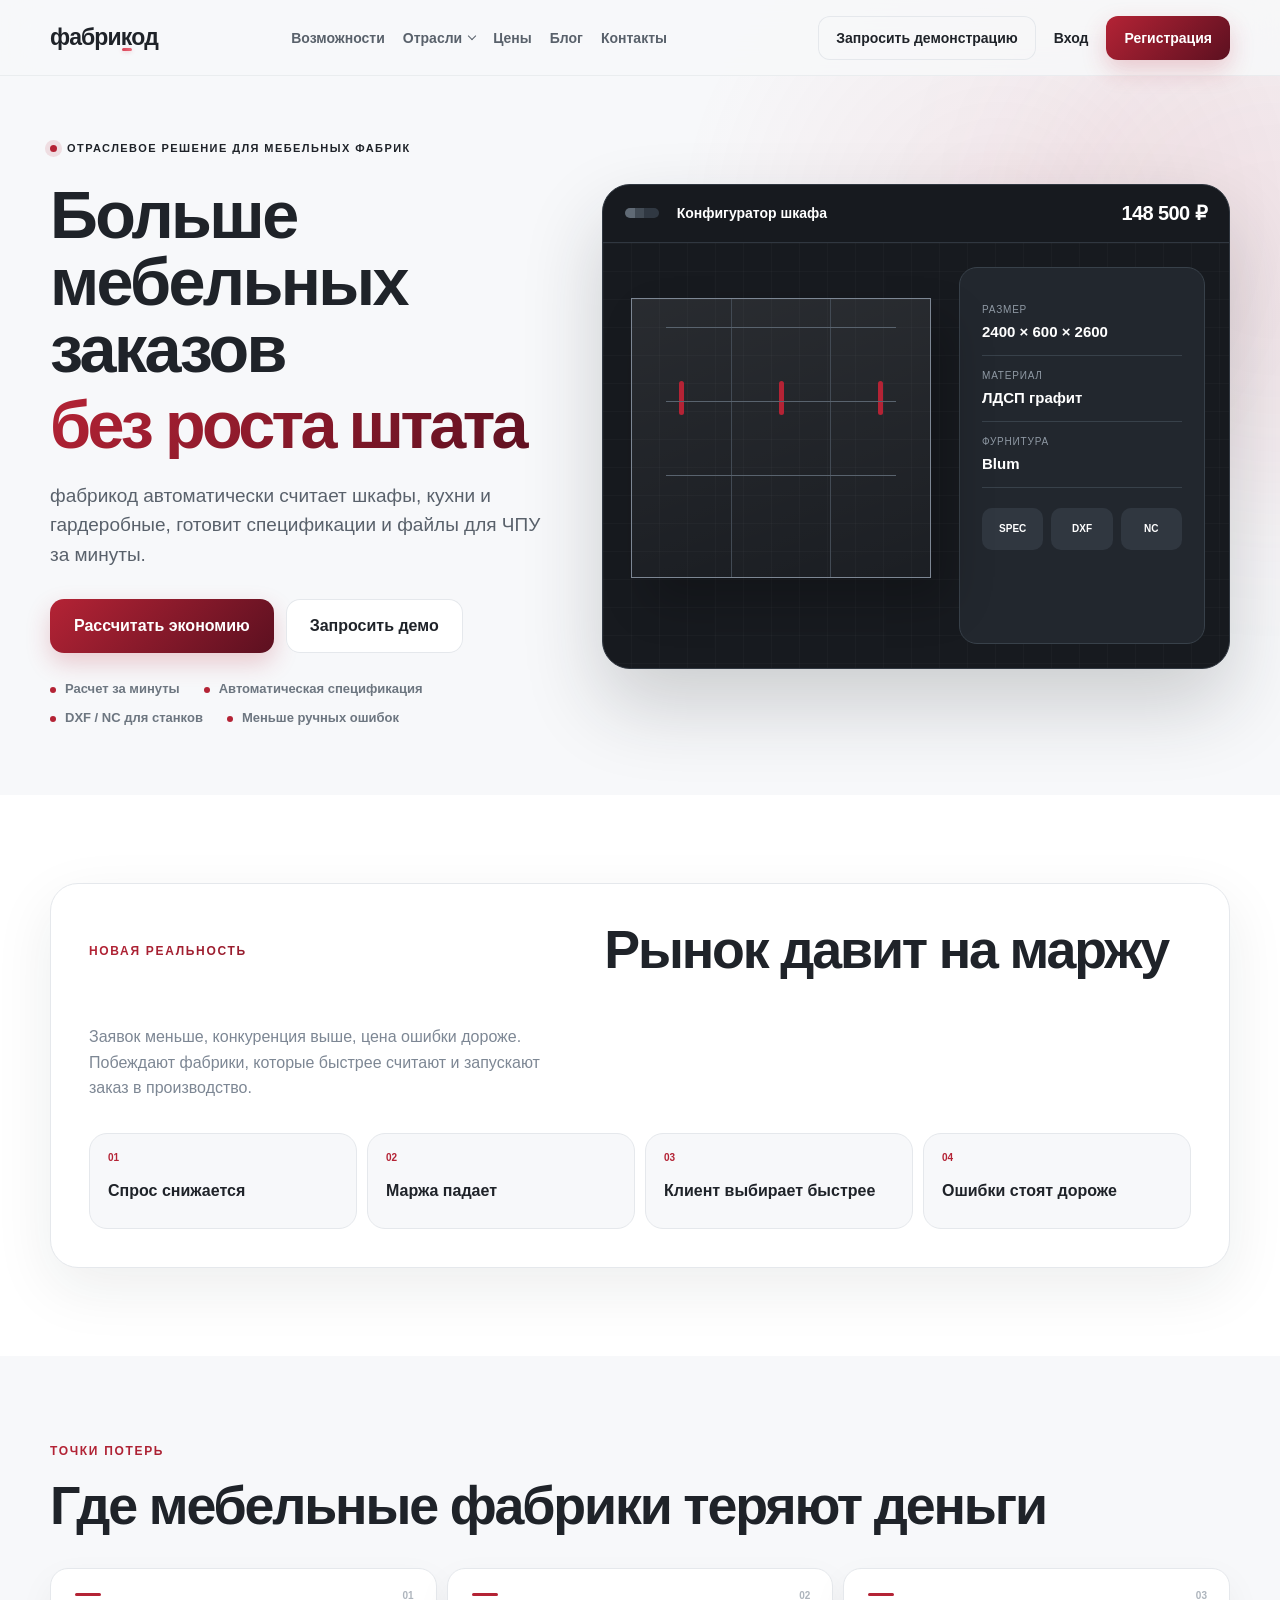
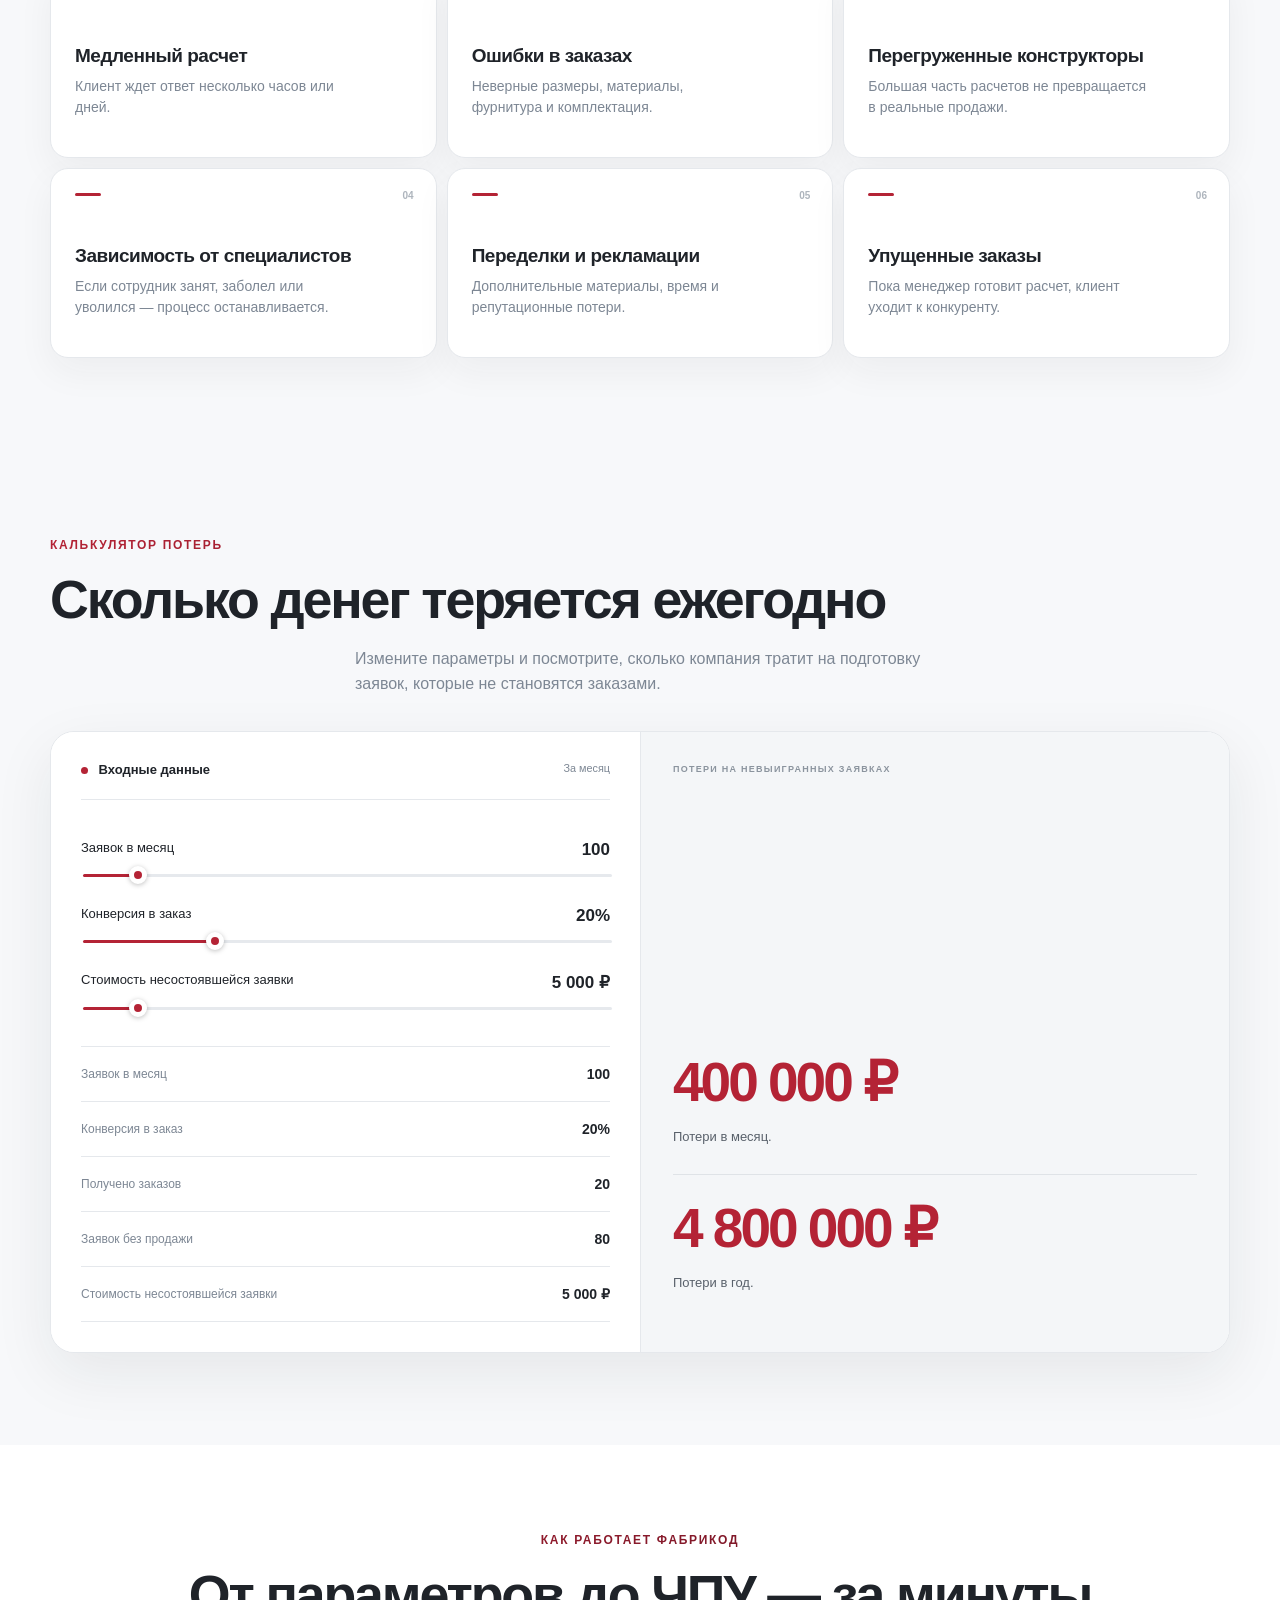
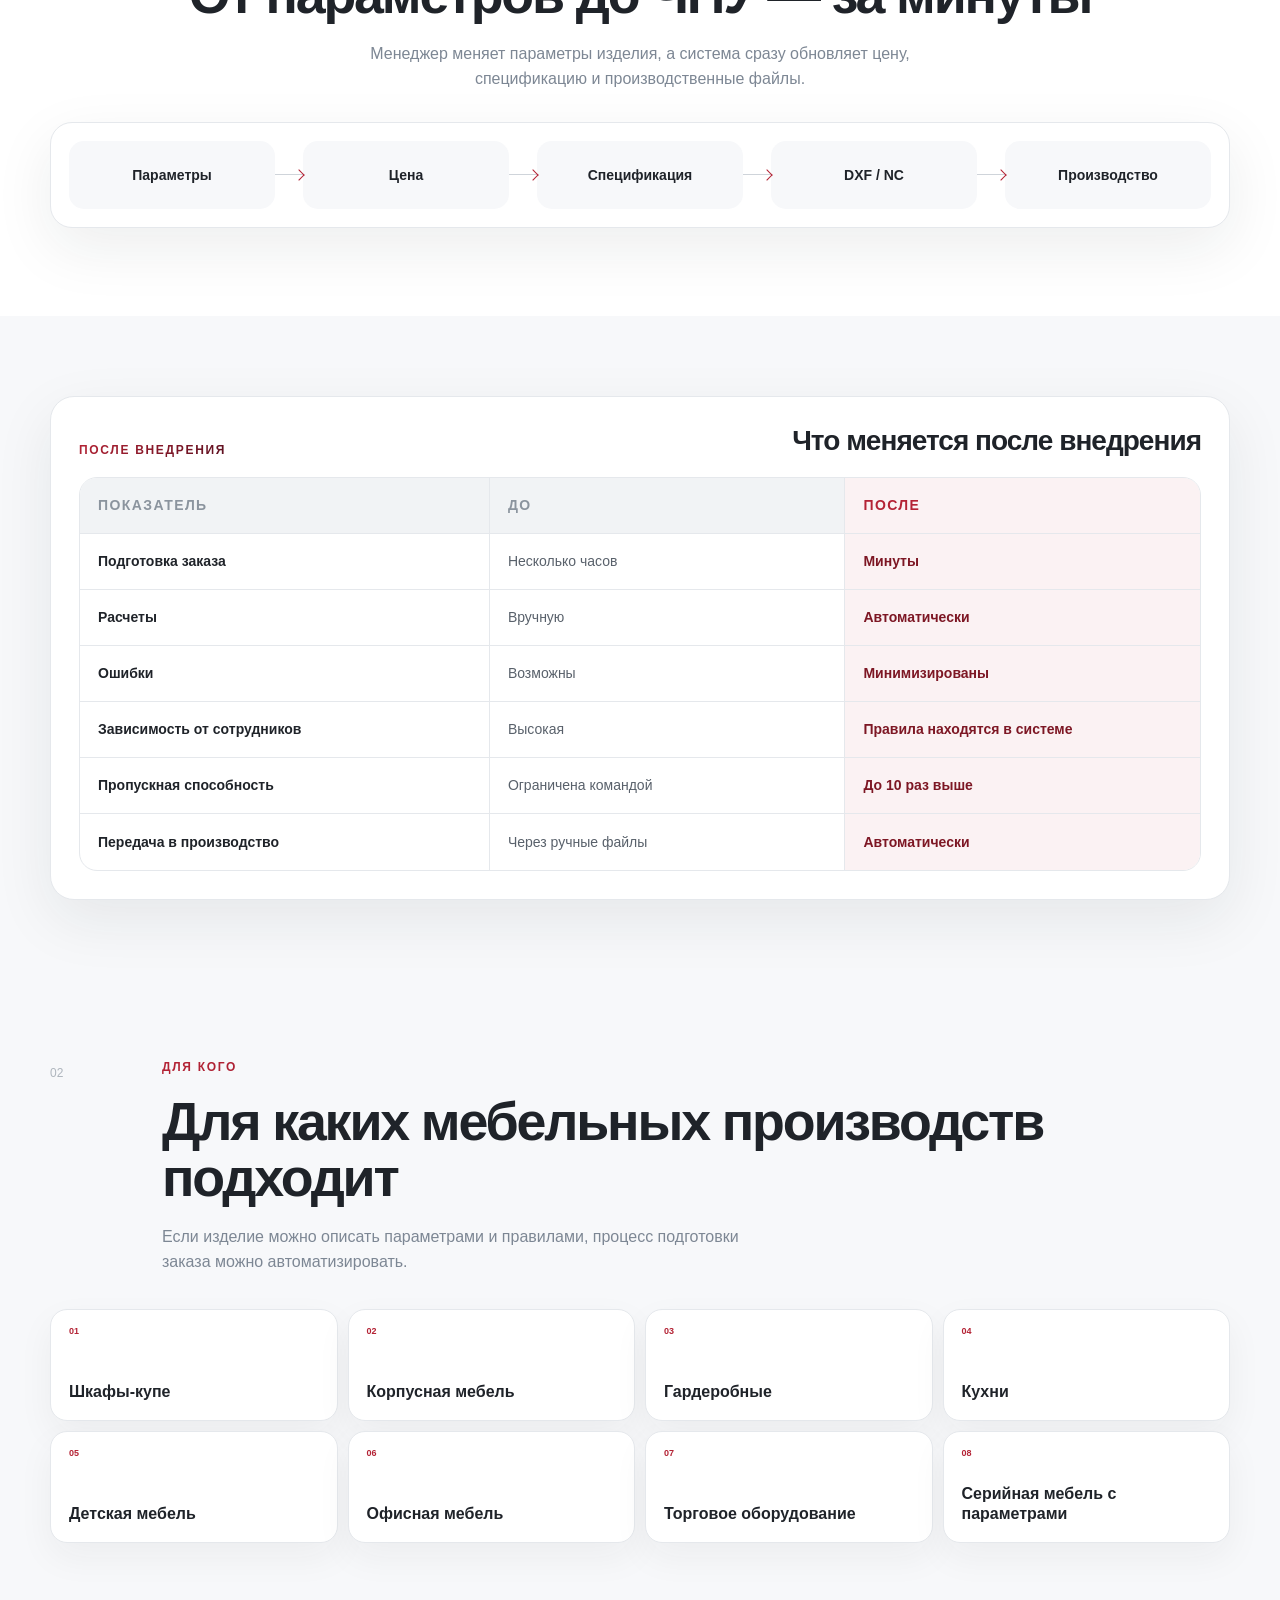
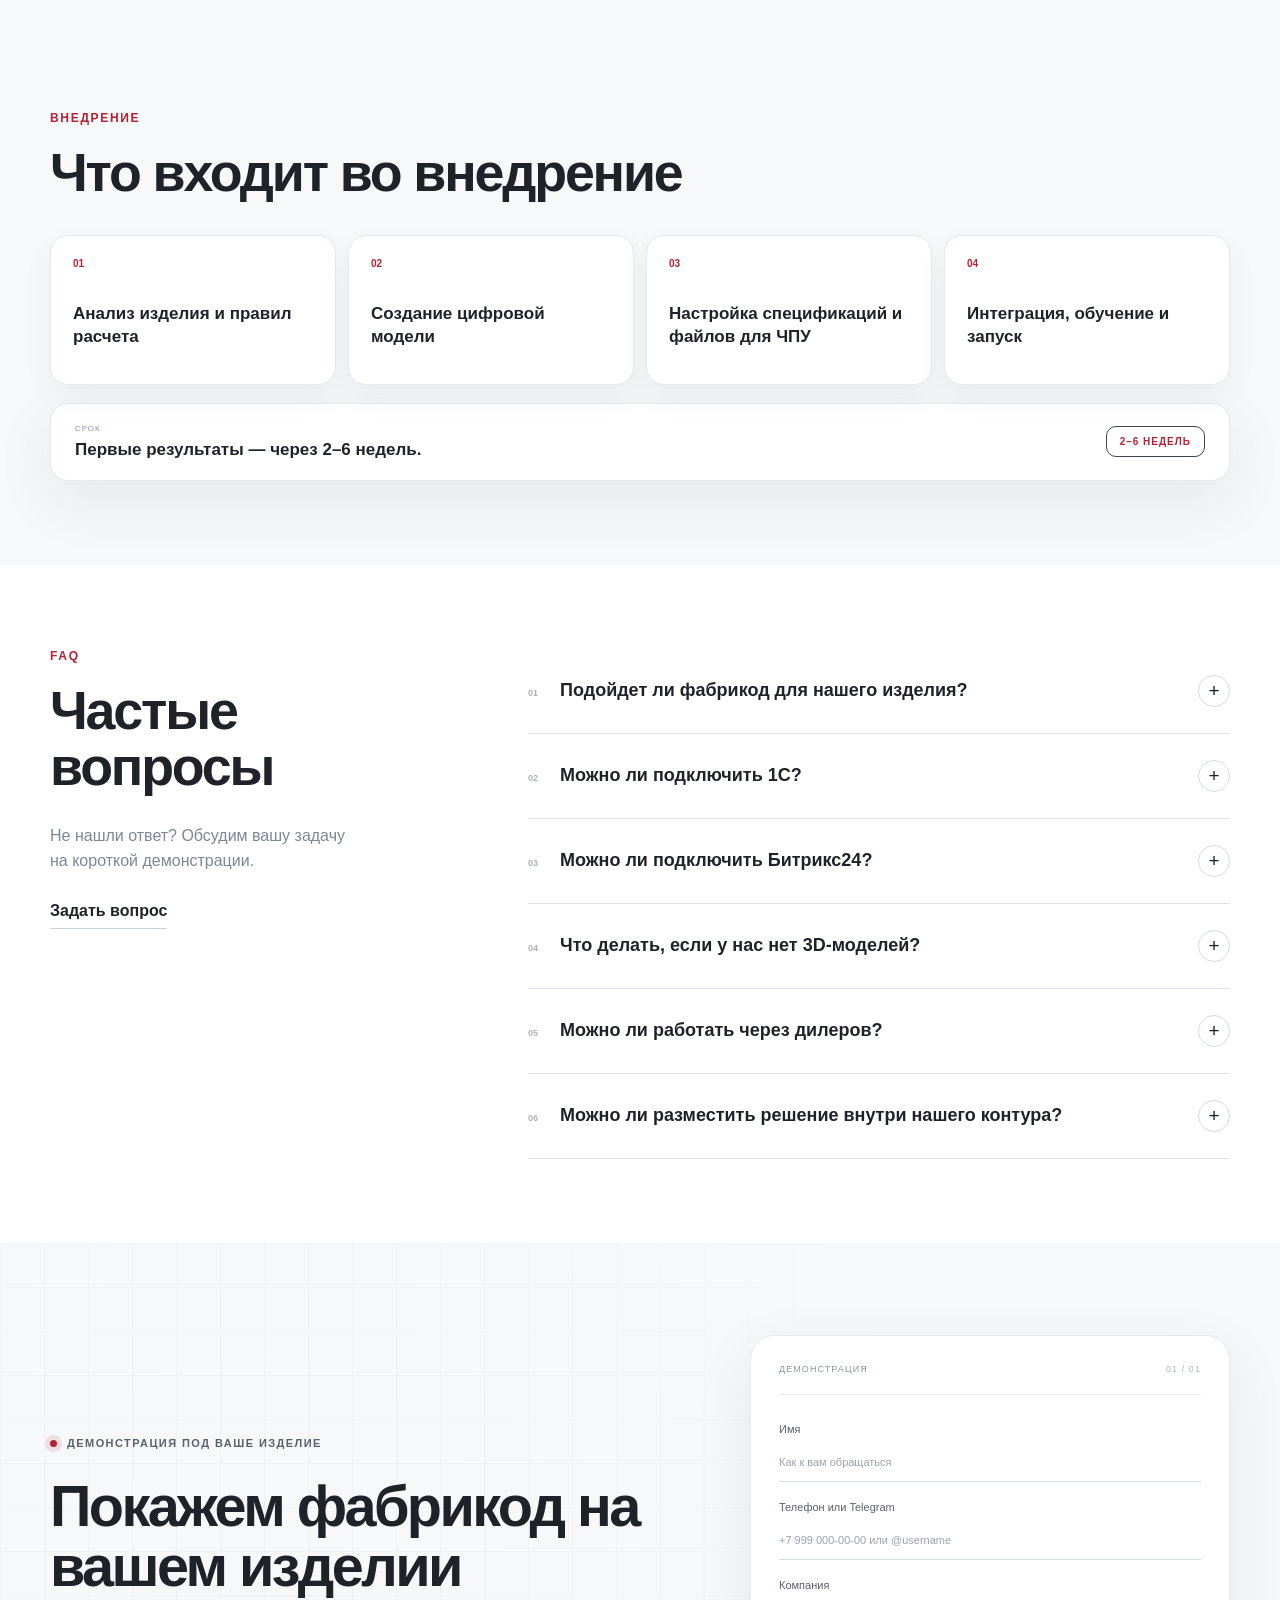
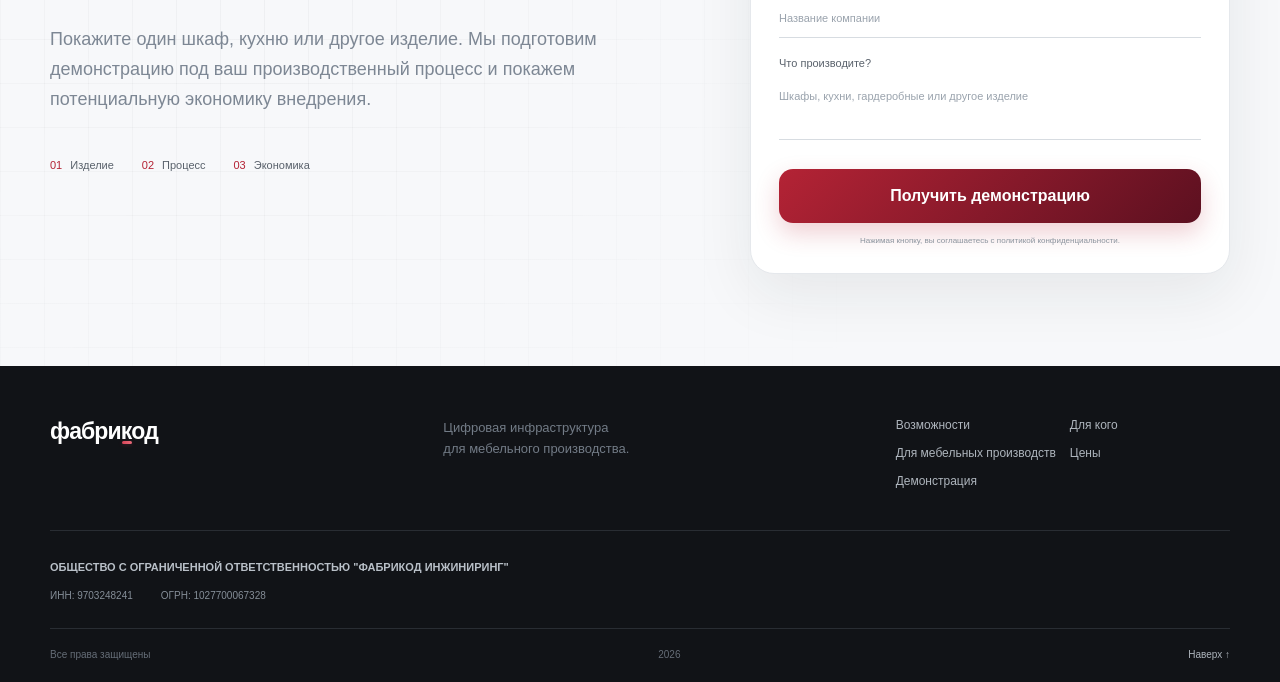
==== commit 3a4c2d11: "Refine furniture landing page" ====
--- a/furniture.html
+++ b/furniture.html
@@ -33,42 +33,43 @@
       <div class="container hero__grid">
         <div class="hero__content reveal">
           <div class="eyebrow"><span></span> Отраслевое решение для мебельных фабрик</div>
-          <h1><span>Мебельный рынок сжимается.</span> <em>Скорость подготовки заказа становится конкурентным преимуществом.</em></h1>
-          <p class="hero__lead">Пока клиент ждет расчет шкафа, кухни или гардеробной, конкуренты уже называют цену. фабрикод автоматизирует подготовку заказа и помогает обрабатывать больше заявок без увеличения штата.</p>
-          <div class="button-row"><a class="button" href="#calculator">Рассчитать экономию <span>↗</span></a><a class="button button--secondary" href="#demo">Запросить демонстрацию</a></div>
+          <h1><span>Больше мебельных заказов</span> <em>без роста штата</em></h1>
+          <p class="hero__lead">фабрикод автоматически считает шкафы, кухни и гардеробные, готовит спецификации и файлы для ЧПУ за минуты.</p>
+          <div class="button-row"><a class="button" href="#calculator">Рассчитать экономию</a><a class="button button--secondary" href="#demo">Запросить демо</a></div>
           <div class="furniture-hero__ticks">
-            <span>✓ Расчет за минуты</span>
-            <span>✓ Автоматическая спецификация</span>
-            <span>✓ Файлы для ЧПУ</span>
-            <span>✓ Меньше ошибок и переделок</span>
-          </div>
-        </div>
-        <div class="hero-visual reveal reveal--delay">
-          <div class="hero-product-shell feature-configurator-media furniture-shell">
-            <div class="product-shell__bar"><span><i></i><i></i><i></i></span><b>фабрикод / шкаф #M-2406</b><em>MK</em></div>
-            <div class="product-shell__nav"><strong>ф</strong><i></i><i></i><i></i><i></i></div>
-            <div class="product-shell__workspace"><small>ШКАФ-КУПЕ · РАССЧИТАН АВТОМАТИЧЕСКИ</small><div class="furniture-cabinet"><span></span><span></span><span></span></div><div class="shell-axis">2400 × 600 × 2600 мм</div><div class="owner-result"><span><b>2 мин</b><small>на расчет</small></span><span><b>DXF</b><small>готов к станку</small></span></div></div>
-          </div>
-          <div class="config-card">
-            <div class="config-card__top"><div><small>КОНФИГУРАТОР</small><strong>Шкаф-купе</strong></div><span>•••</span></div>
-            <div class="progress-line"><span class="active">Параметры</span><i></i><span class="active">Стоимость</span><i></i><span>Производство</span></div>
-            <div class="product-preview furniture-preview"><div class="furniture-preview__cabinet"><span></span><span></span><span></span></div><div class="dimensions"><b>2400</b><b>2600</b></div></div>
-            <div class="params"><div><small>Материал</small><strong>ЛДСП</strong></div><div><small>Фурнитура</small><strong>Blum</strong></div></div>
-            <div class="price-row"><div><small>Стоимость</small><strong>148 500 ₽</strong></div><span class="status"><i></i> Готово</span></div>
-            <div class="file-row"><span>DXF</span><span>NC</span><span>SPEC</span></div>
-          </div>
-        </div>
-      </div>
-    </section>
-
-    <section class="section market furniture-market">
-      <div class="container">
-        <div class="section-heading reveal"><span class="section-number">01</span><div><p class="kicker">Новая реальность</p><h2>Рынок изменился</h2><p>Клиентов меньше, конкуренция выше, маржа ниже. В этих условиях каждая потерянная заявка стоит дороже, чем раньше.</p></div></div>
-        <div class="market-grid">
-          <article class="metric-card reveal"><span>30–60%</span><strong>снижение спроса<br>в отдельных категориях мебели</strong></article>
-          <article class="metric-card reveal"><span>30%</span><strong>предприятий работают<br>на грани убытка</strong></article>
-          <article class="metric-card reveal"><span>↑</span><strong>стоимость привлечения<br>клиента растет</strong><div class="spark"></div></article>
-          <article class="metric-card metric-card--accent reveal"><span>↓</span><strong>маржа<br>снижается</strong><div class="spark spark--down"></div></article>
+            <span>Расчет за минуты</span>
+            <span>Автоматическая спецификация</span>
+            <span>DXF / NC для станков</span>
+            <span>Меньше ручных ошибок</span>
+          </div>
+        </div>
+        <div class="hero-visual furniture-visual reveal reveal--delay">
+          <div class="furniture-ui">
+            <div class="furniture-ui__bar"><span></span><strong>Конфигуратор шкафа</strong><b>148 500 ₽</b></div>
+            <div class="furniture-ui__screen">
+              <div class="furniture-ui__model"><div class="furniture-cabinet furniture-cabinet--hero"><span></span><span></span><span></span></div></div>
+              <div class="furniture-ui__panel">
+                <label>Размер <strong>2400 × 600 × 2600</strong></label>
+                <label>Материал <strong>ЛДСП графит</strong></label>
+                <label>Фурнитура <strong>Blum</strong></label>
+                <div class="furniture-ui__files"><span>SPEC</span><span>DXF</span><span>NC</span></div>
+              </div>
+            </div>
+          </div>
+        </div>
+      </div>
+    </section>
+
+    <section class="section furniture-market">
+      <div class="container">
+        <div class="furniture-market__panel reveal">
+          <div class="furniture-market__copy"><p class="kicker">Новая реальность</p><h2>Рынок давит на маржу</h2><p>Заявок меньше, конкуренция выше, цена ошибки дороже. Побеждают фабрики, которые быстрее считают и запускают заказ в производство.</p></div>
+          <div class="furniture-metrics">
+            <div><span>01</span><strong>Спрос снижается</strong></div>
+            <div><span>02</span><strong>Маржа падает</strong></div>
+            <div><span>03</span><strong>Клиент выбирает быстрее</strong></div>
+            <div><span>04</span><strong>Ошибки стоят дороже</strong></div>
+          </div>
         </div>
       </div>
     </section>
@@ -77,28 +78,13 @@
       <div class="container">
         <div class="section-title reveal"><p class="kicker">Точки потерь</p><h2>Где мебельные фабрики теряют деньги</h2></div>
         <div class="problem-grid">
-          <article class="problem-card reveal"><div class="icon-box">◷</div><span>01</span><h3>Медленный расчет</h3><p>Клиент ждет ответ несколько часов или дней.</p></article>
-          <article class="problem-card reveal"><div class="icon-box">×</div><span>02</span><h3>Ошибки в заказах</h3><p>Неверные размеры, материалы, фурнитура и комплектация.</p></article>
-          <article class="problem-card reveal"><div class="icon-box">⌁</div><span>03</span><h3>Перегруженные конструкторы</h3><p>Большая часть расчетов не превращается в реальные продажи.</p></article>
-          <article class="problem-card reveal"><div class="icon-box">◇</div><span>04</span><h3>Зависимость от специалистов</h3><p>Если сотрудник занят, заболел или уволился — процесс останавливается.</p></article>
-          <article class="problem-card reveal"><div class="icon-box">↺</div><span>05</span><h3>Переделки и рекламации</h3><p>Дополнительные материалы, время и репутационные потери.</p></article>
-          <article class="problem-card problem-card--dark reveal"><div class="icon-box">↗</div><span>06</span><h3>Упущенные заказы</h3><p>Пока менеджер готовит расчет, клиент уходит к конкуренту.</p></article>
-        </div>
-      </div>
-    </section>
-
-    <section class="section furniture-order-cost">
-      <div class="container">
-        <div class="section-title reveal"><p class="kicker">Цена подготовки</p><h2>Сколько стоит один мебельный заказ до продажи</h2><p>Любая заявка требует времени менеджеров, конструкторов и технологов. Даже если клиент не покупает, компания уже оплатила подготовку заказа.</p></div>
-        <div class="furniture-cost-table reveal" role="table" aria-label="Стоимость подготовки мебельного заказа">
-          <div class="furniture-cost-table__row furniture-cost-table__row--head" role="row"><strong role="columnheader">Этап</strong><span role="columnheader">Время</span><span role="columnheader">Стоимость</span></div>
-          <div class="furniture-cost-table__row" role="row"><strong role="rowheader">Компоновка 3D</strong><span>5 ч</span><span>5 000 ₽</span></div>
-          <div class="furniture-cost-table__row" role="row"><strong role="rowheader">Расчет сметы</strong><span>2,5 ч</span><span>2 500 ₽</span></div>
-          <div class="furniture-cost-table__row" role="row"><strong role="rowheader">Чертежи</strong><span>3 ч</span><span>4 500 ₽</span></div>
-          <div class="furniture-cost-table__row" role="row"><strong role="rowheader">Раскрой и G-код</strong><span>1 ч</span><span>1 500 ₽</span></div>
-          <div class="furniture-cost-table__row furniture-cost-table__row--total" role="row"><strong role="rowheader">Итого</strong><span>11,5 ч</span><span>13 500 ₽</span></div>
-        </div>
-        <div class="furniture-big-note reveal">Каждая заявка может стоить компании до 13 500 ₽ еще до получения заказа.</div>
+          <article class="problem-card reveal"><span>01</span><h3>Медленный расчет</h3><p>Клиент ждет ответ несколько часов или дней.</p></article>
+          <article class="problem-card reveal"><span>02</span><h3>Ошибки в заказах</h3><p>Неверные размеры, материалы, фурнитура и комплектация.</p></article>
+          <article class="problem-card reveal"><span>03</span><h3>Перегруженные конструкторы</h3><p>Большая часть расчетов не превращается в реальные продажи.</p></article>
+          <article class="problem-card reveal"><span>04</span><h3>Зависимость от специалистов</h3><p>Если сотрудник занят, заболел или уволился — процесс останавливается.</p></article>
+          <article class="problem-card reveal"><span>05</span><h3>Переделки и рекламации</h3><p>Дополнительные материалы, время и репутационные потери.</p></article>
+          <article class="problem-card reveal"><span>06</span><h3>Упущенные заказы</h3><p>Пока менеджер готовит расчет, клиент уходит к конкуренту.</p></article>
+        </div>
       </div>
     </section>
 
@@ -111,20 +97,20 @@
               <div class="dashboard__head"><div><span class="dot"></span> Входные данные</div><small>За месяц</small></div>
               <label>Заявок в месяц <span id="requests-value">100</span><input id="requests" type="range" min="10" max="1000" step="10" value="100"></label>
               <label>Конверсия в заказ <span id="conversion-value">20%</span><input id="conversion" type="range" min="1" max="80" value="20"></label>
-              <label>Стоимость подготовки одной заявки <span id="cost-value">13 500 ₽</span><input id="request-cost" type="range" min="500" max="50000" step="500" value="13500"></label>
+              <label>Стоимость несостоявшейся заявки <span id="cost-value">5 000 ₽</span><input id="request-cost" type="range" min="500" max="50000" step="500" value="5000"></label>
             </div>
             <div class="loss-summary">
               <div><span>Заявок в месяц</span><strong id="summary-requests">100</strong></div>
               <div><span>Конверсия в заказ</span><strong id="summary-conversion">20%</strong></div>
               <div><span>Получено заказов</span><strong id="won-orders">20</strong></div>
               <div><span>Заявок без продажи</span><strong id="lost-orders">80</strong></div>
-              <div><span>Стоимость подготовки заявки</span><strong id="summary-cost">13 500 ₽</strong></div>
+              <div><span>Стоимость несостоявшейся заявки</span><strong id="summary-cost">5 000 ₽</strong></div>
             </div>
           </div>
           <div class="loss-calculator__result">
             <small>ПОТЕРИ НА НЕВЫИГРАННЫХ ЗАЯВКАХ</small>
-            <div class="loss-number loss-number--main"><strong id="monthly-cost">1 080 000 ₽</strong><p>Потери в месяц.</p></div>
-            <div class="loss-number"><strong id="yearly-cost">12 960 000 ₽</strong><p>Потери в год.</p></div>
+            <div class="loss-number loss-number--main"><strong id="monthly-cost">400 000 ₽</strong><p>Потери в месяц.</p></div>
+            <div class="loss-number"><strong id="yearly-cost">4 800 000 ₽</strong><p>Потери в год.</p></div>
           </div>
         </div>
       </div>
@@ -132,29 +118,8 @@
 
     <section class="section solution">
       <div class="container">
-        <div class="section-title section-title--center reveal"><p class="kicker">Решение</p><h2>Как фабрикод решает проблему</h2><p>фабрикод рассчитывает мебельный заказ и готовит документацию автоматически. Клиент получает ответ сразу, а производство получает готовые файлы в нужном формате для станка.</p></div>
-        <div class="order-pipeline reveal"><article><span>01</span><i>▤</i><strong>Клиент выбирает параметры</strong></article><b>→</b><article><span>02</span><i>₽</i><strong>Система рассчитывает стоимость</strong></article><b>→</b><article><span>03</span><i>≡</i><strong>Формируется спецификация</strong></article><b>→</b><article><span>04</span><i>NC</i><strong>Создаются файлы для ЧПУ</strong></article><b>→</b><article class="pipeline-final"><span>05</span><i>✓</i><strong>Заказ поступает в производство</strong></article></div>
-      </div>
-    </section>
-
-    <section class="section furniture-example">
-      <div class="container furniture-example__grid">
-        <div class="furniture-example__copy reveal"><p class="kicker">Пример изделия</p><h2>На примере обычного шкафа</h2><p>Любое изменение параметров автоматически меняет цену, спецификацию и производственные файлы. Все обновляется одновременно: без ошибок, переделок, повторных расчетов и лишней работы сотрудников.</p><ul class="check-list"><li>Цена обновляется автоматически</li><li>Спецификация пересчитывается</li><li>Карты раскроя обновляются</li><li>DXF / NC / SPEC формируются автоматически</li><li>Менеджер не ждет конструктора</li></ul></div>
-        <div class="furniture-configurator reveal reveal--delay">
-          <div class="form-head"><span>КОНФИГУРАТОР ШКАФА</span><i>LIVE</i></div>
-          <div class="furniture-configurator__body">
-            <div class="furniture-configurator__model"><div class="furniture-cabinet furniture-cabinet--large"><span></span><span></span><span></span></div><strong>148 500 ₽</strong><small>DXF / NC / SPEC готовы</small></div>
-            <div class="furniture-configurator__params">
-              <label>Ширина <span>2400 мм</span></label>
-              <label>Высота <span>2600 мм</span></label>
-              <label>Количество секций <span>3</span></label>
-              <label>Материал <span>ЛДСП</span></label>
-              <label>Фурнитура <span>Blum</span></label>
-              <label>Цвет фасада <span>Графит</span></label>
-              <label>Наполнение <span>Полки + штанги</span></label>
-            </div>
-          </div>
-        </div>
+        <div class="section-title section-title--center reveal"><p class="kicker">Как работает фабрикод</p><h2>От параметров до ЧПУ — за минуты</h2><p>Менеджер меняет параметры изделия, а система сразу обновляет цену, спецификацию и производственные файлы.</p></div>
+        <div class="furniture-process reveal"><span>Параметры</span><i></i><span>Цена</span><i></i><span>Спецификация</span><i></i><span>DXF / NC</span><i></i><span>Производство</span></div>
       </div>
     </section>
 
@@ -175,23 +140,11 @@
       </div>
     </section>
 
-    <section class="section furniture-economy">
-      <div class="container">
-        <div class="section-title reveal"><p class="kicker">Экономика</p><h2>Экономика внедрения</h2></div>
-        <div class="before-after__grid reveal">
-          <article class="state-card"><span>БЫЛО</span><div><small>Заявки</small><strong>100 заявок</strong></div><div><small>Заказы</small><strong>20 заказов</strong></div><div><small>Выручка</small><strong>2 млн ₽</strong></div><div><small>Прибыль</small><strong>500 тыс ₽</strong></div></article>
-          <article class="state-card state-card--after"><span>СТАЛО</span><div><small>Заявки</small><strong>1000 заявок</strong></div><div><small>Заказы</small><strong>200 заказов</strong></div><div><small>Выручка</small><strong>16 млн ₽</strong></div><div><small>Прибыль</small><strong>9,1 млн ₽</strong></div></article>
-        </div>
-        <div class="furniture-big-note reveal">Даже снизив цену на 20%, мебельное производство может заработать кратно больше за счет роста пропускной способности.</div>
-        <p class="dashboard-note reveal">Расчет является примером. Реальную экономику считаем отдельно под ваше производство.</p>
-      </div>
-    </section>
-
     <section class="section audience-cards">
       <div class="container">
         <div class="section-heading reveal"><span class="section-number">02</span><div><p class="kicker">Для кого</p><h2>Для каких мебельных производств подходит</h2><p>Если изделие можно описать параметрами и правилами, процесс подготовки заказа можно автоматизировать.</p></div></div>
         <div class="audience-grid">
-          <article class="audience-card reveal"><span>01</span><i>▥</i><strong>Шкафы-купе</strong></article><article class="audience-card reveal"><span>02</span><i>▤</i><strong>Корпусная мебель</strong></article><article class="audience-card reveal"><span>03</span><i>▧</i><strong>Гардеробные</strong></article><article class="audience-card reveal"><span>04</span><i>⌑</i><strong>Кухни</strong></article><article class="audience-card reveal"><span>05</span><i>◫</i><strong>Детская мебель</strong></article><article class="audience-card reveal"><span>06</span><i>▯</i><strong>Офисная мебель</strong></article><article class="audience-card reveal"><span>07</span><i>⌗</i><strong>Торговое оборудование</strong></article><article class="audience-card reveal"><span>08</span><i>≡</i><strong>Серийная мебель с параметрами</strong></article>
+          <article class="audience-card reveal"><span>01</span><strong>Шкафы-купе</strong></article><article class="audience-card reveal"><span>02</span><strong>Корпусная мебель</strong></article><article class="audience-card reveal"><span>03</span><strong>Гардеробные</strong></article><article class="audience-card reveal"><span>04</span><strong>Кухни</strong></article><article class="audience-card reveal"><span>05</span><strong>Детская мебель</strong></article><article class="audience-card reveal"><span>06</span><strong>Офисная мебель</strong></article><article class="audience-card reveal"><span>07</span><strong>Торговое оборудование</strong></article><article class="audience-card reveal"><span>08</span><strong>Серийная мебель с параметрами</strong></article>
         </div>
       </div>
     </section>
@@ -200,15 +153,15 @@
       <div class="container">
         <div class="section-title reveal"><p class="kicker">Внедрение</p><h2>Что входит во внедрение</h2></div>
         <div class="timeline furniture-timeline reveal">
-          <article><span>01</span><div class="timeline-icon">◇</div><h3>Анализ изделия</h3></article><article><span>02</span><div class="timeline-icon">▧</div><h3>Создание цифровой модели</h3></article><article><span>03</span><div class="timeline-icon">⌁</div><h3>Настройка правил расчета</h3></article><article><span>04</span><div class="timeline-icon">≡</div><h3>Настройка спецификаций</h3></article><article><span>05</span><div class="timeline-icon">NC</div><h3>Настройка файлов для станков</h3></article><article><span>06</span><div class="timeline-icon">⇄</div><h3>Интеграция с сайтом и CRM</h3></article><article><span>07</span><div class="timeline-icon">✓</div><h3>Обучение сотрудников</h3></article><article><span>08</span><div class="timeline-icon">▶</div><h3>Запуск</h3></article>
-        </div>
-        <div class="speed-note reveal"><div class="speed-note__icon">↗</div><div><small>СРОК</small><strong>Первые результаты — через 2–6 недель.</strong></div><span>2–6 НЕДЕЛЬ</span></div>
+          <article><span>01</span><h3>Анализ изделия и правил расчета</h3></article><article><span>02</span><h3>Создание цифровой модели</h3></article><article><span>03</span><h3>Настройка спецификаций и файлов для ЧПУ</h3></article><article><span>04</span><h3>Интеграция, обучение и запуск</h3></article>
+        </div>
+        <div class="speed-note reveal"><div><small>СРОК</small><strong>Первые результаты — через 2–6 недель.</strong></div><span>2–6 НЕДЕЛЬ</span></div>
       </div>
     </section>
 
     <section class="section faq" id="faq">
       <div class="container faq__grid">
-        <div class="faq__title reveal"><p class="kicker">FAQ</p><h2>Частые<br>вопросы</h2><p>Не нашли ответ? Обсудим вашу задачу на короткой демонстрации.</p><a class="text-link" href="#demo">Задать вопрос <span>↗</span></a></div>
+        <div class="faq__title reveal"><p class="kicker">FAQ</p><h2>Частые<br>вопросы</h2><p>Не нашли ответ? Обсудим вашу задачу на короткой демонстрации.</p><a class="text-link" href="#demo">Задать вопрос</a></div>
         <div class="accordion reveal">
           <article class="accordion__item"><button type="button" aria-expanded="false"><span><i>01</i>Подойдет ли фабрикод для нашего изделия?</span><b>+</b></button><div class="accordion__content"><p>Если изделие можно описать параметрами и правилами, процесс подготовки заказа можно автоматизировать.</p></div></article>
           <article class="accordion__item"><button type="button" aria-expanded="false"><span><i>02</i>Можно ли подключить 1С?</span><b>+</b></button><div class="accordion__content"><p>Да. Возможна интеграция с 1С, CRM, ERP и внутренними системами.</p></div></article>
@@ -230,7 +183,7 @@
           <label>Телефон или Telegram<input type="text" name="contact" placeholder="+7 999 000-00-00 или @username" required></label>
           <label>Компания<input type="text" name="company" placeholder="Название компании"></label>
           <label>Что производите?<textarea name="product" placeholder="Шкафы, кухни, гардеробные или другое изделие" rows="3"></textarea></label>
-          <button class="button" type="submit">Получить демонстрацию <span>↗</span></button>
+          <button class="button" type="submit">Получить демонстрацию</button>
           <small>Нажимая кнопку, вы соглашаетесь с политикой конфиденциальности.</small>
           <div class="form-success" role="status"><span>✓</span><strong>Спасибо.</strong><p>Мы свяжемся с вами и подготовим демонстрацию под ваше изделие.</p></div>
         </form>
--- a/styles.css
+++ b/styles.css
@@ -178,3 +178,45 @@
 @media(max-width:1024px){.furniture-page .hero__grid,.furniture-example__grid{grid-template-columns:1fr}.furniture-configurator__body{grid-template-columns:1fr}.furniture-configurator__params{border-left:0;border-top:1px solid #353c45}.furniture-timeline{grid-template-columns:repeat(2,1fr)}}
 @media(max-width:760px){.furniture-hero__ticks{grid-template-columns:1fr}.furniture-cost-table__row{grid-template-columns:1fr .55fr .75fr}.furniture-cost-table__row>*{padding:16px 12px;font-size:12px}.furniture-big-note{padding:24px;font-size:26px}.furniture-configurator__body{min-height:auto}.furniture-configurator__model{min-height:360px}.furniture-cabinet,.furniture-cabinet--large{width:190px;height:205px}.furniture-cabinet span:after{margin-top:78px}.furniture-timeline{grid-template-columns:1fr}.furniture-timeline article{min-height:150px;padding-left:24px}.furniture-timeline .timeline-icon{position:static;width:64px;height:64px}.furniture-page .cost .loss-calculator__result{border-left:0;border-top:1px solid var(--line);min-height:360px}}
 @media(max-width:480px){.furniture-page .hero h1{font-size:31px}.furniture-cost-table{margin-left:-7px;margin-right:-7px}.furniture-cost-table__row>*{padding:14px 8px;font-size:10px}.furniture-configurator__params label{align-items:flex-start;flex-direction:column;gap:5px;padding:11px 0}.furniture-configurator__params span{text-align:left}.furniture-configurator__model strong{font-size:26px}}
+
+/* Furniture landing editorial pass */
+.furniture-page .section{padding:88px 0}
+.furniture-page .section-title,.furniture-page .section-heading{margin-bottom:34px}
+.furniture-page .section-title h2,.furniture-page .section-heading h2,.furniture-page .faq__title h2{font-size:clamp(34px,4.2vw,54px);letter-spacing:-.04em}
+.furniture-page .section-title>p:last-child,.furniture-page .section-heading>div>p:last-child{margin-top:18px;font-size:16px;line-height:1.6}
+.furniture-page .hero{min-height:760px;padding-top:142px;padding-bottom:70px}
+.furniture-page .hero__grid{grid-template-columns:.88fr 1.12fr;gap:58px}
+.furniture-page .hero h1{max-width:620px;margin-bottom:22px;font-size:clamp(46px,5.2vw,72px);line-height:.98}
+.furniture-page .hero h1>span{margin-bottom:8px}
+.furniture-page .hero__lead{max-width:560px;margin-bottom:30px;font-size:19px;line-height:1.55}
+.furniture-page .button{gap:0}
+.furniture-hero__ticks{max-width:640px;margin-top:28px;display:flex;flex-wrap:wrap;gap:14px 24px;color:#6d7680;font-size:13px;font-weight:550}
+.furniture-hero__ticks span{padding:0;border:0;border-radius:0;background:transparent;box-shadow:none}
+.furniture-hero__ticks span:before{content:"";width:6px;height:6px;margin-right:9px;display:inline-block;border-radius:50%;background:var(--orange);vertical-align:middle}
+.furniture-visual{height:520px}
+.furniture-ui{position:absolute;inset:10px 0 25px;overflow:hidden;border:1px solid #303740;border-radius:28px;background:#171a1f;box-shadow:0 36px 80px rgba(31,35,41,.2)}
+.furniture-ui__bar{height:58px;padding:0 22px;display:flex;align-items:center;gap:18px;border-bottom:1px solid #303740;color:#fff}
+.furniture-ui__bar>span{width:34px;height:10px;border-radius:12px;background:linear-gradient(90deg,#606a75 0 28%,#424b55 28% 56%,#303842 56%)}
+.furniture-ui__bar strong{font-size:14px}.furniture-ui__bar b{margin-left:auto;color:#fff;font-size:20px;letter-spacing:-.03em}
+.furniture-ui__screen{height:calc(100% - 58px);display:grid;grid-template-columns:1fr 270px;background-image:linear-gradient(rgba(255,255,255,.025) 1px,transparent 1px),linear-gradient(90deg,rgba(255,255,255,.025) 1px,transparent 1px);background-size:28px 28px}
+.furniture-ui__model{position:relative;min-height:420px}
+.furniture-cabinet--hero{width:300px;height:280px;top:46%}
+.furniture-cabinet--hero:before{content:"";position:absolute;left:34px;right:34px;top:28px;height:1px;background:#59636e;box-shadow:0 74px 0 #59636e,0 148px 0 #59636e}
+.furniture-ui__panel{margin:24px 24px 24px 0;padding:22px;border:1px solid #38414a;border-radius:18px;background:#22272e}
+.furniture-ui__panel label{min-height:66px;display:flex;flex-direction:column;justify-content:center;border-bottom:1px solid #38414a;color:#8f99a4;font-size:10px;text-transform:uppercase;letter-spacing:.08em}
+.furniture-ui__panel strong{margin-top:8px;color:#fff;font-size:15px;text-transform:none;letter-spacing:0}
+.furniture-ui__files{display:grid;grid-template-columns:repeat(3,1fr);gap:8px;margin-top:20px}.furniture-ui__files span{height:42px;display:grid;place-items:center;border-radius:10px;background:#303740;color:#fff;font-size:10px;font-weight:850}
+.furniture-market{background:#fff}
+.furniture-market__panel{padding:38px;border:1px solid var(--line);border-radius:28px;background:#fff;box-shadow:var(--shadow)}
+.furniture-market__copy{display:grid;grid-template-columns:.8fr 1fr;gap:46px;align-items:end;margin-bottom:32px}.furniture-market__copy h2{margin:0;font-size:clamp(34px,4.2vw,54px);line-height:1.04;letter-spacing:-.04em}.furniture-market__copy p:last-child{margin:0;color:var(--muted);font-size:16px;line-height:1.6}
+.furniture-metrics{display:grid;grid-template-columns:repeat(4,1fr);gap:10px}.furniture-metrics div{min-height:96px;padding:18px;border:1px solid var(--line);border-radius:18px;background:#f7f8fa}.furniture-metrics span{display:block;margin-bottom:18px;color:var(--orange);font-size:10px;font-weight:850}.furniture-metrics strong{font-size:16px;line-height:1.3}
+.furniture-page .problem-grid{gap:10px}.furniture-page .problem-card{min-height:190px;padding:24px;border-radius:18px}.furniture-page .problem-card:before{content:"";width:26px;height:3px;position:absolute;left:24px;top:24px;border-radius:5px;background:var(--orange)}.furniture-page .problem-card>span{right:22px;top:21px;color:#aeb5bd;font-size:10px;font-weight:850}.furniture-page .problem-card h3{margin:52px 0 9px;font-size:19px}.furniture-page .problem-card p{font-size:14px;line-height:1.5}
+.furniture-page .cost{padding-top:92px;padding-bottom:92px;background:#f7f8fa}.furniture-page .loss-calculator{border-radius:24px}.furniture-page .loss-calculator__data{padding:30px}.furniture-page .loss-calculator__result{padding:32px}.furniture-page .loss-number{padding:26px 0}.furniture-page .loss-number strong{font-size:clamp(34px,4.3vw,56px)}
+.furniture-page .solution{background:#fff}.furniture-page .solution .section-title{margin-bottom:30px}.furniture-process{padding:18px;display:grid;grid-template-columns:1fr 28px 1fr 28px 1fr 28px 1fr 28px 1fr;align-items:center;border:1px solid var(--line);border-radius:22px;background:#fff;box-shadow:var(--shadow)}.furniture-process span{min-height:68px;display:grid;place-items:center;border-radius:15px;background:#f7f8fa;font-size:14px;font-weight:800;text-align:center}.furniture-process i{height:1px;background:#cfd4da;position:relative}.furniture-process i:after{content:"";width:7px;height:7px;position:absolute;right:0;top:-3px;border-top:1px solid var(--orange);border-right:1px solid var(--orange);transform:rotate(45deg)}
+.furniture-page .furniture-after{padding-top:80px;padding-bottom:80px}.furniture-page .before-after{margin-top:0;padding:28px;border-radius:24px}.furniture-page .before-after__heading{margin-bottom:20px}.furniture-page .before-after__heading h3{font-size:28px}.furniture-page .before-after__row{min-height:56px}.furniture-page .before-after__row>*{padding:15px 18px;font-size:14px}.furniture-page .before-after__row>span:last-child{background:#fbf2f3;color:#7d1724;font-weight:850}
+.furniture-page .audience-cards{padding-top:80px}.furniture-page .audience-grid{gap:10px}.furniture-page .audience-card{height:112px;padding:18px;border-radius:17px;justify-content:flex-end}.furniture-page .audience-card>i{display:none}.furniture-page .audience-card>span{left:18px;right:auto;top:16px;color:var(--orange);font-weight:850}.furniture-page .audience-card strong{font-size:16px;line-height:1.25}
+.furniture-page .implementation{padding-top:80px;padding-bottom:84px}.furniture-timeline{grid-template-columns:repeat(4,1fr);gap:12px}.furniture-timeline article{min-height:150px;padding:22px;border-radius:18px}.furniture-timeline article>span{display:block;color:var(--orange);font-size:10px;font-weight:850}.furniture-timeline h3{margin:34px 0 0;font-size:17px;line-height:1.35}.furniture-page .speed-note{margin-top:18px;padding:20px 24px;border-radius:18px}.furniture-page .speed-note{grid-template-columns:1fr auto}.furniture-page .speed-note strong{font-size:17px}
+.furniture-page .faq{padding-top:84px;padding-bottom:84px}.furniture-page .final-cta{padding:92px 0}.furniture-page .final-cta__copy h2{font-size:clamp(36px,4.5vw,58px)}.furniture-page .demo-form{padding:28px}.furniture-page .demo-form .button{gap:0}
+@media(max-width:1024px){.furniture-page .hero__grid,.furniture-market__copy{grid-template-columns:1fr}.furniture-metrics{grid-template-columns:repeat(2,1fr)}.furniture-ui__screen{grid-template-columns:1fr}.furniture-ui__panel{margin:0 20px 20px}.furniture-timeline{grid-template-columns:repeat(2,1fr)}}
+@media(max-width:760px){.furniture-page .section{padding:66px 0}.furniture-page .hero{padding-top:112px}.furniture-page .hero h1{font-size:40px}.furniture-visual{height:500px}.furniture-ui__bar b{font-size:16px}.furniture-ui__panel label{min-height:50px}.furniture-cabinet--hero{width:220px;height:230px}.furniture-metrics,.furniture-page .problem-grid,.furniture-page .audience-grid,.furniture-timeline{grid-template-columns:1fr}.furniture-process{grid-template-columns:1fr;gap:8px}.furniture-process i{height:24px;width:1px;margin:auto}.furniture-process i:after{right:-3px;top:auto;bottom:0;transform:rotate(135deg)}.furniture-page .before-after{padding:18px}.furniture-page .before-after__row>*{padding:13px 9px;font-size:11px}.furniture-page .speed-note{grid-template-columns:1fr;gap:12px}.furniture-page .speed-note>span{justify-self:start}}
+@media(max-width:480px){.furniture-page .hero h1{font-size:34px}.furniture-page .hero__lead{font-size:16px}.furniture-visual{height:455px}.furniture-ui{border-radius:20px}.furniture-ui__bar{padding:0 14px}.furniture-ui__bar strong{font-size:12px}.furniture-ui__bar>span{display:none}.furniture-cabinet--hero{width:185px;height:205px}.furniture-market__panel{padding:24px}.furniture-page .loss-number strong{font-size:32px}.furniture-page .audience-card{height:98px}}
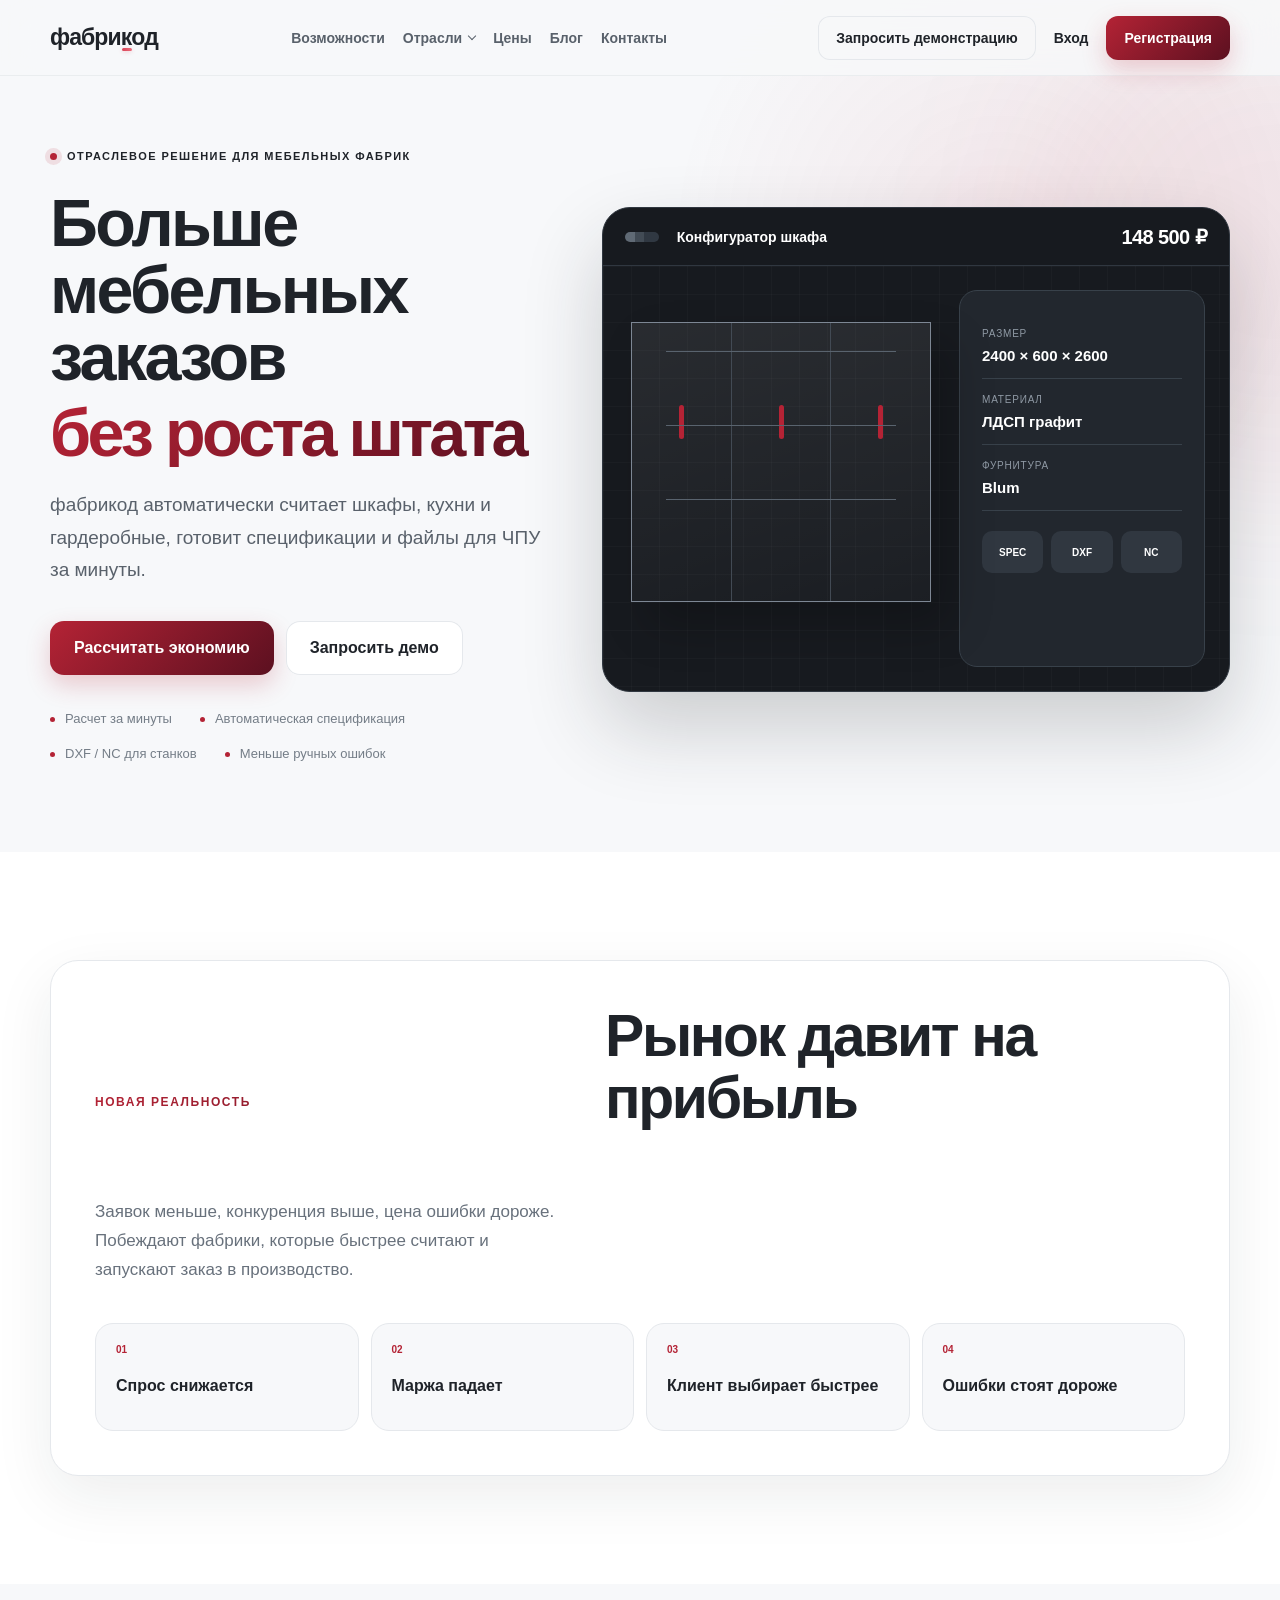
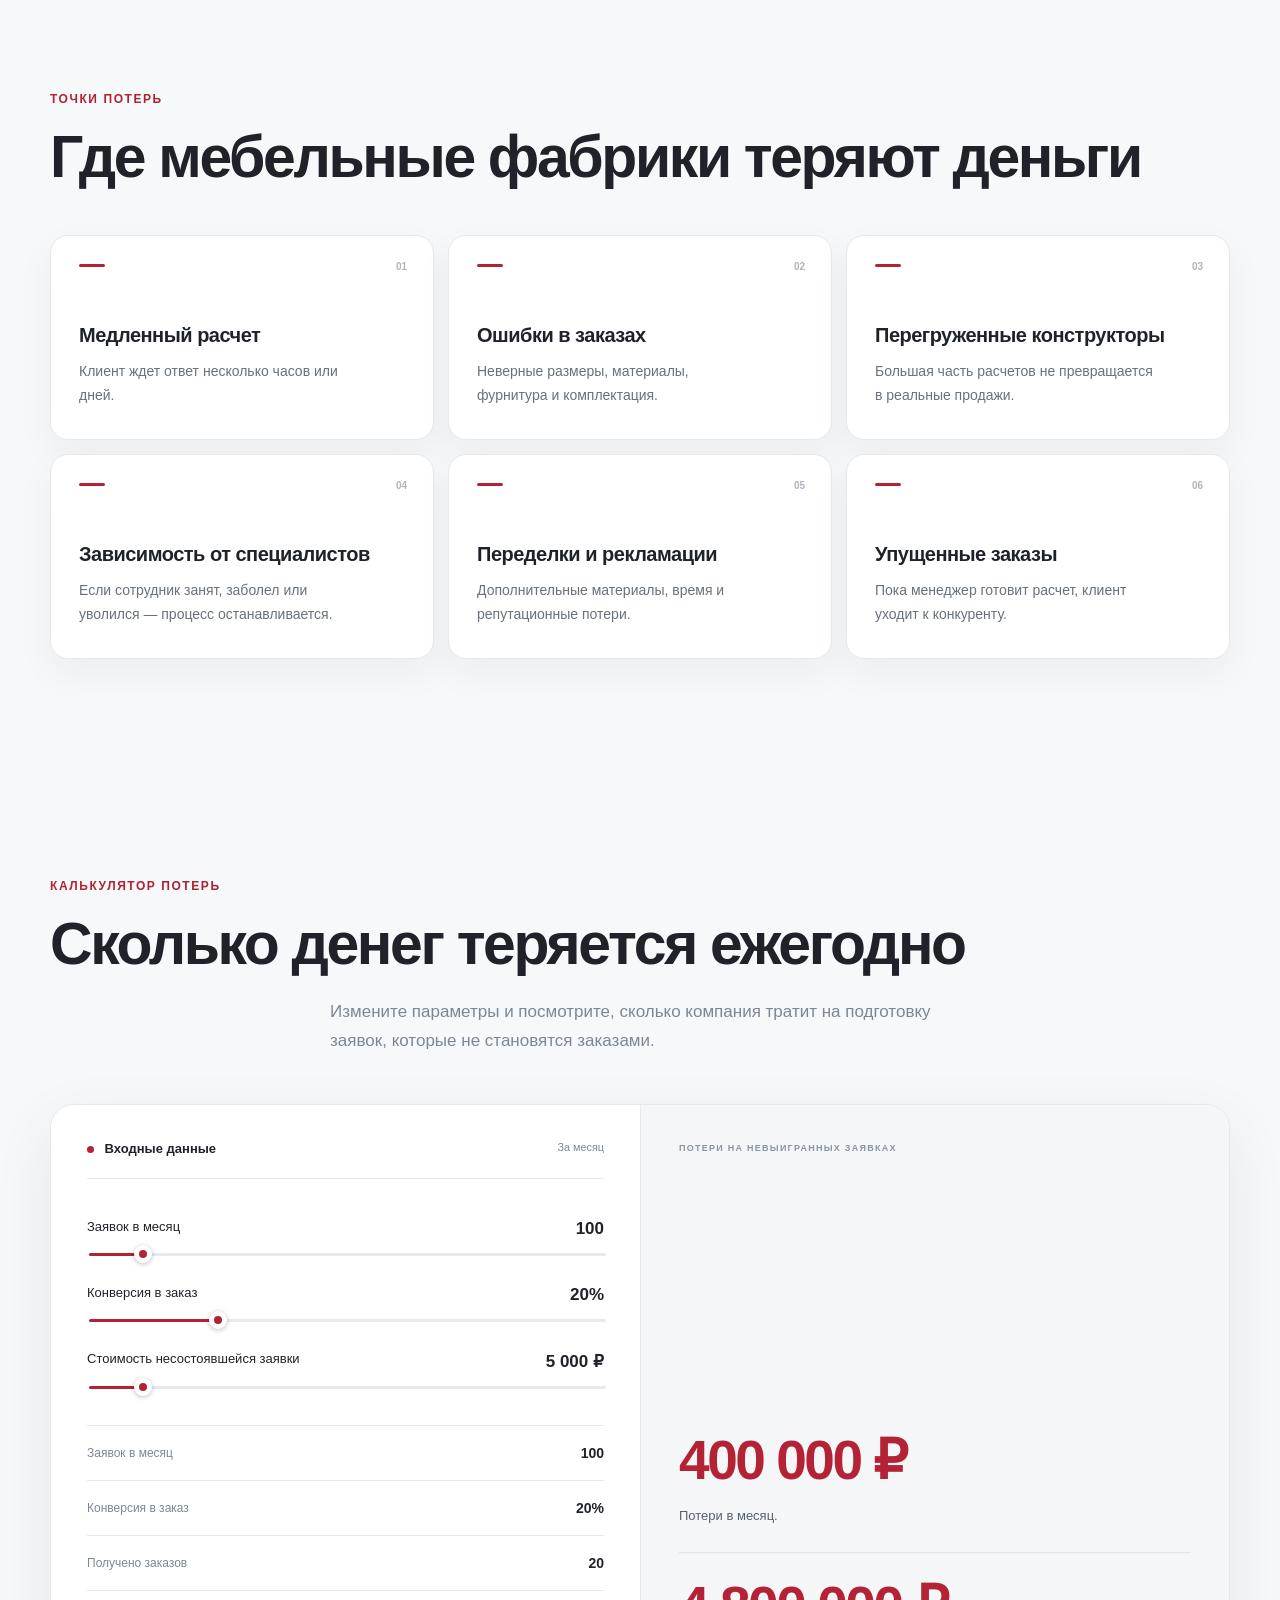
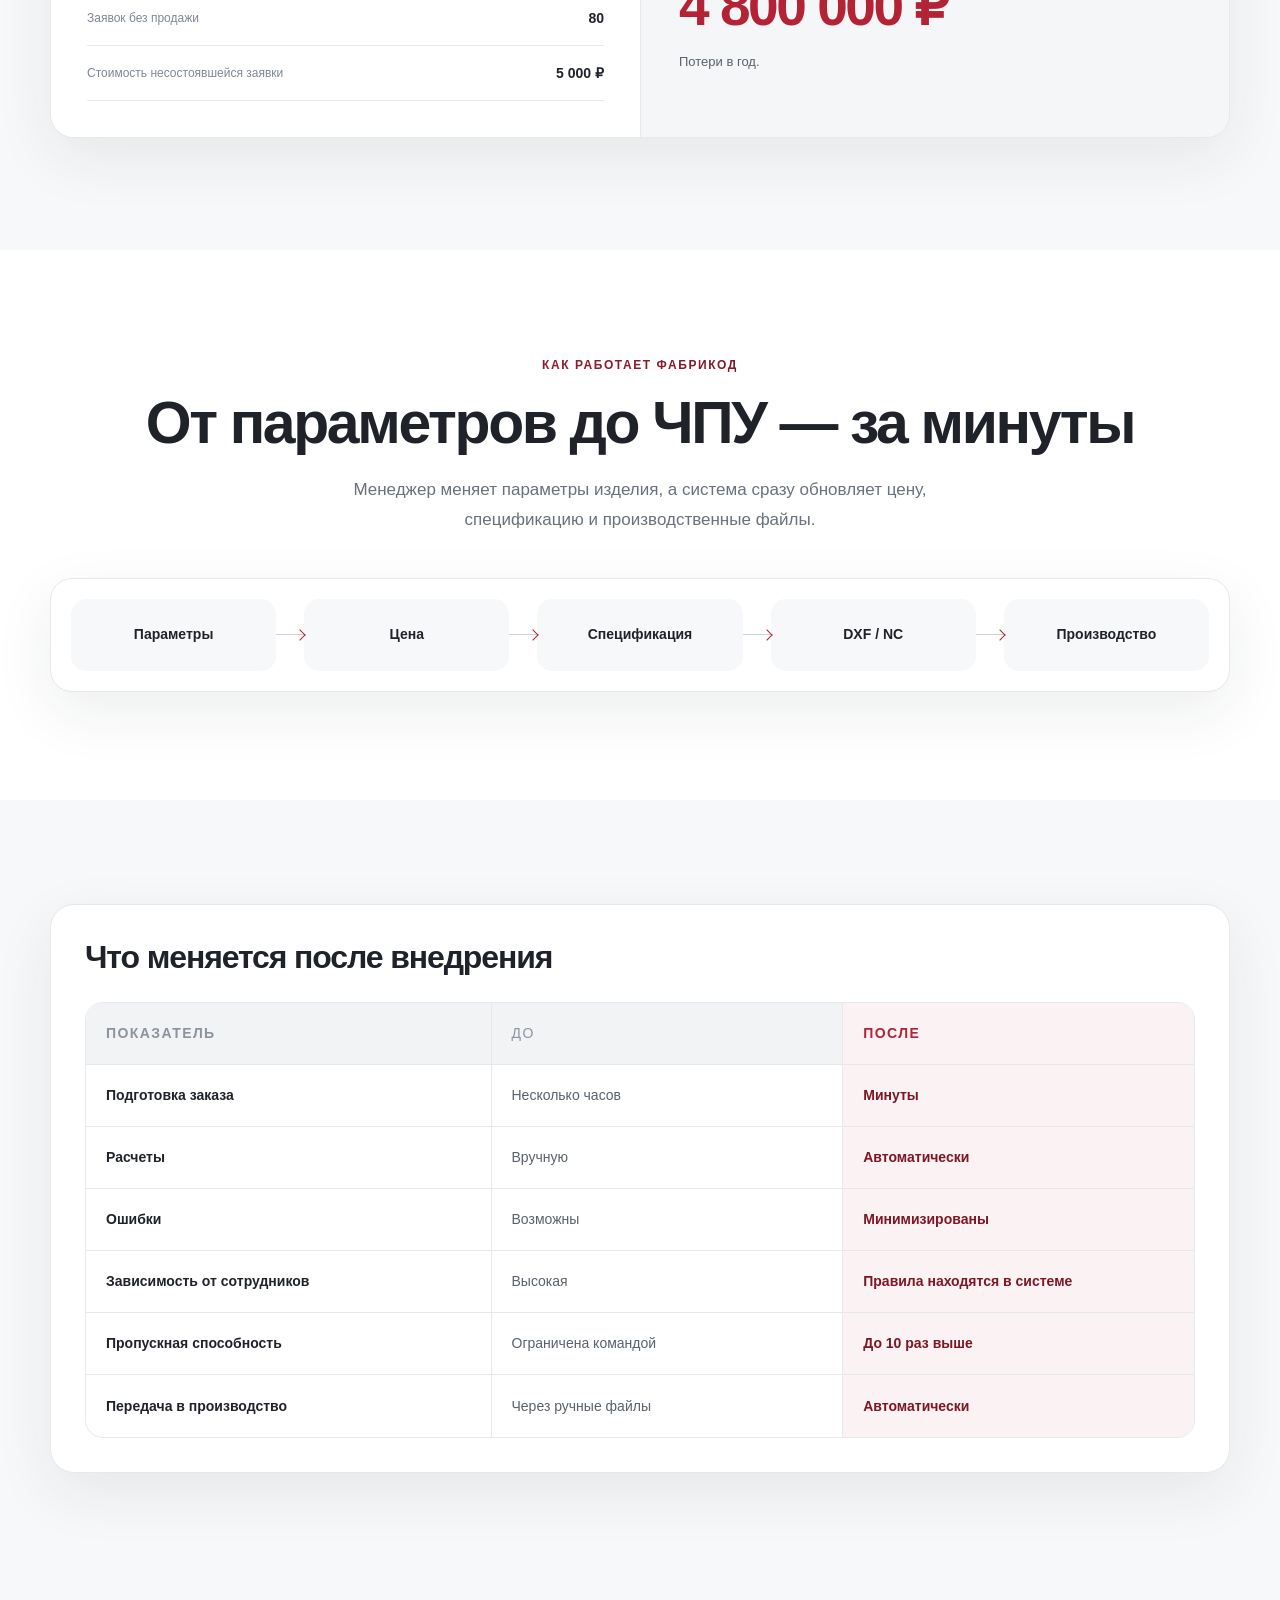
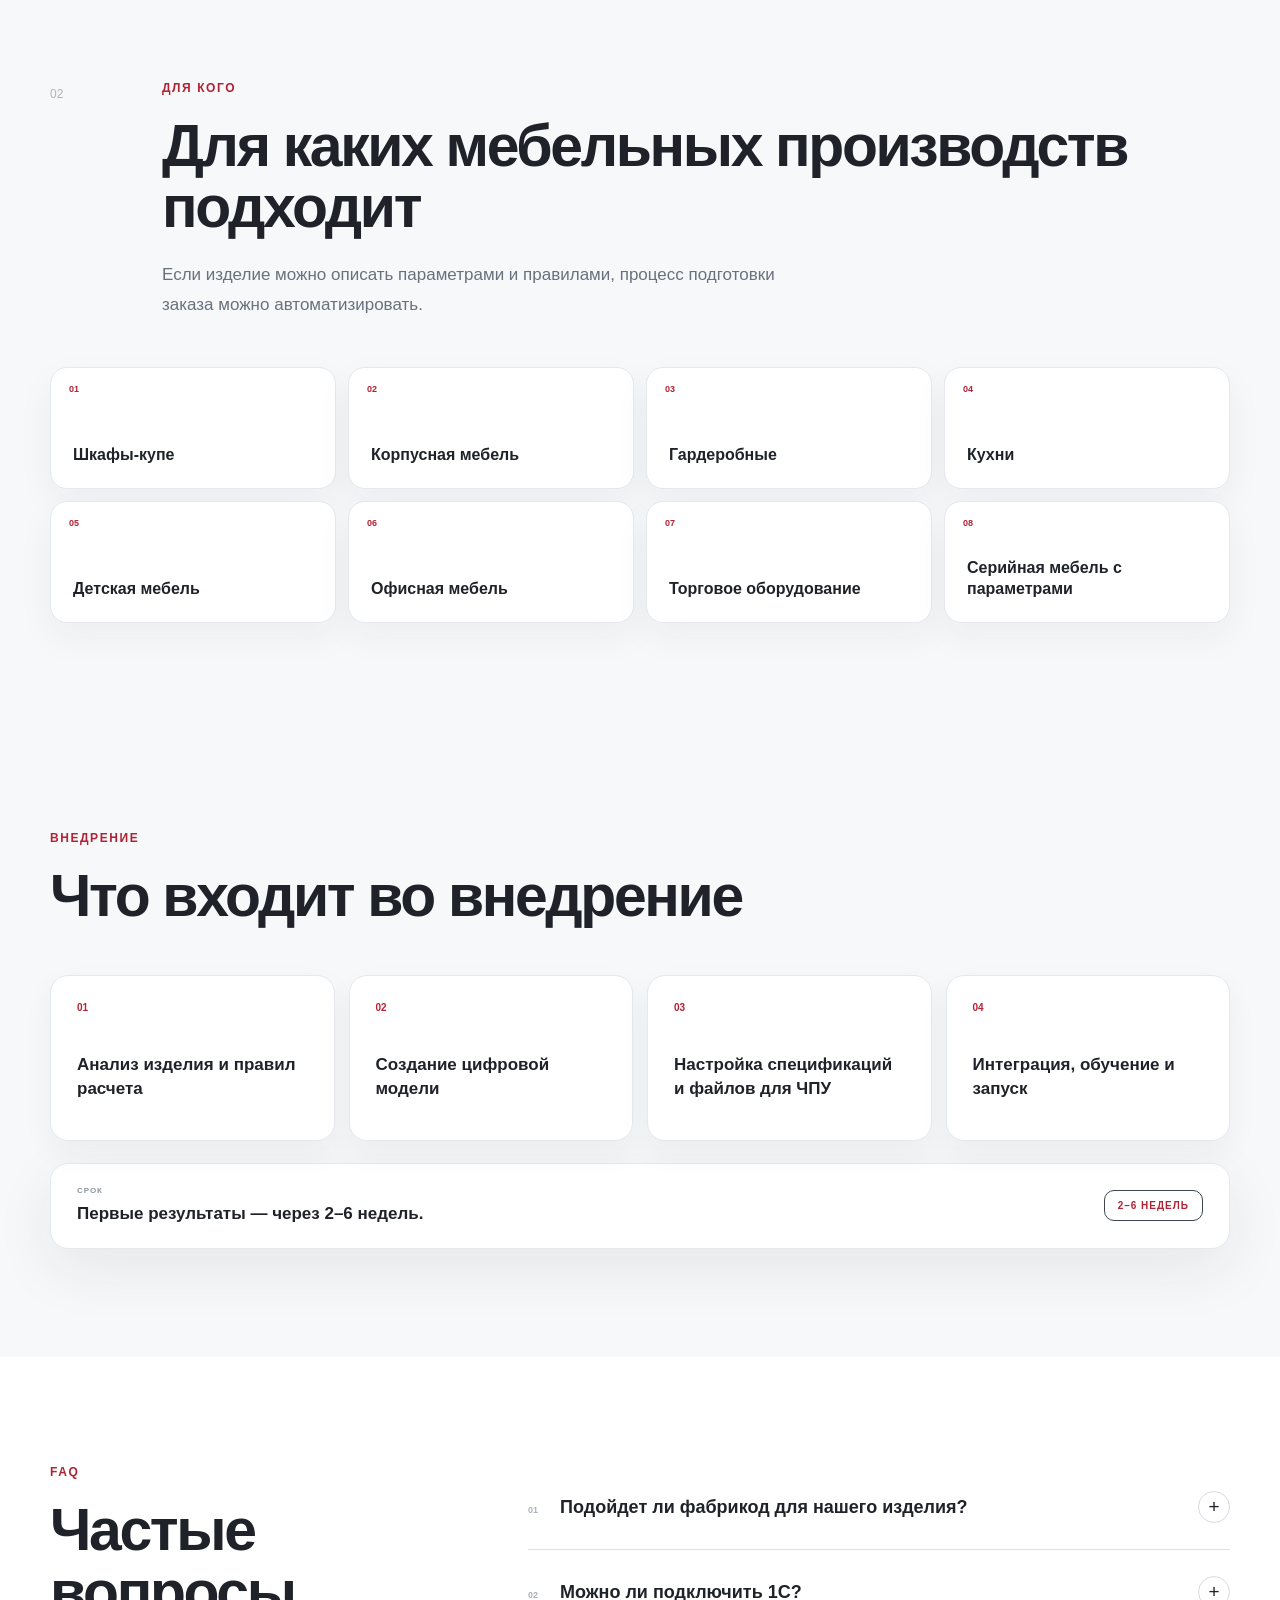
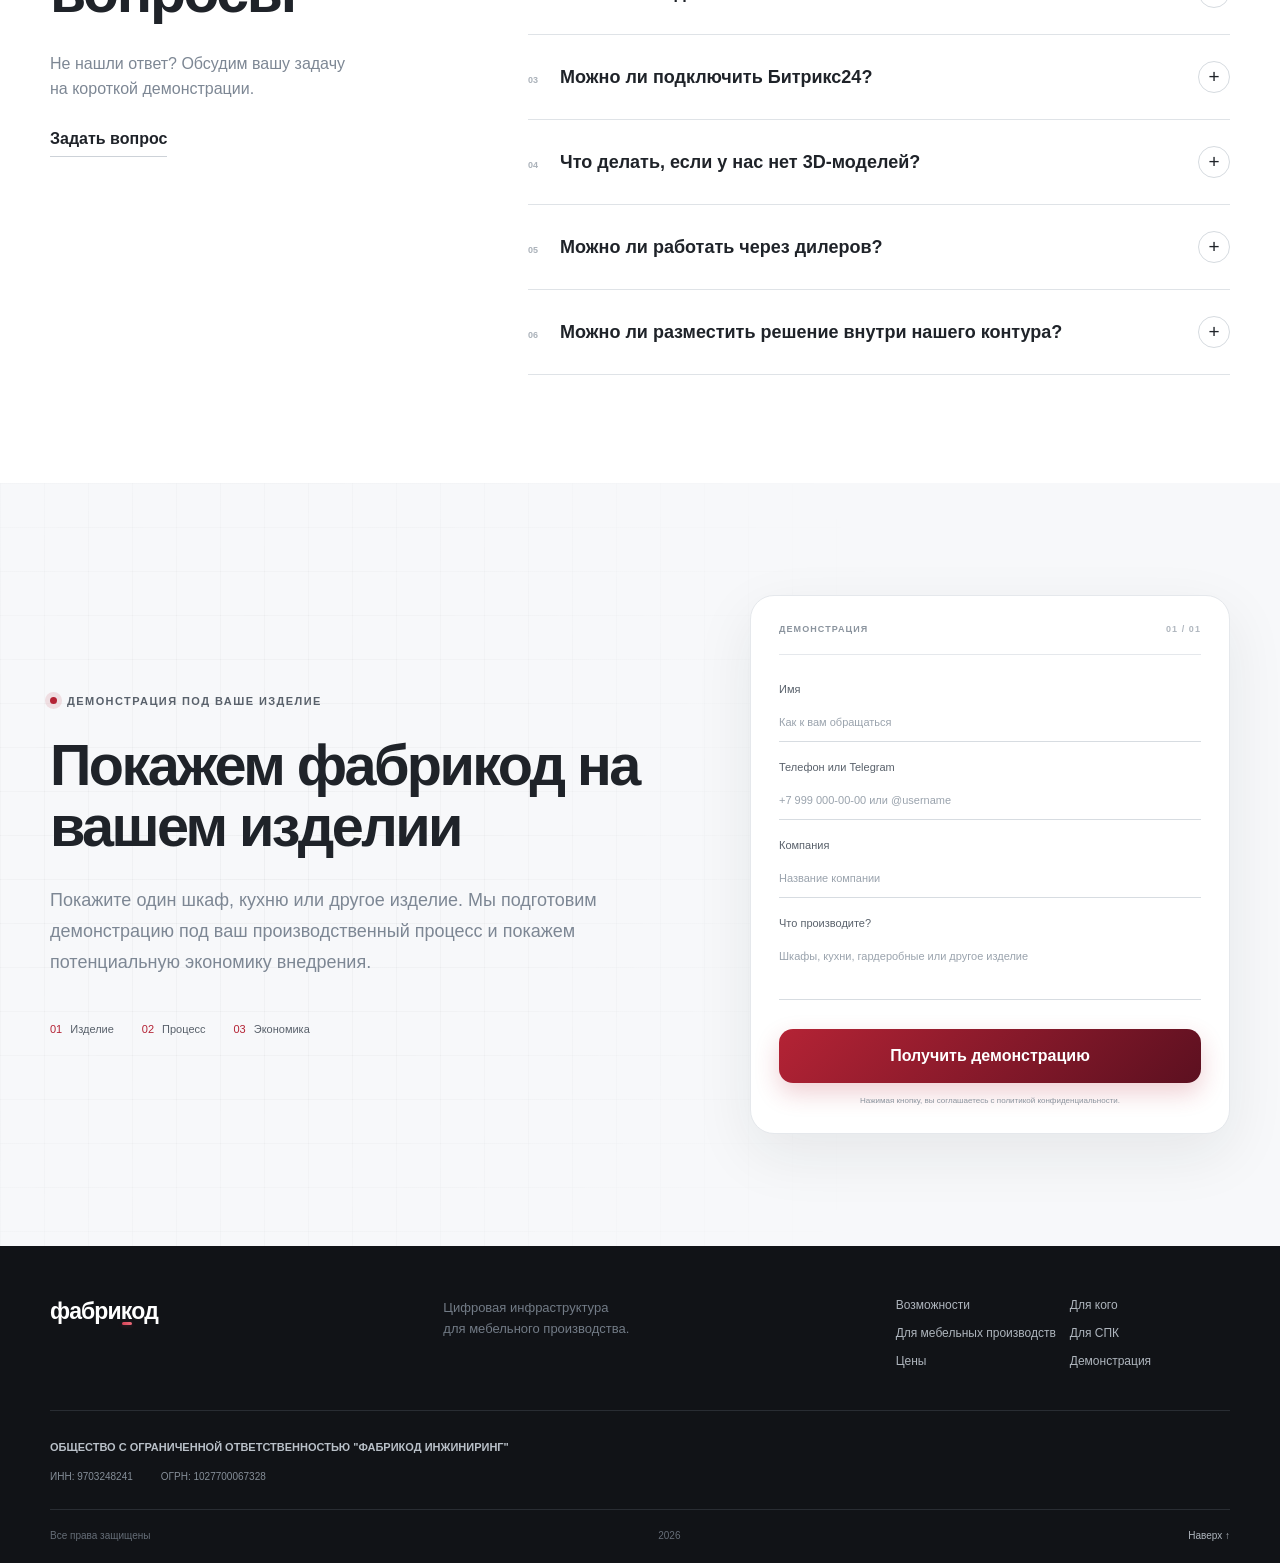
==== commit d6f86c02: "Add windows systems landing" ====
--- a/furniture.html
+++ b/furniture.html
@@ -15,7 +15,7 @@
         <span>фабри<span class="logo__accent">к</span>од</span>
       </a>
       <nav class="nav" id="main-nav" aria-label="Основная навигация">
-        <a href="index.html#features">Возможности</a><div class="nav__dropdown"><a class="nav__dropdown-toggle" href="index.html#audience">Отрасли</a><div class="nav__dropdown-menu"><a href="furniture.html">Мебель</a></div></div><a href="index.html#pricing">Цены</a><a href="index.html#blog">Блог</a><a href="index.html#contacts">Контакты</a>
+        <a href="index.html#features">Возможности</a><div class="nav__dropdown"><a class="nav__dropdown-toggle" href="index.html#audience">Отрасли</a><div class="nav__dropdown-menu"><a href="furniture.html">Мебель</a><a href="windows.html">Окна и СПК</a></div></div><a href="index.html#pricing">Цены</a><a href="index.html#blog">Блог</a><a href="index.html#contacts">Контакты</a>
         <div class="nav__auth"><a class="button button--small button--secondary" href="index.html#login">Вход</a><a class="button button--small" href="index.html#registration">Регистрация</a></div>
       </nav>
       <div class="header__actions">
@@ -63,7 +63,7 @@
     <section class="section furniture-market">
       <div class="container">
         <div class="furniture-market__panel reveal">
-          <div class="furniture-market__copy"><p class="kicker">Новая реальность</p><h2>Рынок давит на маржу</h2><p>Заявок меньше, конкуренция выше, цена ошибки дороже. Побеждают фабрики, которые быстрее считают и запускают заказ в производство.</p></div>
+          <div class="furniture-market__copy"><p class="kicker">Новая реальность</p><h2>Рынок давит на прибыль</h2><p>Заявок меньше, конкуренция выше, цена ошибки дороже. Побеждают фабрики, которые быстрее считают и запускают заказ в производство.</p></div>
           <div class="furniture-metrics">
             <div><span>01</span><strong>Спрос снижается</strong></div>
             <div><span>02</span><strong>Маржа падает</strong></div>
@@ -126,7 +126,7 @@
     <section class="section cost furniture-after">
       <div class="container">
         <div class="before-after reveal">
-          <div class="before-after__heading"><p class="kicker">После внедрения</p><h3>Что меняется после внедрения</h3></div>
+          <div class="before-after__heading"><h3>Что меняется после внедрения</h3></div>
           <div class="before-after__table" role="table" aria-label="Сравнение процесса до и после внедрения">
             <div class="before-after__row before-after__row--head" role="row"><strong role="columnheader">Показатель</strong><span role="columnheader">До</span><span role="columnheader">После</span></div>
             <div class="before-after__row" role="row"><strong role="rowheader">Подготовка заказа</strong><span>Несколько часов</span><span>Минуты</span></div>
@@ -192,7 +192,7 @@
   </main>
 
   <footer class="footer">
-    <div class="container footer__top"><a class="logo logo--light" href="#top"><span>фабри<span class="logo__accent">к</span>од</span></a><p>Цифровая инфраструктура<br>для мебельного производства.</p><div class="footer__links"><a href="index.html#features">Возможности</a><a href="index.html#audience">Для кого</a><a href="furniture.html">Для мебельных производств</a><a href="index.html#pricing">Цены</a><a href="#demo">Демонстрация</a></div></div>
+    <div class="container footer__top"><a class="logo logo--light" href="#top"><span>фабри<span class="logo__accent">к</span>од</span></a><p>Цифровая инфраструктура<br>для мебельного производства.</p><div class="footer__links"><a href="index.html#features">Возможности</a><a href="index.html#audience">Для кого</a><a href="furniture.html">Для мебельных производств</a><a href="windows.html">Для СПК</a><a href="index.html#pricing">Цены</a><a href="#demo">Демонстрация</a></div></div>
     <div class="container footer__legal"><strong>ОБЩЕСТВО С ОГРАНИЧЕННОЙ ОТВЕТСТВЕННОСТЬЮ "ФАБРИКОД ИНЖИНИРИНГ"</strong><span>ИНН: 9703248241</span><span>ОГРН: 1027700067328</span></div>
     <div class="container footer__bottom"><span>Все права защищены</span><span>2026</span><a href="#top">Наверх ↑</a></div>
   </footer>
--- a/styles.css
+++ b/styles.css
@@ -112,7 +112,7 @@
 .furniture-page .hero h1{font-size:clamp(38px,4.6vw,62px)}
 .furniture-page .hero h1>em{max-width:720px}
 .furniture-page .hero__lead{max-width:650px}
-.furniture-hero__ticks{margin-top:28px;display:grid;grid-template-columns:1fr 1fr;gap:10px 18px;color:#59616b;font-size:13px;font-weight:700}
+.furniture-hero__ticks{margin-top:28px;display:grid;grid-template-columns:1fr 1fr;gap:10px 18px;color:#59616b;font-size:13px;font-weight:400}
 .furniture-hero__ticks span{padding:10px 12px;border:1px solid var(--line);border-radius:12px;background:rgba(255,255,255,.72);box-shadow:0 8px 22px rgba(31,35,41,.04)}
 .furniture-shell .product-shell__workspace{background-color:#171a1f}
 .furniture-cabinet{width:240px;height:210px;position:absolute;left:50%;top:48%;display:grid;grid-template-columns:repeat(3,1fr);border:1px solid #7d8794;transform:translate(-50%,-50%);box-shadow:18px 24px 42px rgba(0,0,0,.22)}
@@ -122,7 +122,7 @@
 .furniture-page .market,.furniture-page .problems,.furniture-order-cost,.furniture-page .solution,.furniture-example,.furniture-economy,.furniture-page .implementation,.furniture-page .faq{background:#fff}
 .furniture-page .problems,.furniture-page .audience-cards,.furniture-page .implementation{background:#f7f8fa}
 .furniture-page .metric-card,.furniture-page .problem-card,.furniture-page .audience-card,.furniture-page .order-pipeline article{background:#fff;box-shadow:0 14px 36px rgba(31,35,41,.05)}
-.furniture-page .metric-card>span{width:auto;min-width:44px;padding:0 10px;font-size:13px;font-weight:850}
+.furniture-page .metric-card>span{width:auto;min-width:44px;padding:0 10px;font-size:13px;font-weight:650}
 .furniture-page .problem-card--dark{background:#fff;border-color:var(--line);color:var(--ink)}
 .furniture-page .problem-card--dark .icon-box{background:#f2f4f6;color:var(--orange)}
 .furniture-page .problem-card--dark p{color:var(--muted)}
@@ -132,9 +132,9 @@
 .furniture-cost-table__row>*{margin:0;padding:22px 28px;display:flex;align-items:center}
 .furniture-cost-table__row span{border-left:1px solid var(--line);color:#59616b}
 .furniture-cost-table__row--head{min-height:54px;background:#f1f3f5}
-.furniture-cost-table__row--head>*{padding-top:16px;padding-bottom:16px;color:#8b949e!important;font-size:10px;font-weight:850;text-transform:uppercase;letter-spacing:.12em}
-.furniture-cost-table__row--total{background:#fbf2f3}.furniture-cost-table__row--total>*{font-weight:850;color:var(--ink)}
-.furniture-big-note{margin-top:22px;padding:30px 34px;border:1px solid rgba(180,35,53,.18);border-radius:24px;background:#fff;box-shadow:0 18px 42px rgba(31,35,41,.06);color:var(--orange);font-size:clamp(24px,3.5vw,42px);font-weight:850;line-height:1.14;letter-spacing:-.04em}
+.furniture-cost-table__row--head>*{padding-top:16px;padding-bottom:16px;color:#8b949e!important;font-size:10px;font-weight:650;text-transform:uppercase;letter-spacing:.12em}
+.furniture-cost-table__row--total{background:#fbf2f3}.furniture-cost-table__row--total>*{font-weight:650;color:var(--ink)}
+.furniture-big-note{margin-top:22px;padding:30px 34px;border:1px solid rgba(180,35,53,.18);border-radius:24px;background:#fff;box-shadow:0 18px 42px rgba(31,35,41,.06);color:var(--orange);font-size:clamp(24px,3.5vw,42px);font-weight:650;line-height:1.14;letter-spacing:-.04em}
 .furniture-page .cost{--orange:#b42335;--orange2:#5c1020;--accent-gradient:linear-gradient(135deg,var(--orange),var(--orange2));background:#fff;color:var(--ink)}
 .furniture-page .cost .section-title h2,.furniture-page .cost .before-after h3{color:var(--ink)}
 .furniture-page .cost .section-title>p:last-child,.furniture-page .cost .dashboard-note{color:var(--muted)}
@@ -155,7 +155,7 @@
 .furniture-example__copy>p{max-width:560px;color:var(--muted);font-size:17px;line-height:1.65}
 .check-list{margin:32px 0 0;padding:0;list-style:none}.check-list li{padding:15px 0 15px 30px;position:relative;border-bottom:1px solid var(--line);font-weight:750}.check-list li:before{content:"✓";position:absolute;left:0;color:var(--orange);font-weight:900}
 .furniture-configurator{overflow:hidden;border:1px solid #333a43;border-radius:26px;background:#1b1f24;box-shadow:0 30px 70px rgba(31,35,41,.18);color:#fff}
-.furniture-configurator .form-head{border-color:#353c45}.furniture-configurator__body{display:grid;grid-template-columns:1fr .78fr;min-height:430px}.furniture-configurator__model{position:relative;display:grid;place-items:center;background-image:linear-gradient(rgba(255,255,255,.03) 1px,transparent 1px),linear-gradient(90deg,rgba(255,255,255,.03) 1px,transparent 1px);background-size:26px 26px}.furniture-cabinet--large{width:255px;height:250px}.furniture-configurator__model strong{position:absolute;left:28px;bottom:45px;font-size:33px;letter-spacing:-.04em}.furniture-configurator__model small{position:absolute;left:28px;bottom:24px;color:#89939e;font-size:10px}.furniture-configurator__params{padding:24px;border-left:1px solid #353c45}.furniture-configurator__params label{min-height:48px;display:flex;align-items:center;justify-content:space-between;gap:14px;border-bottom:1px solid #353c45;color:#8f99a4;font-size:11px}.furniture-configurator__params span{color:#fff;font-weight:750;text-align:right}
+.furniture-configurator .form-head{border-color:#353c45}.furniture-configurator__body{display:grid;grid-template-columns:1fr .78fr;min-height:430px}.furniture-configurator__model{position:relative;display:grid;place-items:center;background-image:linear-gradient(rgba(255,255,255,.03) 1px,transparent 1px),linear-gradient(90deg,rgba(255,255,255,.03) 1px,transparent 1px);background-size:26px 26px}.furniture-cabinet--large{width:255px;height:250px}.furniture-configurator__model strong{position:absolute;left:28px;bottom:45px;font-size:33px;letter-spacing:-.04em}.furniture-configurator__model small{position:absolute;left:28px;bottom:24px;color:#89939e;font-size:10px}.furniture-configurator__params{padding:24px;border-left:1px solid #353c45}.furniture-configurator__params label{min-height:48px;display:flex;align-items:center;justify-content:space-between;gap:14px;border-bottom:1px solid #353c45;color:#8f99a4;font-size:11px}.furniture-configurator__params span{color:#fff;font-weight:600;text-align:right}
 .furniture-page .furniture-after{background:#f7f8fa}
 .furniture-page .before-after{border-color:var(--line);background:#fff;box-shadow:var(--shadow)}
 .furniture-page .before-after__table{border-color:var(--line);background:#fff}
@@ -169,7 +169,7 @@
 .furniture-economy .state-card--after>span{background:rgba(180,35,53,.1);color:var(--orange)}
 .furniture-economy .state-card--after>div{border-color:rgba(180,35,53,.16)}.furniture-economy .state-card--after small{color:#7d8794}.furniture-economy .state-card--after strong{color:var(--ink)}
 .furniture-timeline{grid-template-columns:repeat(4,1fr);gap:20px}.furniture-timeline:before{display:none}.furniture-timeline article{min-height:230px;padding:24px;border:1px solid var(--line);border-radius:22px;background:#fff;box-shadow:0 12px 30px rgba(31,35,41,.05);text-align:left}.furniture-timeline .timeline-icon{margin:26px 0 28px}.furniture-timeline h3{font-size:16px}
-.furniture-page .speed-note{background:#fff;border:1px solid var(--line);box-shadow:var(--shadow);color:var(--ink)}.furniture-page .speed-note small{color:#8b949e}.furniture-page .speed-note>span{color:var(--orange);font-weight:850}.furniture-page .speed-note__icon{width:48px;height:48px;display:grid;place-items:center;border-radius:14px;background:#fbf2f3;color:var(--orange)}
+.furniture-page .speed-note{background:#fff;border:1px solid var(--line);box-shadow:var(--shadow);color:var(--ink)}.furniture-page .speed-note small{color:#8b949e}.furniture-page .speed-note>span{color:var(--orange);font-weight:650}.furniture-page .speed-note__icon{width:48px;height:48px;display:grid;place-items:center;border-radius:14px;background:#fbf2f3;color:var(--orange)}
 .furniture-page .final-cta{--orange:#b42335;--orange2:#5c1020;--accent-gradient:linear-gradient(135deg,var(--orange),var(--orange2));background:#f7f8fa;color:var(--ink)}
 .furniture-page .final-cta__grid-bg{background-image:linear-gradient(rgba(31,35,41,.04) 1px,transparent 1px),linear-gradient(90deg,rgba(31,35,41,.04) 1px,transparent 1px)}
 .furniture-page .final-cta h2{color:var(--ink)}.furniture-page .final-cta__copy>p{color:var(--muted)}.furniture-page .eyebrow--light{color:#59616b}.furniture-page .demo-points span{color:#59616b}.furniture-page .final-cta .demo-points i{color:var(--orange)}
@@ -205,18 +205,73 @@
 .furniture-ui__panel{margin:24px 24px 24px 0;padding:22px;border:1px solid #38414a;border-radius:18px;background:#22272e}
 .furniture-ui__panel label{min-height:66px;display:flex;flex-direction:column;justify-content:center;border-bottom:1px solid #38414a;color:#8f99a4;font-size:10px;text-transform:uppercase;letter-spacing:.08em}
 .furniture-ui__panel strong{margin-top:8px;color:#fff;font-size:15px;text-transform:none;letter-spacing:0}
-.furniture-ui__files{display:grid;grid-template-columns:repeat(3,1fr);gap:8px;margin-top:20px}.furniture-ui__files span{height:42px;display:grid;place-items:center;border-radius:10px;background:#303740;color:#fff;font-size:10px;font-weight:850}
+.furniture-ui__files{display:grid;grid-template-columns:repeat(3,1fr);gap:8px;margin-top:20px}.furniture-ui__files span{height:42px;display:grid;place-items:center;border-radius:10px;background:#303740;color:#fff;font-size:10px;font-weight:650}
 .furniture-market{background:#fff}
 .furniture-market__panel{padding:38px;border:1px solid var(--line);border-radius:28px;background:#fff;box-shadow:var(--shadow)}
 .furniture-market__copy{display:grid;grid-template-columns:.8fr 1fr;gap:46px;align-items:end;margin-bottom:32px}.furniture-market__copy h2{margin:0;font-size:clamp(34px,4.2vw,54px);line-height:1.04;letter-spacing:-.04em}.furniture-market__copy p:last-child{margin:0;color:var(--muted);font-size:16px;line-height:1.6}
-.furniture-metrics{display:grid;grid-template-columns:repeat(4,1fr);gap:10px}.furniture-metrics div{min-height:96px;padding:18px;border:1px solid var(--line);border-radius:18px;background:#f7f8fa}.furniture-metrics span{display:block;margin-bottom:18px;color:var(--orange);font-size:10px;font-weight:850}.furniture-metrics strong{font-size:16px;line-height:1.3}
-.furniture-page .problem-grid{gap:10px}.furniture-page .problem-card{min-height:190px;padding:24px;border-radius:18px}.furniture-page .problem-card:before{content:"";width:26px;height:3px;position:absolute;left:24px;top:24px;border-radius:5px;background:var(--orange)}.furniture-page .problem-card>span{right:22px;top:21px;color:#aeb5bd;font-size:10px;font-weight:850}.furniture-page .problem-card h3{margin:52px 0 9px;font-size:19px}.furniture-page .problem-card p{font-size:14px;line-height:1.5}
+.furniture-metrics{display:grid;grid-template-columns:repeat(4,1fr);gap:10px}.furniture-metrics div{min-height:96px;padding:18px;border:1px solid var(--line);border-radius:18px;background:#f7f8fa}.furniture-metrics span{display:block;margin-bottom:18px;color:var(--orange);font-size:10px;font-weight:650}.furniture-metrics strong{font-size:16px;line-height:1.3}
+.furniture-page .problem-grid{gap:10px}.furniture-page .problem-card{min-height:190px;padding:24px;border-radius:18px}.furniture-page .problem-card:before{content:"";width:26px;height:3px;position:absolute;left:24px;top:24px;border-radius:5px;background:var(--orange)}.furniture-page .problem-card>span{right:22px;top:21px;color:#aeb5bd;font-size:10px;font-weight:600}.furniture-page .problem-card h3{margin:52px 0 9px;font-size:19px}.furniture-page .problem-card p{font-size:14px;line-height:1.5}
 .furniture-page .cost{padding-top:92px;padding-bottom:92px;background:#f7f8fa}.furniture-page .loss-calculator{border-radius:24px}.furniture-page .loss-calculator__data{padding:30px}.furniture-page .loss-calculator__result{padding:32px}.furniture-page .loss-number{padding:26px 0}.furniture-page .loss-number strong{font-size:clamp(34px,4.3vw,56px)}
-.furniture-page .solution{background:#fff}.furniture-page .solution .section-title{margin-bottom:30px}.furniture-process{padding:18px;display:grid;grid-template-columns:1fr 28px 1fr 28px 1fr 28px 1fr 28px 1fr;align-items:center;border:1px solid var(--line);border-radius:22px;background:#fff;box-shadow:var(--shadow)}.furniture-process span{min-height:68px;display:grid;place-items:center;border-radius:15px;background:#f7f8fa;font-size:14px;font-weight:800;text-align:center}.furniture-process i{height:1px;background:#cfd4da;position:relative}.furniture-process i:after{content:"";width:7px;height:7px;position:absolute;right:0;top:-3px;border-top:1px solid var(--orange);border-right:1px solid var(--orange);transform:rotate(45deg)}
-.furniture-page .furniture-after{padding-top:80px;padding-bottom:80px}.furniture-page .before-after{margin-top:0;padding:28px;border-radius:24px}.furniture-page .before-after__heading{margin-bottom:20px}.furniture-page .before-after__heading h3{font-size:28px}.furniture-page .before-after__row{min-height:56px}.furniture-page .before-after__row>*{padding:15px 18px;font-size:14px}.furniture-page .before-after__row>span:last-child{background:#fbf2f3;color:#7d1724;font-weight:850}
-.furniture-page .audience-cards{padding-top:80px}.furniture-page .audience-grid{gap:10px}.furniture-page .audience-card{height:112px;padding:18px;border-radius:17px;justify-content:flex-end}.furniture-page .audience-card>i{display:none}.furniture-page .audience-card>span{left:18px;right:auto;top:16px;color:var(--orange);font-weight:850}.furniture-page .audience-card strong{font-size:16px;line-height:1.25}
-.furniture-page .implementation{padding-top:80px;padding-bottom:84px}.furniture-timeline{grid-template-columns:repeat(4,1fr);gap:12px}.furniture-timeline article{min-height:150px;padding:22px;border-radius:18px}.furniture-timeline article>span{display:block;color:var(--orange);font-size:10px;font-weight:850}.furniture-timeline h3{margin:34px 0 0;font-size:17px;line-height:1.35}.furniture-page .speed-note{margin-top:18px;padding:20px 24px;border-radius:18px}.furniture-page .speed-note{grid-template-columns:1fr auto}.furniture-page .speed-note strong{font-size:17px}
+.furniture-page .solution{background:#fff}.furniture-page .solution .section-title{margin-bottom:30px}.furniture-process{padding:18px;display:grid;grid-template-columns:1fr 28px 1fr 28px 1fr 28px 1fr 28px 1fr;align-items:center;border:1px solid var(--line);border-radius:22px;background:#fff;box-shadow:var(--shadow)}.furniture-process span{min-height:68px;display:grid;place-items:center;border-radius:15px;background:#f7f8fa;font-size:14px;font-weight:600;text-align:center}.furniture-process i{height:1px;background:#cfd4da;position:relative}.furniture-process i:after{content:"";width:7px;height:7px;position:absolute;right:0;top:-3px;border-top:1px solid var(--orange);border-right:1px solid var(--orange);transform:rotate(45deg)}
+.furniture-page .furniture-after{padding-top:80px;padding-bottom:80px}.furniture-page .before-after{margin-top:0;padding:28px;border-radius:24px}.furniture-page .before-after__heading{margin-bottom:20px}.furniture-page .before-after__heading h3{font-size:28px}.furniture-page .before-after__row{min-height:56px}.furniture-page .before-after__row>*{padding:15px 18px;font-size:14px}.furniture-page .before-after__row>span:last-child{background:#fbf2f3;color:#7d1724;font-weight:600}
+.furniture-page .audience-cards{padding-top:80px}.furniture-page .audience-grid{gap:10px}.furniture-page .audience-card{height:112px;padding:18px;border-radius:17px;justify-content:flex-end}.furniture-page .audience-card>i{display:none}.furniture-page .audience-card>span{left:18px;right:auto;top:16px;color:var(--orange);font-weight:600}.furniture-page .audience-card strong{font-size:16px;line-height:1.25}
+.furniture-page .implementation{padding-top:80px;padding-bottom:84px}.furniture-timeline{grid-template-columns:repeat(4,1fr);gap:12px}.furniture-timeline article{min-height:150px;padding:22px;border-radius:18px}.furniture-timeline article>span{display:block;color:var(--orange);font-size:10px;font-weight:600}.furniture-timeline h3{margin:34px 0 0;font-size:17px;line-height:1.35}.furniture-page .speed-note{margin-top:18px;padding:20px 24px;border-radius:18px}.furniture-page .speed-note{grid-template-columns:1fr auto}.furniture-page .speed-note strong{font-size:17px}
 .furniture-page .faq{padding-top:84px;padding-bottom:84px}.furniture-page .final-cta{padding:92px 0}.furniture-page .final-cta__copy h2{font-size:clamp(36px,4.5vw,58px)}.furniture-page .demo-form{padding:28px}.furniture-page .demo-form .button{gap:0}
 @media(max-width:1024px){.furniture-page .hero__grid,.furniture-market__copy{grid-template-columns:1fr}.furniture-metrics{grid-template-columns:repeat(2,1fr)}.furniture-ui__screen{grid-template-columns:1fr}.furniture-ui__panel{margin:0 20px 20px}.furniture-timeline{grid-template-columns:repeat(2,1fr)}}
 @media(max-width:760px){.furniture-page .section{padding:66px 0}.furniture-page .hero{padding-top:112px}.furniture-page .hero h1{font-size:40px}.furniture-visual{height:500px}.furniture-ui__bar b{font-size:16px}.furniture-ui__panel label{min-height:50px}.furniture-cabinet--hero{width:220px;height:230px}.furniture-metrics,.furniture-page .problem-grid,.furniture-page .audience-grid,.furniture-timeline{grid-template-columns:1fr}.furniture-process{grid-template-columns:1fr;gap:8px}.furniture-process i{height:24px;width:1px;margin:auto}.furniture-process i:after{right:-3px;top:auto;bottom:0;transform:rotate(135deg)}.furniture-page .before-after{padding:18px}.furniture-page .before-after__row>*{padding:13px 9px;font-size:11px}.furniture-page .speed-note{grid-template-columns:1fr;gap:12px}.furniture-page .speed-note>span{justify-self:start}}
 @media(max-width:480px){.furniture-page .hero h1{font-size:34px}.furniture-page .hero__lead{font-size:16px}.furniture-visual{height:455px}.furniture-ui{border-radius:20px}.furniture-ui__bar{padding:0 14px}.furniture-ui__bar strong{font-size:12px}.furniture-ui__bar>span{display:none}.furniture-cabinet--hero{width:185px;height:205px}.furniture-market__panel{padding:24px}.furniture-page .loss-number strong{font-size:32px}.furniture-page .audience-card{height:98px}}
+
+/* Furniture typography and spacing polish */
+.furniture-page .section{padding:108px 0}
+.furniture-page .section-title,.furniture-page .section-heading{margin-bottom:48px}
+.furniture-page .section-title h2,.furniture-page .section-heading h2,.furniture-market__copy h2,.furniture-page .faq__title h2{font-size:clamp(38px,4.6vw,60px);line-height:1.05;font-weight:650;letter-spacing:-.04em}
+.furniture-page .section-title>p:last-child,.furniture-page .section-heading>div>p:last-child,.furniture-market__copy p:last-child{max-width:620px;margin-top:22px;color:#68717c;font-size:17px;line-height:1.72;font-weight:400}
+.furniture-page .kicker{font-weight:700;letter-spacing:.13em}
+.furniture-page .hero{min-height:805px;padding-top:150px;padding-bottom:88px}
+.furniture-page .hero h1{font-weight:700}
+.furniture-page .hero__lead{max-width:590px;margin-bottom:34px;color:#59616b;font-size:19px;line-height:1.72;font-weight:400}
+.furniture-page .button{font-weight:650}
+.furniture-hero__ticks{margin-top:34px;gap:15px 28px;color:#747d87;font-size:13px;font-weight:400;line-height:1.55}
+.furniture-hero__ticks span:before{width:5px;height:5px;margin-right:10px}
+.furniture-ui__bar strong{font-weight:600}.furniture-ui__bar b{font-weight:650}.furniture-ui__panel label{font-weight:500}.furniture-ui__panel strong{font-weight:600}.furniture-ui__files span{font-weight:650}
+.furniture-market__panel{padding:44px}.furniture-market__copy{margin-bottom:38px}
+.furniture-metrics{gap:12px}.furniture-metrics div{min-height:108px;padding:20px}.furniture-metrics span{margin-bottom:20px;font-weight:650}.furniture-metrics strong{font-size:16px;font-weight:600;line-height:1.42}
+.furniture-page .problem-grid{gap:14px}.furniture-page .problem-card{min-height:205px;padding:28px}.furniture-page .problem-card:before{left:28px;top:28px}.furniture-page .problem-card>span{right:26px;top:25px;font-weight:600}.furniture-page .problem-card h3{margin:58px 0 12px;font-size:20px;font-weight:600;line-height:1.3}.furniture-page .problem-card p{color:#68717c;font-size:14px;line-height:1.68;font-weight:400}
+.furniture-page .cost{padding-top:112px;padding-bottom:112px}.furniture-page .loss-calculator__data{padding:36px}.furniture-page .loss-calculator__result{padding:38px}.furniture-page .dashboard__head{font-weight:600}.furniture-page .dashboard__head small,.furniture-page .loss-summary span{font-weight:400}.furniture-page .loss-inputs label{color:#68717c;font-weight:400}.furniture-page .loss-inputs label>span{font-weight:600}.furniture-page .loss-summary strong{font-weight:600}.furniture-page .loss-number strong{font-weight:700;letter-spacing:-.045em}.furniture-page .loss-number p{line-height:1.65;font-weight:400}
+.furniture-page .solution .section-title{margin-bottom:44px}.furniture-process{padding:20px}.furniture-process span{min-height:72px;font-weight:600;line-height:1.35}
+.furniture-page .furniture-after{padding-top:104px;padding-bottom:104px}.furniture-page .before-after{padding:34px}.furniture-page .before-after__heading{margin-bottom:26px}.furniture-page .before-after__heading h3{font-size:32px;font-weight:650;line-height:1.15}.furniture-page .before-after__row{min-height:62px}.furniture-page .before-after__row>*{padding:17px 20px;font-size:14px;line-height:1.45}.furniture-page .before-after__row>strong{font-weight:600}.furniture-page .before-after__row>span{font-weight:400}.furniture-page .before-after__row>span:last-child{font-weight:600}.furniture-page .before-after__row--head>*{font-weight:650}
+.furniture-page .audience-cards{padding-top:104px;padding-bottom:104px}.furniture-page .audience-grid{gap:12px}.furniture-page .audience-card{height:122px;padding:22px}.furniture-page .audience-card>span{font-weight:600}.furniture-page .audience-card strong{font-size:16px;font-weight:600;line-height:1.35}
+.furniture-page .implementation{padding-top:104px;padding-bottom:108px}.furniture-timeline{gap:14px}.furniture-timeline article{min-height:166px;padding:26px}.furniture-timeline article>span{font-weight:600}.furniture-timeline h3{margin-top:40px;font-size:17px;font-weight:600;line-height:1.45}.furniture-page .speed-note{margin-top:22px;padding:22px 26px}.furniture-page .speed-note small{font-weight:600}.furniture-page .speed-note strong{font-size:17px;font-weight:600;line-height:1.45}.furniture-page .speed-note>span{font-weight:650}
+.furniture-page .faq{padding-top:108px;padding-bottom:108px}.furniture-page .accordion__item button span{font-weight:600}.furniture-page .accordion__content p{color:#68717c;line-height:1.7;font-weight:400}.furniture-page .text-link{font-weight:600}
+.furniture-page .final-cta{padding:112px 0}.furniture-page .final-cta__copy h2{font-weight:650;line-height:1.06}.furniture-page .final-cta__copy>p{line-height:1.72;font-weight:400}.furniture-page .demo-points span{font-weight:400}.furniture-page .demo-form label{font-weight:500}.furniture-page .demo-form input,.furniture-page .demo-form textarea{font-weight:400}.furniture-page .form-head{font-weight:600}
+@media(max-width:1024px){.furniture-page .section{padding:92px 0}.furniture-page .hero{padding-top:132px}.furniture-market__copy{gap:22px}.furniture-metrics{grid-template-columns:repeat(2,1fr)}}
+@media(max-width:760px){.furniture-page .section{padding:78px 0}.furniture-page .section-title,.furniture-page .section-heading{margin-bottom:36px}.furniture-page .section-title h2,.furniture-page .section-heading h2,.furniture-market__copy h2,.furniture-page .faq__title h2{font-size:36px}.furniture-page .hero{padding-top:116px;padding-bottom:72px}.furniture-page .hero h1{font-size:40px}.furniture-page .hero__lead{font-size:17px}.furniture-page .problem-card{min-height:auto}.furniture-page .before-after{padding:22px}.furniture-page .before-after__row>*{padding:14px 10px;font-size:11px}.furniture-page .audience-card{height:108px}.furniture-timeline article{min-height:auto}.furniture-page .final-cta{padding:84px 0}}
+@media(max-width:480px){.furniture-page .section-title h2,.furniture-page .section-heading h2,.furniture-market__copy h2,.furniture-page .faq__title h2{font-size:32px}.furniture-page .hero h1{font-size:34px}.furniture-market__panel{padding:26px}.furniture-metrics div{min-height:96px}.furniture-page .loss-number strong{font-size:31px}.furniture-page .before-after__heading h3{font-size:26px}.furniture-page .audience-card{height:104px}}
+
+/* Windows and facade systems landing */
+.windows-page{background:#f7f8fa;color:var(--ink)}
+.windows-page .hero{background:radial-gradient(circle at 78% 28%,rgba(180,35,53,.08),transparent 28%),#f7f8fa}
+.windows-page .hero h1{max-width:720px}
+.windows-page .hero h1>span,.windows-page .hero h1>em{display:block}
+.windows-page .hero__lead{max-width:660px}
+.windows-hero__note{max-width:640px;margin:26px 0 0;color:#747d87;font-size:13px;line-height:1.65}
+.windows-visual{height:560px}.windows-ui{position:absolute;inset:6px 0 20px;overflow:hidden;border:1px solid #303740;border-radius:28px;background:#171a1f;box-shadow:0 36px 80px rgba(31,35,41,.2);color:#fff}
+.windows-ui:before{content:"";position:absolute;inset:0;background-image:linear-gradient(rgba(255,255,255,.025) 1px,transparent 1px),linear-gradient(90deg,rgba(255,255,255,.025) 1px,transparent 1px);background-size:28px 28px}
+.windows-corner{width:46px;height:46px;position:absolute;z-index:3;border-color:rgba(240,82,101,.62)}.windows-corner--tl{left:18px;top:18px;border-top:2px solid;border-left:2px solid}.windows-corner--tr{right:18px;top:18px;border-top:2px solid;border-right:2px solid}.windows-corner--bl{left:18px;bottom:18px;border-bottom:2px solid;border-left:2px solid}.windows-corner--br{right:18px;bottom:18px;border-bottom:2px solid;border-right:2px solid}
+.windows-ui__bar{height:58px;position:relative;z-index:2;padding:0 22px;display:flex;align-items:center;gap:18px;border-bottom:1px solid #303740}.windows-ui__bar>span{width:34px;height:10px;border-radius:12px;background:linear-gradient(90deg,#606a75 0 28%,#424b55 28% 56%,#303842 56%)}.windows-ui__bar strong{font-size:14px;font-weight:600}.windows-ui__bar b{margin-left:auto;font-size:20px;font-weight:650;letter-spacing:-.03em}
+.windows-ui__screen{height:calc(100% - 58px);position:relative;z-index:2;display:grid;grid-template-columns:1fr 290px}.windows-ui__model{position:relative;min-height:430px;display:grid;place-items:center}.window-system{width:310px;height:245px;display:grid;grid-template-columns:1.15fr .85fr;border:1px solid #7d8794;box-shadow:18px 24px 42px rgba(0,0,0,.22)}.window-system i{border-left:1px solid #424a54;border-top:1px solid #424a54;background:linear-gradient(160deg,rgba(255,255,255,.08),rgba(255,255,255,.02))}.window-system i:first-child{border-left:0}.window-system i:nth-child(1),.window-system i:nth-child(2){border-top:0}.window-label{position:absolute;padding:9px 11px;border:1px solid #38414a;border-radius:10px;background:#22272e;color:#aeb7c1;font-size:10px;font-weight:650}.window-label--size{left:45px;bottom:48px}.window-label--profile{right:54px;top:70px;color:#f05265}
+.windows-ui__panel{margin:24px 24px 24px 0;padding:22px;border:1px solid #38414a;border-radius:18px;background:#22272e}.windows-ui__panel label{min-height:62px;display:flex;flex-direction:column;justify-content:center;border-bottom:1px solid #38414a;color:#8f99a4;font-size:10px;text-transform:uppercase;letter-spacing:.08em}.windows-ui__panel strong{margin-top:8px;color:#fff;font-size:14px;font-weight:600;text-transform:none;letter-spacing:0}.windows-ui__files{display:grid;grid-template-columns:repeat(3,1fr);gap:8px;margin-top:18px}.windows-ui__files span{height:42px;display:grid;place-items:center;border-radius:10px;background:#303740;color:#fff;font-size:10px;font-weight:650}
+.windows-market,.windows-solution,.windows-automation,.windows-departments,.windows-demo-band{background:#fff}.windows-pain,.windows-products,.windows-benefits,.windows-audience,.windows-not-calculator,.windows-launch{background:#f7f8fa}
+.windows-panel{padding:44px;display:grid;grid-template-columns:.85fr 1fr;gap:48px;align-items:start;border:1px solid var(--line);border-radius:28px;background:#fff;box-shadow:var(--shadow)}.windows-panel__copy h2{margin:0;font-size:clamp(36px,4.6vw,60px);line-height:1.05;font-weight:650;letter-spacing:-.04em}.windows-panel__text p{margin:0 0 18px;color:#68717c;font-size:17px;line-height:1.72}.windows-panel__text p:last-child{margin-bottom:0}
+.windows-problem-grid,.windows-card-grid{display:grid;grid-template-columns:repeat(3,1fr);gap:14px}.windows-page .windows-problem-grid .problem-card{min-height:178px}.windows-page .windows-problem-grid .problem-card h3{max-width:310px;margin-top:58px}
+.windows-solution__grid{display:grid;grid-template-columns:1fr .55fr;gap:26px;align-items:start}.meaning-card{padding:30px;border:1px solid rgba(180,35,53,.18);border-radius:24px;background:#fff;box-shadow:var(--shadow)}.meaning-card small{color:var(--orange);font-size:10px;font-weight:700;letter-spacing:.13em;text-transform:uppercase}.meaning-card strong{display:block;margin:34px 0 14px;font-size:clamp(24px,2.6vw,34px);line-height:1.12;font-weight:650;letter-spacing:-.035em}.meaning-card p{margin:0;color:#68717c;font-size:16px;line-height:1.68}
+.windows-chip-grid{display:flex;flex-wrap:wrap;gap:10px}.windows-chip-grid span{min-height:50px;padding:0 18px;display:inline-flex;align-items:center;border:1px solid var(--line);border-radius:30px;background:#fff;box-shadow:0 10px 24px rgba(31,35,41,.04);font-size:15px;font-weight:500}
+.windows-card{min-height:220px;padding:28px;position:relative;border:1px solid var(--line);border-radius:20px;background:#fff;box-shadow:0 12px 30px rgba(31,35,41,.05)}.windows-card:before{content:"";width:28px;height:3px;position:absolute;left:28px;top:28px;background:var(--orange)}.windows-card span{position:absolute;right:26px;top:24px;color:#aeb5bd;font-size:10px;font-weight:650}.windows-card h3{margin:58px 0 12px;font-size:21px;line-height:1.25;font-weight:600;letter-spacing:-.025em}.windows-card p{max-width:330px;margin:0;color:#68717c;font-size:14px;line-height:1.68}.windows-card--wide{grid-column:span 3;min-height:150px}.windows-card--wide h3{margin-top:48px}
+.windows-state-grid{display:grid;grid-template-columns:1fr 1fr;gap:12px}.windows-state-grid .state-card{min-height:230px}.windows-state-grid .state-card p{margin:0;color:#68717c;font-size:17px;line-height:1.72}.windows-state-grid .state-card--after{background:linear-gradient(145deg,#1f2329,#15181d);color:#fff}.windows-state-grid .state-card--after p{color:#a7b0bb}.windows-state-grid .state-card--after>span{background:rgba(240,82,101,.18);color:#ff8794}
+.department-list{border-top:1px solid var(--line)}.department-list div{min-height:96px;display:grid;grid-template-columns:240px 1fr;gap:28px;align-items:center;border-bottom:1px solid var(--line)}.department-list span{color:var(--orange);font-size:18px;font-weight:650}.department-list p{max-width:760px;margin:0;color:#68717c;font-size:16px;line-height:1.65}
+.windows-timeline{grid-template-columns:repeat(5,1fr)}.windows-timeline article{min-height:250px}.windows-timeline p{margin:18px 0 0;color:#68717c;font-size:13px;line-height:1.6}
+.windows-demo-card{padding:42px;display:grid;grid-template-columns:1fr auto;gap:28px;align-items:end;border:1px solid var(--line);border-radius:28px;background:#fff;box-shadow:var(--shadow)}.windows-demo-card h2{max-width:620px;margin:0;font-size:clamp(36px,4.4vw,58px);line-height:1.05;font-weight:650;letter-spacing:-.04em}.windows-demo-card p{max-width:660px;margin:20px 0 0;color:#68717c;font-size:17px;line-height:1.72}
+.windows-page .final-cta{background:#f7f8fa}.windows-page .final-cta .demo-form textarea{resize:vertical}.windows-page .faq{background:#fff}
+@media(max-width:1120px){.windows-ui__screen,.windows-panel,.windows-solution__grid{grid-template-columns:1fr}.windows-ui__panel{margin:0 20px 20px}.windows-card-grid,.windows-problem-grid{grid-template-columns:repeat(2,1fr)}.windows-card--wide{grid-column:span 2}.windows-timeline{grid-template-columns:repeat(2,1fr)}.windows-demo-card{grid-template-columns:1fr}.department-list div{grid-template-columns:190px 1fr}}
+@media(max-width:760px){.windows-page .hero{padding-top:116px}.windows-page .hero h1{font-size:38px}.windows-visual{height:560px}.windows-ui__screen{grid-template-columns:1fr}.windows-ui__model{min-height:300px}.window-system{width:220px;height:190px}.window-label--size{left:28px;bottom:25px}.window-label--profile{right:30px;top:54px}.windows-panel{padding:26px}.windows-card-grid,.windows-problem-grid,.windows-state-grid{grid-template-columns:1fr}.windows-card--wide{grid-column:auto}.windows-card{min-height:auto}.windows-chip-grid span{width:100%;justify-content:center}.department-list div{grid-template-columns:1fr;gap:10px;padding:22px 0}.windows-timeline{grid-template-columns:1fr}.windows-demo-card{padding:28px}.windows-page .demo-points{grid-template-columns:1fr}.windows-page .final-cta .demo-form{padding:24px}}
+@media(max-width:480px){.windows-page .hero h1{font-size:32px}.windows-page .hero__lead{font-size:16px}.windows-visual{height:520px}.windows-ui{border-radius:20px}.windows-ui__bar{padding:0 14px}.windows-ui__bar strong{font-size:12px}.windows-ui__bar b{font-size:15px}.windows-ui__bar>span{display:none}.windows-ui__panel label{min-height:52px}.windows-panel__copy h2,.windows-demo-card h2{font-size:31px}.meaning-card{padding:24px}.windows-state-grid .state-card p{font-size:15px}}
